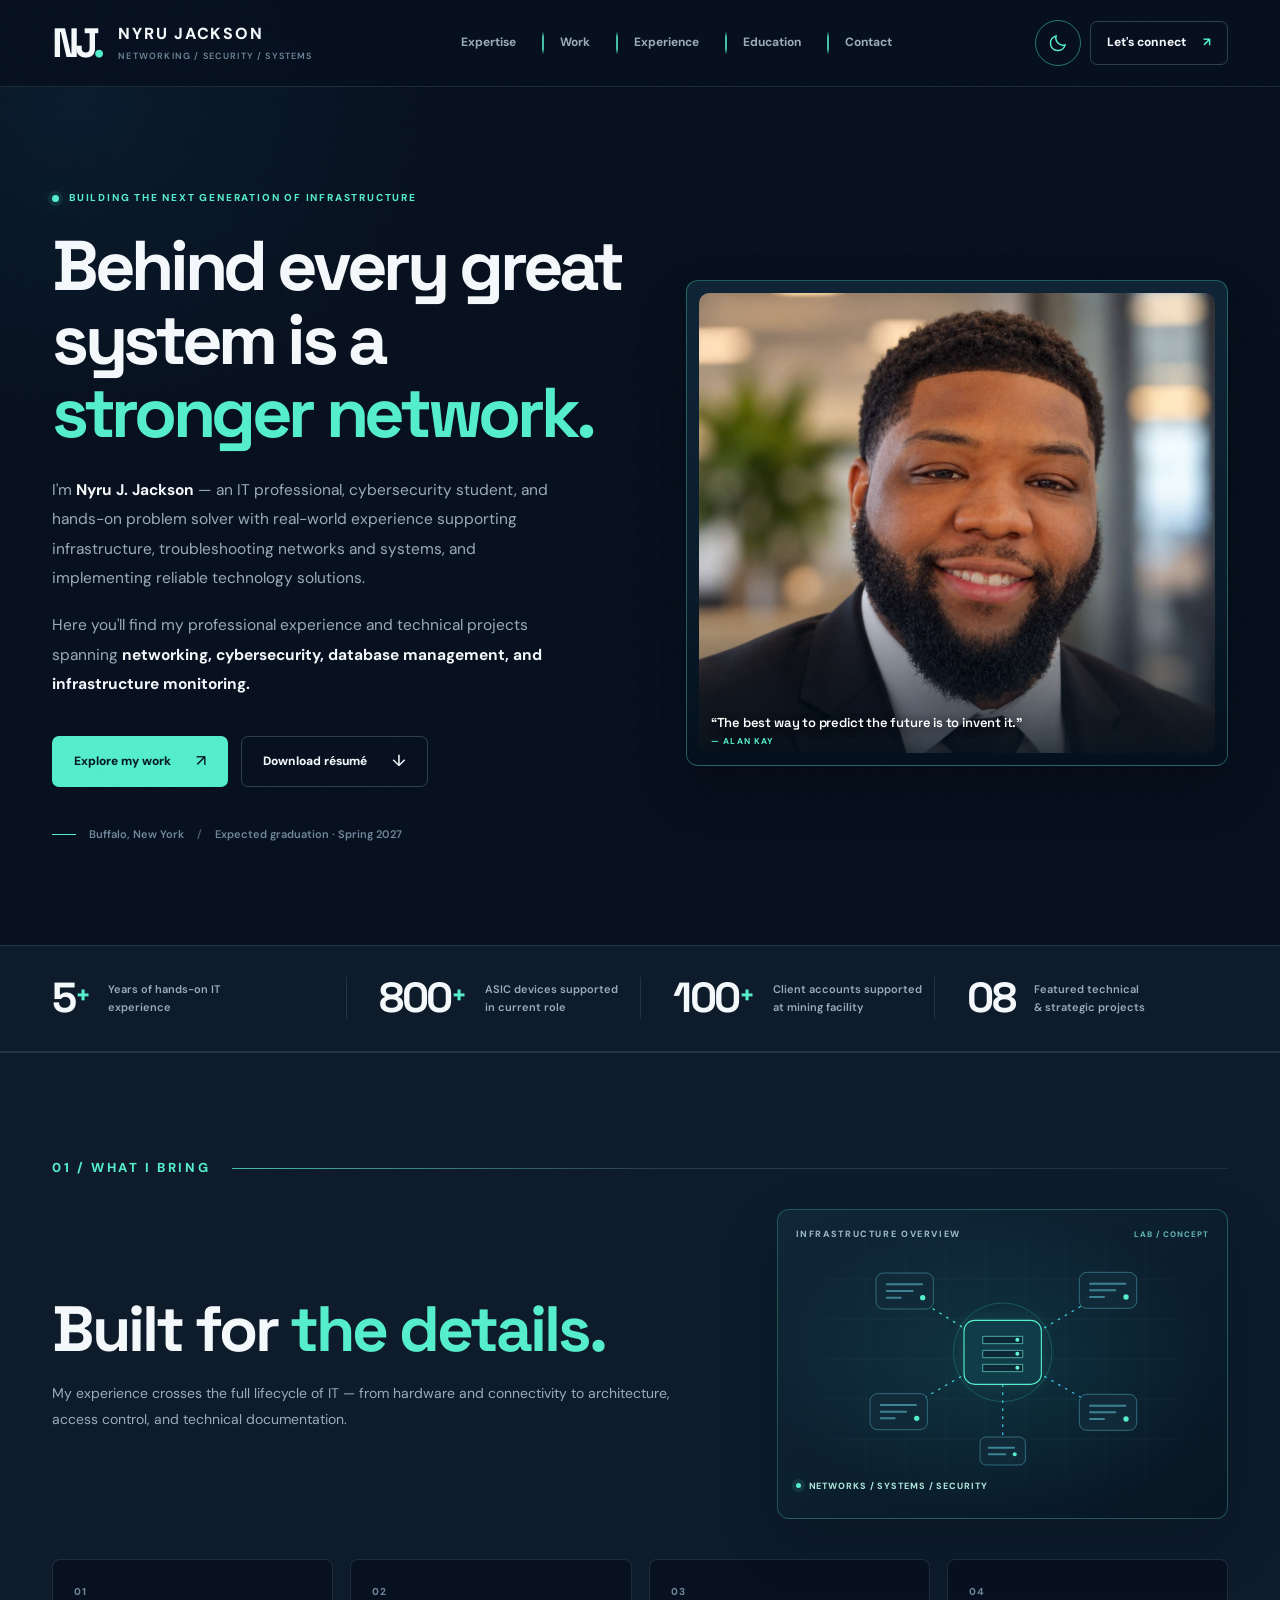
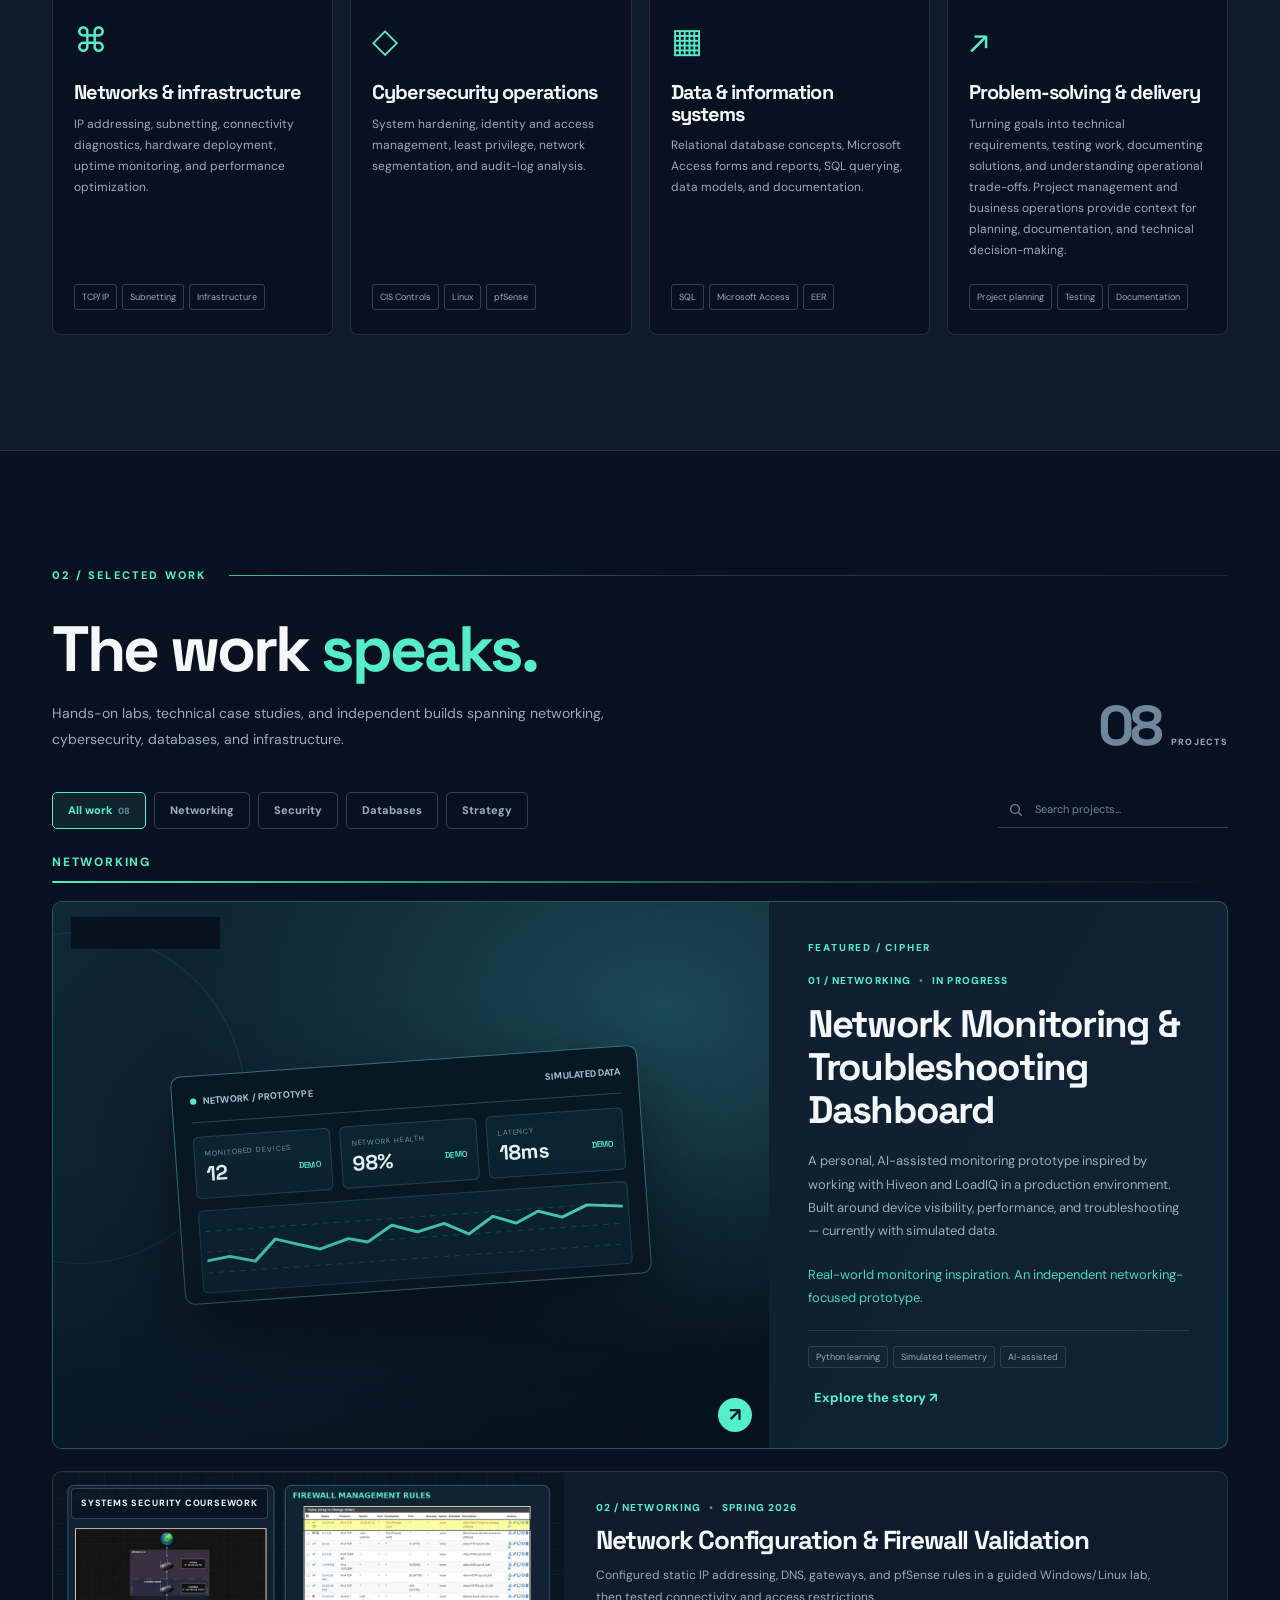
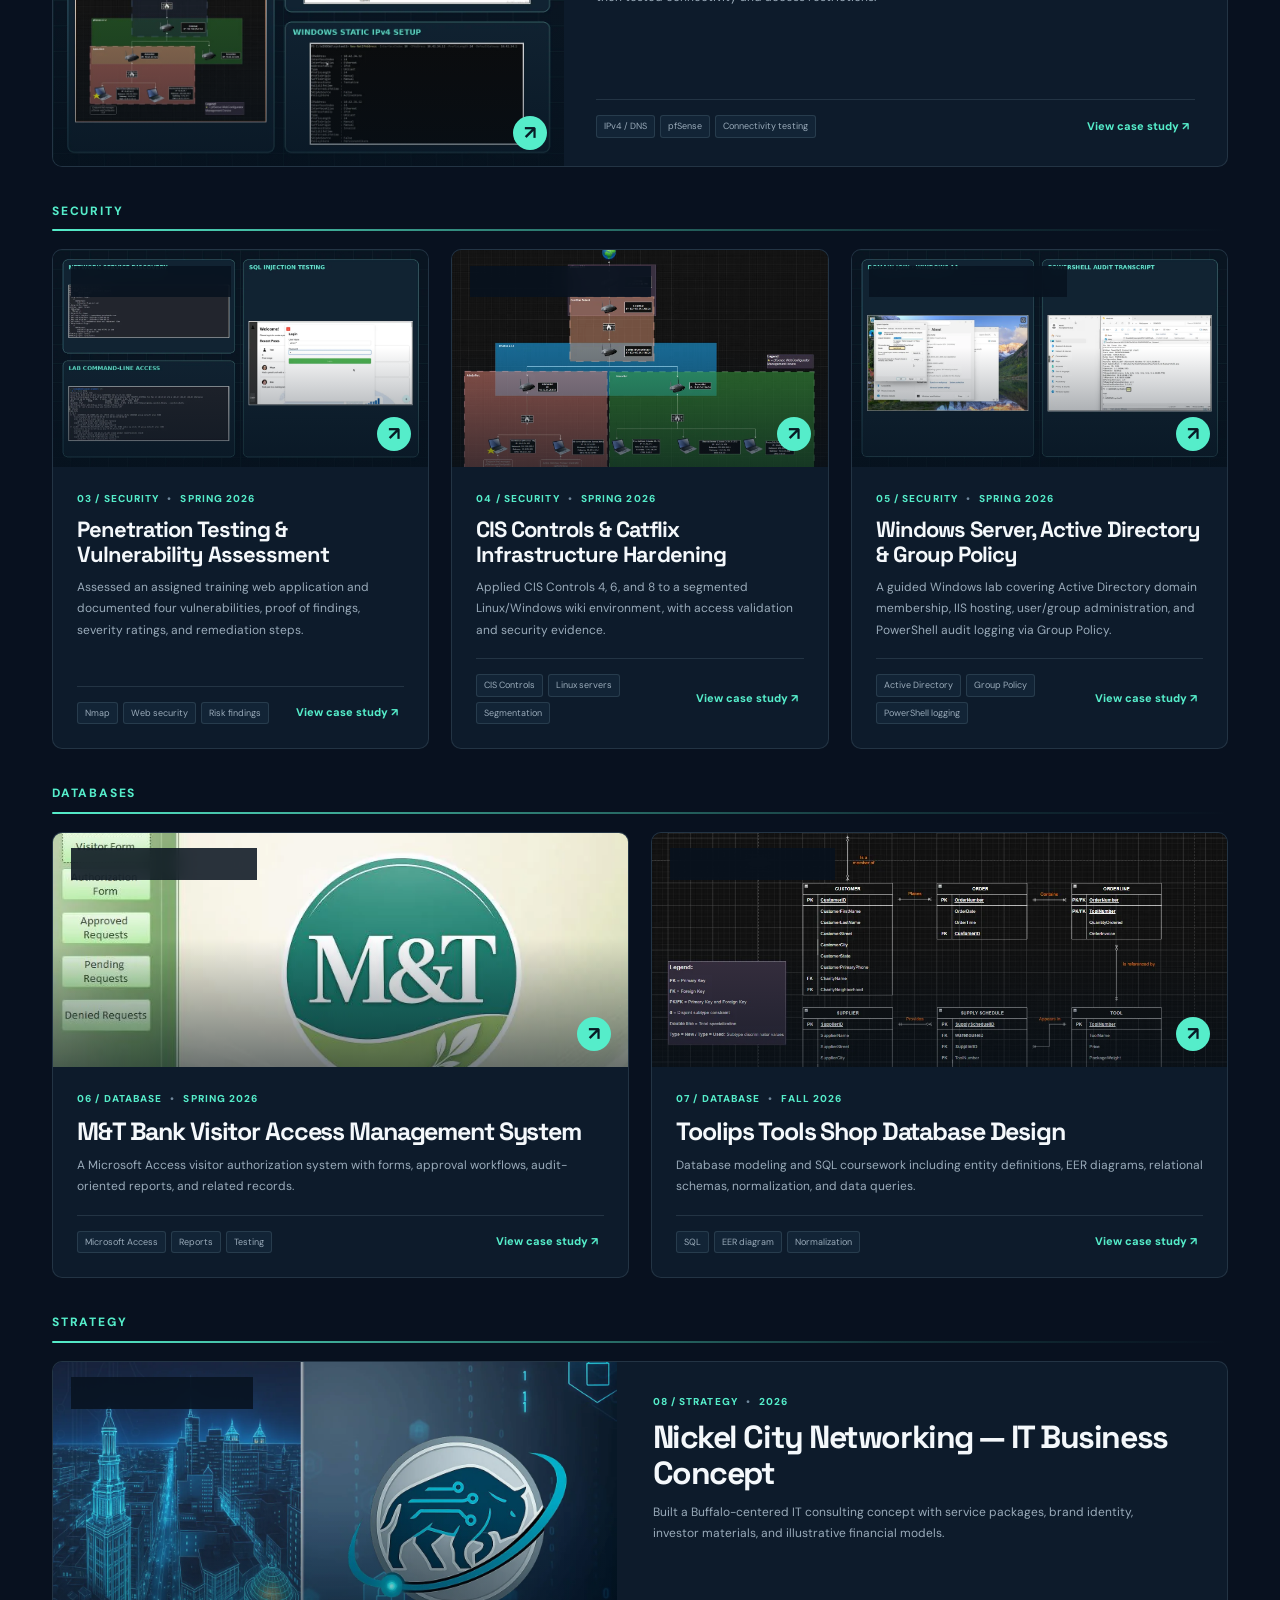
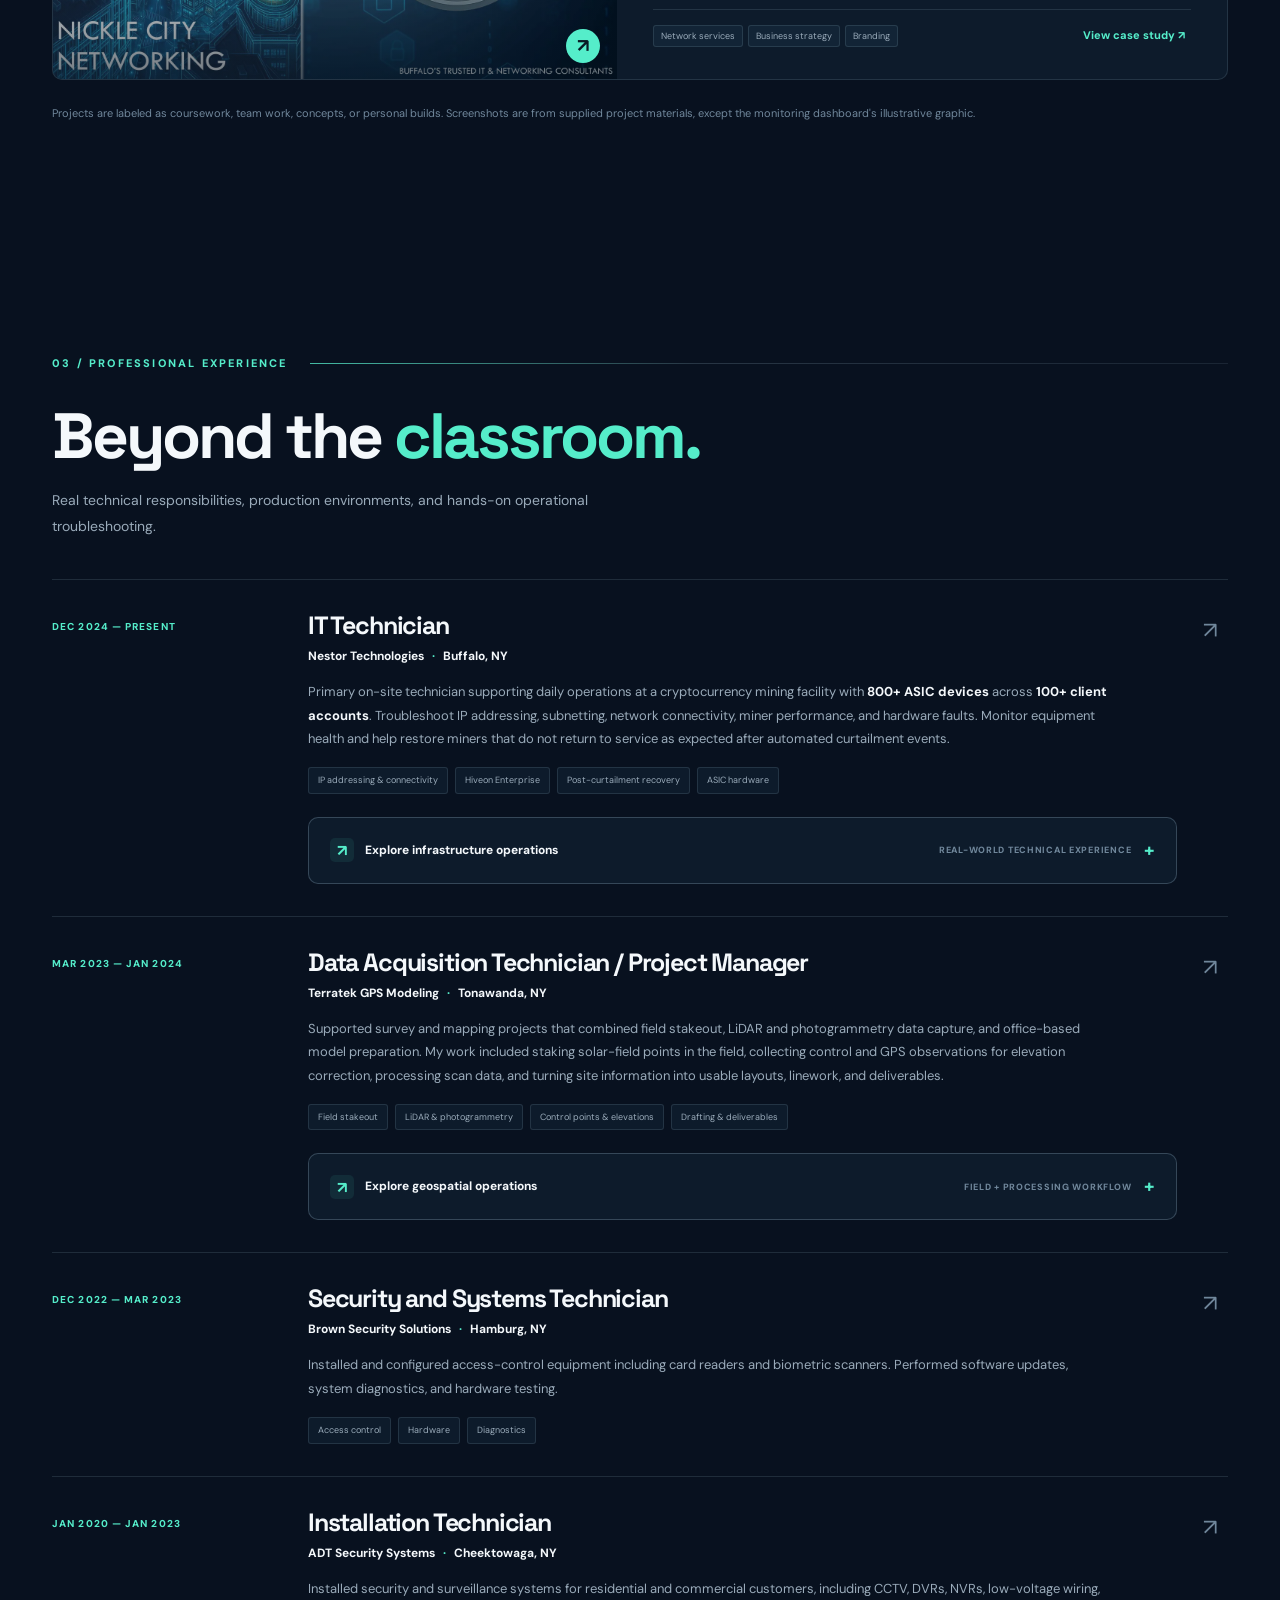
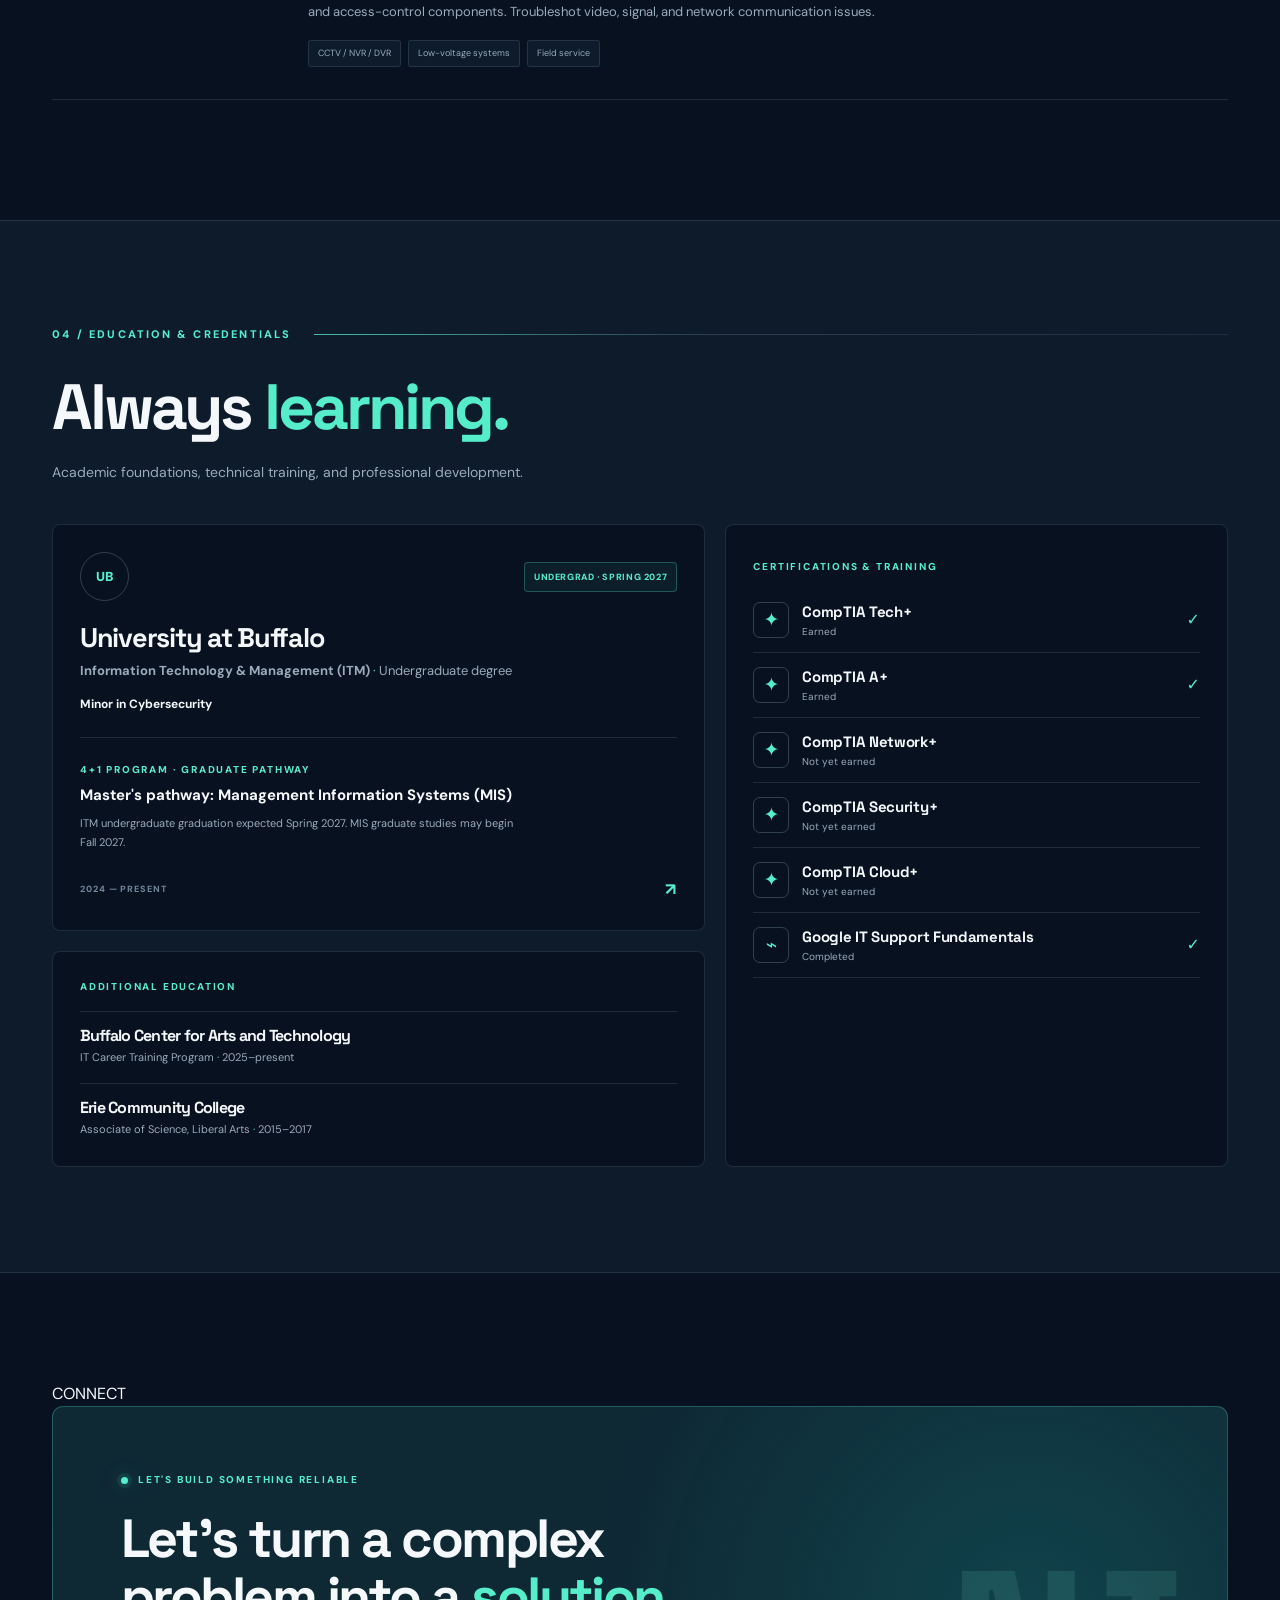
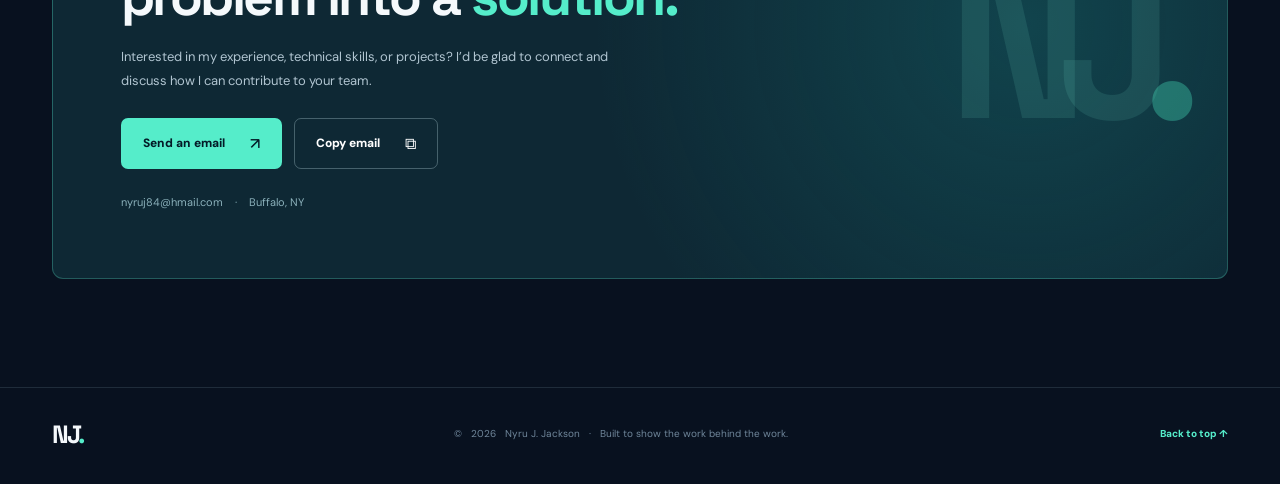
==== index.html @ cbaae6df "Add files via upload" ====
<!doctype html>
<html lang="en">
<head>
  <meta charset="utf-8">
  <meta name="viewport" content="width=device-width, initial-scale=1">
  <meta name="theme-color" content="#08111f">
  <meta name="description" content="Nyru J. Jackson’s IT portfolio showcasing professional infrastructure support, networking, cybersecurity, systems troubleshooting, database work, and hands-on technical projects.">
  <meta property="og:type" content="website">
  <meta property="og:title" content="Nyru J. Jackson | Networking, Security & Systems Portfolio">
  <meta property="og:description" content="Networks. Security. Systems. Explore selected work, hands-on IT experience, and technical case studies.">
  <title>Nyru J. Jackson — Networking, Systems & Cybersecurity Portfolio</title>
  <link rel="icon" href="assets/favicon.svg" type="image/svg+xml">
  <link rel="stylesheet" href="styles.css">
  <script src="script.js" defer></script>
</head>
<body>
  <a class="skip-link" href="#main">Skip to content</a>
  <div class="noise" aria-hidden="true"></div>
  <header class="header" id="top">
    <div class="header-inner shell">
      <a href="#top" class="brand" aria-label="Nyru Jackson, back to top"><span class="brand-mark">NJ<span class="accent-dot">.</span></span><span class="brand-label">NYRU JACKSON<span class="brand-sub">NETWORKING / SECURITY / SYSTEMS</span></span></a>
      <nav class="primary-nav" aria-label="Primary navigation" id="primary-nav">
        <a href="#expertise">Expertise</a><a href="#work">Work</a><a href="#experience">Experience</a><a href="#education">Education</a><a href="#contact">Contact</a>
      </nav>
      <div class="header-controls">
        <button type="button" class="icon-button theme-toggle" id="theme-toggle" aria-label="Switch color theme" title="Switch color theme"><svg viewBox="0 0 24 24" fill="none" stroke="currentColor" stroke-width="1.8" aria-hidden="true"><path d="M20.5 14.3A8.8 8.8 0 0 1 9.7 3.5a8.9 8.9 0 1 0 10.8 10.8Z"/></svg></button>
        <button type="button" class="icon-button menu-toggle" id="menu-toggle" aria-expanded="false" aria-controls="primary-nav" aria-label="Open navigation"><svg viewBox="0 0 24 24" fill="none" stroke="currentColor" stroke-width="1.8" aria-hidden="true"><path d="M4 7h16M4 12h16M4 17h16"/></svg></button>
        <a class="header-contact" href="mailto:nyruj84@hmail.com">Let's connect <span aria-hidden="true">↗</span></a>
      </div>
    </div>
  </header>

  <main id="main">
    <section class="hero shell" aria-labelledby="hero-title">
      <div class="hero-copy">
        <div class="eyebrow"><span class="online-dot"></span> BUILDING THE NEXT GENERATION OF INFRASTRUCTURE</div>
        <h1 id="hero-title">Behind every great system is a <em>stronger network.</em></h1>
        <p class="hero-lede">I'm <strong>Nyru J. Jackson</strong> — an IT professional, cybersecurity student, and hands-on problem solver with real-world experience supporting infrastructure, troubleshooting networks and systems, and implementing reliable technology solutions.</p>
        <p class="hero-lede" style="margin-top: 18px">Here you'll find my professional experience and technical projects spanning <strong>networking, cybersecurity, database management, and infrastructure monitoring.</strong></p>
        <div class="hero-actions"><a class="btn btn-primary" href="#work">Explore my work <span aria-hidden="true">↗</span></a><a class="btn btn-outline" href="assets/Nyru_Jackson_Resume.docx" download>Download résumé <span aria-hidden="true">↓</span></a></div>
        <div class="hero-meta"><span class="meta-line"></span> Buffalo, New York <span class="separator">/</span> Expected graduation · Spring 2027</div>
      </div>
      <figure class="hero-photo-panel" aria-label="Professional portrait">
        <img src="assets/profile_headshot.jpg" alt="Professional portrait of Nyru J. Jackson in a suit" width="1118" height="1376" loading="eager" fetchpriority="high">
        <figcaption class="portrait-quote"><span class="portrait-quote-text">“The best way to predict the future is to invent it.”</span><span class="portrait-quote-author">— Alan Kay</span></figcaption>
      </figure>
    </section>

    <section class="metrics-wrap" aria-label="At a glance">
      <div class="shell metrics">
        <div class="metric"><strong>5<span>+</span></strong><span>Years of hands-on IT<br>experience</span></div>
        <div class="metric"><strong>800<span>+</span></strong><span>ASIC devices supported<br>in current role</span></div>
        <div class="metric"><strong>100<span>+</span></strong><span>Client accounts supported<br>at mining facility</span></div>
        <div class="metric"><strong>08</strong><span>Featured technical<br>& strategic projects</span></div>
      </div>
    </section>

    <section class="feature-section" id="expertise" aria-labelledby="expertise-title"><div class="shell">
      <div class="section-kicker"><span>01 / WHAT I BRING</span><span class="section-rule"></span></div>
      <div class="expertise-head">
        <div class="expertise-intro"><h2 id="expertise-title">Built for <em>the details.</em></h2><p>My experience crosses the full lifecycle of IT — from hardware and connectivity to architecture, access control, and technical documentation.</p></div>
        <div class="expertise-network-panel" role="group" aria-label="Illustrative network infrastructure overview">
          <div class="expertise-network-top"><span class="micro-label">INFRASTRUCTURE OVERVIEW</span><span>LAB / CONCEPT</span></div>
          <svg class="network-diagram" viewBox="0 0 530 360" role="img" aria-label="Stylized network topology with connected endpoints and a central server, illustrative only">
          <defs><linearGradient id="linegrad" x1="0" y1="0" x2="1" y2="1"><stop stop-color="#3ef7ca"/><stop offset="1" stop-color="#42a4fa"/></linearGradient></defs>
          <g class="diagram-grid"><path d="M0 60H530M0 120H530M0 180H530M0 240H530M0 300H530M60 0V360M120 0V360M180 0V360M240 0V360M300 0V360M360 0V360M420 0V360M480 0V360"/></g>
          <g class="diagram-lines" stroke="url(#linegrad)" fill="none"><path d="M265 170L118 78M265 170L423 77M265 170L110 260M265 170L423 261M265 170L265 314"/></g>
          <circle class="diagram-pulse" cx="265" cy="170" r="74" fill="none" stroke="#37e6c6" stroke-width="1" opacity=".35"/>
          <g class="diagram-node small"><rect x="75" y="51" width="86" height="54" rx="11"/><path d="M91 68h53M91 78h39M91 88h21"/><circle cx="145" cy="88" r="4"/></g>
          <g class="diagram-node small"><rect x="380" y="50" width="86" height="54" rx="11"/><path d="M396 67h53M396 77h38M396 87h21"/><circle cx="450" cy="87" r="4"/></g>
          <g class="diagram-node small"><rect x="66" y="232" width="86" height="54" rx="11"/><path d="M82 249h53M82 259h38M82 269h21"/><circle cx="136" cy="269" r="4"/></g>
          <g class="diagram-node small"><rect x="380" y="233" width="86" height="54" rx="11"/><path d="M396 250h53M396 260h38M396 270h21"/><circle cx="450" cy="270" r="4"/></g>
          <g class="diagram-node small"><rect x="231" y="297" width="68" height="42" rx="9"/><path d="M244 313h38M244 323h25"/><circle cx="283" cy="323" r="3"/></g>
          <g class="diagram-core"><rect x="207" y="122" width="116" height="96" rx="16"/><path d="M235 146h60v11h-60zM235 167h60v11h-60zM235 188h60v11h-60z"/><circle cx="287" cy="151" r="3"/><circle cx="287" cy="172" r="3"/><circle cx="287" cy="193" r="3"/></g>
        </svg>
          <div class="expertise-network-bottom"><span class="online-dot"></span> NETWORKS / SYSTEMS / SECURITY</div>
        </div>
      </div>
      <div class="expertise-grid">
        <article class="expertise-card"><span class="expertise-no">01</span><div class="expertise-symbol">⌘</div><h3>Networks & infrastructure</h3><p>IP addressing, subnetting, connectivity diagnostics, hardware deployment, uptime monitoring, and performance optimization.</p><div class="tag-list"><span>TCP/IP</span><span>Subnetting</span><span>Infrastructure</span></div></article>
        <article class="expertise-card"><span class="expertise-no">02</span><div class="expertise-symbol">◇</div><h3>Cybersecurity operations</h3><p>System hardening, identity and access management, least privilege, network segmentation, and audit-log analysis.</p><div class="tag-list"><span>CIS Controls</span><span>Linux</span><span>pfSense</span></div></article>
        <article class="expertise-card"><span class="expertise-no">03</span><div class="expertise-symbol">▦</div><h3>Data & information systems</h3><p>Relational database concepts, Microsoft Access forms and reports, SQL querying, data models, and documentation.</p><div class="tag-list"><span>SQL</span><span>Microsoft Access</span><span>EER</span></div></article>
        <article class="expertise-card"><span class="expertise-no">04</span><div class="expertise-symbol">↗</div><h3>Problem-solving & delivery</h3><p>Turning goals into technical requirements, testing work, documenting solutions, and understanding operational trade-offs. Project management and business operations provide context for planning, documentation, and technical decision-making.</p><div class="tag-list"><span>Project planning</span><span>Testing</span><span>Documentation</span></div></article>
      </div>
    </div></section>


    <section class="section shell projects-section" id="work" aria-labelledby="work-title">
      <div class="section-kicker"><span>02 / SELECTED WORK</span><span class="section-rule"></span></div>
      <div class="section-header"><div><h2 id="work-title">The work <em>speaks.</em></h2><p>Hands-on labs, technical case studies, and independent builds spanning networking, cybersecurity, databases, and infrastructure.</p></div><div class="section-count">08 <span>PROJECTS</span></div></div>
      <div class="filter-bar" role="group" aria-label="Filter projects">
        <div class="filter-chips" id="filter-chips"><button type="button" class="chip active" data-filter="all" aria-pressed="true">All work <span>08</span></button><button type="button" class="chip" data-filter="networking" aria-pressed="false">Networking</button><button type="button" class="chip" data-filter="security" aria-pressed="false">Security</button><button type="button" class="chip" data-filter="database" aria-pressed="false">Databases</button><button type="button" class="chip" data-filter="strategy" aria-pressed="false">Strategy</button></div>
        <div class="project-search"><svg viewBox="0 0 24 24" fill="none" stroke="currentColor" stroke-width="2" aria-hidden="true"><circle cx="10.5" cy="10.5" r="6.5"/><path d="m15.5 15.5 5 5"/></svg><label class="sr-only" for="search-projects">Search projects</label><input id="search-projects" type="search" placeholder="Search projects..."></div>
      </div>
      <div class="projects-grid" id="projects-grid" aria-live="polite"></div>
      <div class="empty-state" id="empty-state" hidden>No projects found. Try another filter or search.</div>
      <p class="project-note">Projects are labeled as coursework, team work, concepts, or personal builds. Screenshots are from supplied project materials, except the monitoring dashboard's illustrative graphic.</p>
    </section>

    <section class="section shell experience-section" id="experience" aria-labelledby="experience-title">
      <div class="section-kicker"><span>03 / PROFESSIONAL EXPERIENCE</span><span class="section-rule"></span></div>
      <div class="section-header"><div><h2 id="experience-title">Beyond the <em>classroom.</em></h2><p>Real technical responsibilities, production environments, and hands-on operational troubleshooting.</p></div></div>
      <div class="timeline">
        <article class="timeline-item nestor-experience">
          <div class="job-time">DEC 2024 — PRESENT</div>
          <div class="job-content">
            <h3>IT Technician</h3>
            <p class="job-company">Nestor Technologies <span>·</span> Buffalo, NY</p>
            <p>Primary on-site technician supporting daily operations at a cryptocurrency mining facility with <strong>800+ ASIC devices</strong> across <strong>100+ client accounts</strong>. Troubleshoot IP addressing, subnetting, network connectivity, miner performance, and hardware faults. Monitor equipment health and help restore miners that do not return to service as expected after automated curtailment events.</p>
            <div class="job-tags"><span>IP addressing &amp; connectivity</span><span>Hiveon Enterprise</span><span>Post-curtailment recovery</span><span>ASIC hardware</span></div>
            <details class="operations-detail">
              <summary><span class="operations-summary-main"><span class="summary-spark" aria-hidden="true">↗</span>Explore infrastructure operations</span><span class="operations-summary-hint">REAL-WORLD TECHNICAL EXPERIENCE <span aria-hidden="true">+</span></span></summary>
              <div class="operations-body">
                <div class="operations-heading"><div><span class="operations-eyebrow">PRODUCTION OPERATIONS / SCOPE OF WORK</span><h4>Keeping infrastructure connected and operational.</h4></div><p>Hands-on experience across physical networking, system monitoring, and troubleshooting in a production environment.</p></div>
                <div class="operations-grid">
                  <div class="operations-unit"><span class="operations-index">01 / NETWORK INFRASTRUCTURE</span><h5>Network infrastructure</h5><p>Ethernet cabling and termination, switch configurations, IP addressing, connectivity troubleshooting, and network-connected equipment deployment.</p></div>
                  <div class="operations-unit"><span class="operations-index">02 / SYSTEMS MONITORING</span><h5>Systems monitoring</h5><p>Monitoring equipment health, system performance, alerts, connectivity, and operational availability in a production environment.</p></div>
                  <div class="operations-unit"><span class="operations-index">03 / TECHNICAL TROUBLESHOOTING</span><h5>Technical troubleshooting</h5><p>Diagnosing hardware and connectivity faults, resolving equipment issues, and verifying systems return to normal operation.</p></div>
                </div>
                <div class="operations-context">
                  <div class="ops-target"><span class="operations-eyebrow">SERVICE-LEVEL CONTEXT</span><strong>90<span>%</span></strong><small>Contractual uptime target.</small></div>
                  <div class="ops-process"><span class="operations-eyebrow">ENERGY-AWARE OPERATIONS</span><div class="process-flow" aria-label="Day-ahead market signals inform automated curtailment, followed by equipment restart and technician verification"><span>Day-ahead market</span><b aria-hidden="true">→</b><span>Automated curtailment</span><b aria-hidden="true">→</b><span>Restart &amp; technician verification</span></div><p>The facility uses day-ahead electricity market information, curtailment, and demand-response programs to manage operating economics. I monitor the resulting equipment state and understand the business impact.</p></div>
                </div>
              </div>
            </details>
          </div><span class="timeline-arrow">↗</span>
        </article>
        <article class="timeline-item terratek-experience">
          <div class="job-time">MAR 2023 — JAN 2024</div>
          <div class="job-content">
            <h3>Data Acquisition Technician / Project Manager</h3>
            <p class="job-company">Terratek GPS Modeling <span>·</span> Tonawanda, NY</p>
            <p>Supported survey and mapping projects that combined field stakeout, LiDAR and photogrammetry data capture, and office-based model preparation. My work included staking solar-field points in the field, collecting control and GPS observations for elevation correction, processing scan data, and turning site information into usable layouts, linework, and deliverables.</p>
            <div class="job-tags"><span>Field stakeout</span><span>LiDAR &amp; photogrammetry</span><span>Control points &amp; elevations</span><span>Drafting &amp; deliverables</span></div>
            <details class="operations-detail terratek-detail">
              <summary><span class="operations-summary-main"><span class="summary-spark" aria-hidden="true">↗</span>Explore geospatial operations</span><span class="operations-summary-hint">FIELD + PROCESSING WORKFLOW <span aria-hidden="true">+</span></span></summary>
              <div class="operations-body terratek-body tt-clean">
                <div class="tt-overview">
                  <span class="operations-eyebrow">FIELDWORK / GEOSPATIAL PROCESSING</span>
                  <h4>From the field to the finished model.</h4>
                  <p>At Terratek, I worked across field stakeout, GNSS ground control, LiDAR and photogrammetry data capture, and preparation of mapping and terrain deliverables.</p>
                </div>
                <div class="tt-steps" aria-label="Survey and mapping workflow">
                  <div><span>01 / FIELD</span><strong>Stakeout &amp; control</strong></div>
                  <div><span>02 / CAPTURE</span><strong>GNSS, LiDAR &amp; drone data</strong></div>
                  <div><span>03 / PROCESS</span><strong>Models, surfaces &amp; drafting</strong></div>
                </div>
                <section class="tt-gallery" aria-label="Selected geospatial work examples">
                  <div class="tt-gallery-head">
                    <div>
                      <span class="operations-eyebrow">SELECTED WORK / REAL PROJECT VISUALS</span>
                      <h5>Technical work, documented.</h5>
                    </div>
                    <div class="tt-tabs" role="tablist" aria-label="Choose work example">
                      <button type="button" role="tab" class="tt-tab is-active" aria-selected="true" id="tt-tab-solar" aria-controls="tt-stage" data-tt-index="0">Solar field</button>
                      <button type="button" role="tab" class="tt-tab" aria-selected="false" id="tt-tab-resort" aria-controls="tt-stage" data-tt-index="1" tabindex="-1">Ski resort</button>
                      <button type="button" role="tab" class="tt-tab" aria-selected="false" id="tt-tab-tin" aria-controls="tt-stage" data-tt-index="2" tabindex="-1">TIN surface</button>
                    </div>
                  </div>
                  <figure class="tt-stage" role="tabpanel" id="tt-stage" aria-labelledby="tt-tab-solar" tabindex="0">
                    <img id="tt-stage-image" src="assets/terratek_solar_hero.webp" alt="Survey-software view of a processed solar-field model with mapped rows" loading="lazy">
                    <figcaption><span class="tt-caption-label" id="tt-stage-label">SOLAR-FIELD PROCESSING</span><span id="tt-stage-caption">Processed model showing solar-array rows, surveyed features, and site layout.</span><span class="tt-image-counter" id="tt-image-counter">01 / 03</span></figcaption>
                  </figure>
                </section>
                <p class="tt-footnote">Images are examples of real project work. Original site coordinates and restricted project files are not provided on this website.</p>
              </div>
            </details>
          </div><span class="timeline-arrow">↗</span>
        </article>
        <article class="timeline-item"><div class="job-time">DEC 2022 — MAR 2023</div><div class="job-content"><h3>Security and Systems Technician</h3><p class="job-company">Brown Security Solutions <span>·</span> Hamburg, NY</p><p>Installed and configured access-control equipment including card readers and biometric scanners. Performed software updates, system diagnostics, and hardware testing.</p><div class="job-tags"><span>Access control</span><span>Hardware</span><span>Diagnostics</span></div></div><span class="timeline-arrow">↗</span></article>
        <article class="timeline-item"><div class="job-time">JAN 2020 — JAN 2023</div><div class="job-content"><h3>Installation Technician</h3><p class="job-company">ADT Security Systems <span>·</span> Cheektowaga, NY</p><p>Installed security and surveillance systems for residential and commercial customers, including CCTV, DVRs, NVRs, low-voltage wiring, and access-control components. Troubleshot video, signal, and network communication issues.</p><div class="job-tags"><span>CCTV / NVR / DVR</span><span>Low-voltage systems</span><span>Field service</span></div></div><span class="timeline-arrow">↗</span></article>
      </div>
    </section>

    <section class="education-section" id="education" aria-labelledby="education-title"><div class="shell">
      <div class="section-kicker"><span>04 / EDUCATION & CREDENTIALS</span><span class="section-rule"></span></div>
      <div class="section-header"><div><h2 id="education-title">Always <em>learning.</em></h2><p>Academic foundations, technical training, and professional development.</p></div></div>
      <div class="education-grid">
        <div class="school-card school-card-pathway">
          <div class="school-top"><span class="mini-circle">UB</span><span class="pill-status">UNDERGRAD · SPRING 2027</span></div>
          <h3>University at Buffalo</h3>
          <p><strong>Information Technology &amp; Management (ITM)</strong> <span>·</span> Undergraduate degree</p>
          <div class="school-line">Minor in Cybersecurity</div>
          <div class="pathway-note"><span class="tiny-heading">4+1 PROGRAM · GRADUATE PATHWAY</span><strong>Master's pathway: Management Information Systems (MIS)</strong><p>ITM undergraduate graduation expected Spring 2027. MIS graduate studies may begin Fall 2027.</p></div>
          <div class="school-bottom">2024 — PRESENT <span aria-hidden="true">↗</span></div>
        </div>
        <div class="credentials-card credential-list-six"><span class="tiny-heading">CERTIFICATIONS &amp; TRAINING</span>
          <div class="credential"><span class="credential-icon" aria-hidden="true">✦</span><div><strong>CompTIA Tech+</strong><span>Earned</span></div><span class="credential-check" aria-label="Earned">✓</span></div>
          <div class="credential"><span class="credential-icon" aria-hidden="true">✦</span><div><strong>CompTIA A+</strong><span>Earned</span></div><span class="credential-check" aria-label="Earned">✓</span></div>
          <div class="credential"><span class="credential-icon" aria-hidden="true">✦</span><div><strong>CompTIA Network+</strong><span>Not yet earned</span></div></div>
          <div class="credential"><span class="credential-icon" aria-hidden="true">✦</span><div><strong>CompTIA Security+</strong><span>Not yet earned</span></div></div>
          <div class="credential"><span class="credential-icon" aria-hidden="true">✦</span><div><strong>CompTIA Cloud+</strong><span>Not yet earned</span></div></div>
          <div class="credential"><span class="credential-icon" aria-hidden="true">⌁</span><div><strong>Google IT Support Fundamentals</strong><span>Completed</span></div><span class="credential-check" aria-label="Completed">✓</span></div>
        </div>
        <div class="prior-education"><span class="tiny-heading">ADDITIONAL EDUCATION</span><div><h3>Buffalo Center for Arts and Technology</h3><p>IT Career Training Program <span>·</span> 2025–present</p></div><div><h3>Erie Community College</h3><p>Associate of Science, Liberal Arts <span>·</span> 2015–2017</p></div></div>
      </div>
    </div></section>

    <section class="cta-section shell" id="contact" aria-labelledby="contact-title"><div class="cta-bg" aria-hidden="true">CONNECT</div><div class="cta-inner"><div><div class="eyebrow"><span class="online-dot"></span> LET'S BUILD SOMETHING RELIABLE</div><h2 id="contact-title">Let's turn a complex<br>problem into a <em>solution.</em></h2><p>Interested in my experience, technical skills, or projects? I’d be glad to connect and discuss how I can contribute to your team.</p><div class="cta-buttons"><a class="btn btn-primary" href="mailto:nyruj84@hmail.com?subject=Hello%20Nyru%20%E2%80%94%20Portfolio%20Inquiry">Send an email <span aria-hidden="true">↗</span></a><button class="btn btn-outline" type="button" id="copy-email">Copy email <span aria-hidden="true">⧉</span></button></div><div class="email-fallback">nyruj84@hmail.com <span>·</span> Buffalo, NY</div></div><div class="cta-monogram" aria-hidden="true">NJ<span>.</span></div></div></section>
  </main>
  <footer class="footer shell"><a href="#top" class="footer-brand">NJ<span>.</span></a><p>© <span id="year">2026</span> Nyru J. Jackson <span>·</span> Built to show the work behind the work.</p><a href="#top" class="back-to-top">Back to top ↑</a></footer>

  <div class="modal-layer" id="project-modal" hidden><div class="modal-backdrop" data-close="true"></div><section class="modal-panel" role="dialog" aria-modal="true" aria-labelledby="modal-title" tabindex="-1"><div class="modal-top"><span class="modal-overline" id="modal-overline">PROJECT DETAIL</span><button type="button" class="modal-close" id="modal-close" aria-label="Close project details">✕</button></div><div id="modal-content"></div></section></div>
  <div class="lightbox" id="lightbox" role="dialog" aria-modal="true" aria-label="Expanded project image" hidden><button type="button" id="lightbox-close" aria-label="Close enlarged image">✕</button><img id="lightbox-image" alt=""><p id="lightbox-caption"></p></div>
  <div class="toast" id="toast" role="status" aria-live="polite"></div>
</body>
</html>
---- styles.css ----
@import url('https://fonts.googleapis.com/css2?family=DM+Sans:wght@400;500;600;700;800&family=Space+Grotesk:wght@400;500;600;700&display=swap');
:root{--bg:#08111f;--panel:#0d1b2b;--panel-2:#102335;--surface:#122436;--line:rgba(170,203,221,.14);--line2:rgba(170,203,221,.25);--text:#f4f8fb;--muted:#9aabba;--muted2:#70879b;--aqua:#55edca;--aqua-strong:#46e6c4;--blue:#4e9fff;--nav:rgba(8,17,31,.91);--dark-shadow:0 24px 90px rgba(0,0,0,.42);color-scheme:dark;scroll-behavior:smooth}
:root[data-theme="light"]{--bg:#f5f8fa;--panel:#fff;--panel-2:#eff4f7;--surface:#edf4f7;--line:rgba(16,39,61,.13);--line2:rgba(16,39,61,.24);--text:#0b1f32;--muted:#546b7d;--muted2:#6f8391;--aqua:#047e72;--aqua-strong:#007f71;--blue:#166fc4;--nav:rgba(245,248,250,.94);--dark-shadow:0 20px 70px rgba(24,47,66,.16);color-scheme:light}
*{box-sizing:border-box}html{scroll-padding-top:86px}body{margin:0;font-family:'DM Sans',Inter,system-ui,-apple-system,BlinkMacSystemFont,'Segoe UI',sans-serif;background:var(--bg);color:var(--text);line-height:1.6;overflow-x:hidden}::selection{background:var(--aqua);color:var(--bg)}button,input,a{font:inherit}a{color:inherit;text-decoration:none}button{cursor:pointer}button:focus-visible,a:focus-visible,input:focus-visible{outline:3px solid var(--aqua);outline-offset:4px}img{display:block;max-width:100%}h1,h2,h3,p{margin:0}h1,h2,h3{font-family:'Space Grotesk',Inter,Arial,sans-serif;letter-spacing:-.047em;line-height:1.08}em{font-style:normal;color:var(--aqua)}[hidden]{display:none!important}.sr-only,.skip-link:not(:focus){position:absolute;width:1px;height:1px;clip:rect(0,0,0,0);overflow:hidden;white-space:nowrap}.skip-link:focus{position:fixed;z-index:500;top:12px;left:12px;background:var(--aqua);color:#03151e;padding:12px;border-radius:6px}.noise{position:fixed;pointer-events:none;inset:0;z-index:100;opacity:.026;background-image:url("data:image/svg+xml,%3Csvg viewBox='0 0 180 180' xmlns='http://www.w3.org/2000/svg'%3E%3Cfilter id='n'%3E%3CfeTurbulence type='fractalNoise' baseFrequency='.85' numOctaves='3' stitchTiles='stitch'/%3E%3C/filter%3E%3Crect width='100%25' height='100%25' opacity='.23' filter='url(%23n)'/%3E%3C/svg%3E")}.shell{max-width:1300px;margin-inline:auto;padding-inline:52px}.header{position:sticky;top:0;z-index:80;background:var(--nav);border-bottom:1px solid var(--line);backdrop-filter:blur(18px)}.header-inner{height:86px;display:flex;align-items:center;justify-content:space-between;gap:25px}.brand{display:flex;align-items:center;gap:15px;white-space:nowrap}.brand-mark{font-family:'Space Grotesk',sans-serif;font-size:34px;line-height:1;font-weight:700;letter-spacing:-.095em}.accent-dot,.brand-mark .accent-dot{color:var(--aqua)}.brand-label{font-size:10px;font-weight:800;letter-spacing:.17em;line-height:1.3}.brand-sub{display:block;margin-top:5px;color:var(--muted2);font-weight:600;letter-spacing:.12em;font-size:8px}.primary-nav{display:flex;align-items:center;gap:29px}.primary-nav a{color:var(--muted);font-weight:700;font-size:12px;transition:color .2s}.primary-nav a:hover,.primary-nav a.active{color:var(--aqua)}.header-controls{display:flex;align-items:center;gap:14px}.header-contact{border:1px solid var(--line2);border-radius:7px;padding:11px 16px;font-size:12px;font-weight:800;white-space:nowrap}.header-contact span{margin-left:14px;color:var(--aqua)}.header-contact:hover{border-color:var(--aqua)}.icon-button{background:transparent;border:0;color:var(--muted);height:36px;width:36px;display:grid;place-items:center}.icon-button svg{width:20px;height:20px}.icon-button:hover{color:var(--aqua)}.menu-toggle{display:none}
.hero{position:relative;min-height:655px;padding-top:104px;padding-bottom:102px;display:grid;grid-template-columns:1.03fr .97fr;align-items:center;gap:58px}.hero:before{content:'';position:absolute;pointer-events:none;width:750px;height:590px;left:-270px;top:-220px;z-index:-1;background:radial-gradient(ellipse at 46% 40%,rgba(33,132,182,.1),transparent 65%)}.eyebrow{color:var(--aqua);display:flex;align-items:center;gap:10px;font-size:10px;font-weight:800;letter-spacing:.18em;line-height:1.4}.online-dot{display:inline-block;background:var(--aqua);width:7px;height:7px;flex:none;border-radius:50%;box-shadow:0 0 0 4px rgba(85,237,202,.10),0 0 22px rgba(85,237,202,.44)}.hero h1{font-size:clamp(45px,5.5vw,76px);max-width:675px;line-height:1.045;margin-top:25px;letter-spacing:-.062em}.hero h1 em{display:inline}.hero-lede{font-size:15.5px;color:var(--muted);max-width:520px;line-height:1.9;margin-top:25px}.hero-lede strong{font-weight:700;color:var(--text)}.hero-actions{display:flex;align-items:center;gap:13px;flex-wrap:wrap;margin-top:36px}.btn{border-radius:7px;display:inline-flex;align-items:center;justify-content:center;gap:25px;font-weight:800;font-size:12px;min-height:51px;padding:0 21px;border:1px solid transparent;transition:transform .2s,border-color .2s,background .2s;color:var(--text)}.btn:hover{transform:translateY(-2px)}.btn-primary{background:var(--aqua);color:#031b27}.btn-primary:hover{background:#91fbe5}.btn-outline{border-color:var(--line2);background:transparent}.btn-outline:hover{border-color:var(--aqua)}.btn span{font-size:16px;font-weight:500}.hero-meta{color:var(--muted2);font-size:11px;font-weight:600;display:flex;align-items:center;gap:13px;margin-top:39px}.meta-line{display:block;width:24px;height:1px;background:var(--aqua)}.separator{opacity:.65}.hero-visual{background:linear-gradient(140deg,#0d2131,#0b1928 65%,#081320);min-width:0;position:relative;min-height:450px;border:1px solid rgba(83,175,215,.27);border-radius:14px;box-shadow:0 30px 90px rgba(0,0,0,.19);padding:23px 23px 18px;overflow:visible;transform:translateY(7px)}.hero-visual:before{content:'';position:absolute;inset:0;pointer-events:none;border-radius:14px;background:radial-gradient(ellipse at 54% 55%,rgba(25,151,176,.17),transparent 60%)}.hero-visual-top,.visual-footer{position:relative;z-index:1;display:flex;align-items:center;justify-content:space-between;gap:12px;color:#80a6b8}.micro-label{font-size:9px;font-weight:800;letter-spacing:.18em}.terminal-indicator{font-size:8px;letter-spacing:.07em;color:#5aa3a8}.terminal-indicator span{display:inline-block;width:5px;height:5px;border-radius:50%;background:#55edca;margin-right:6px}.network-diagram{display:block;position:relative;width:100%;height:352px;margin-top:6px}.diagram-grid path{stroke:rgba(130,199,217,.07);stroke-width:1}.diagram-lines{stroke-width:1.8;stroke-dasharray:4 8;animation:line-flow 18s linear infinite}.diagram-node rect{fill:#112a3a;stroke:#397d8e;stroke-width:1.2}.diagram-node path{stroke:#3d8393;stroke-width:3;stroke-linecap:round}.diagram-node circle{fill:#55edca}.diagram-core rect{fill:#103b48;stroke:#55edca;stroke-width:1.7;filter:drop-shadow(0 0 12px rgba(85,237,202,.12))}.diagram-core path{fill:#0c2735;stroke:#6ce6d4;stroke-width:1}.diagram-core circle{fill:#61f6d3}.diagram-pulse{animation:pulse 4s ease-in-out infinite}.visual-footer{font-size:9px;font-weight:800;letter-spacing:.08em;padding-top:6px}.visual-footer>span:first-child{color:#a8e6d8}.visual-footer .online-dot{width:5px;height:5px;margin-right:7px}.orbit-label{position:absolute;right:-19px;top:27%;padding:10px 15px;border:1px solid rgba(85,237,202,.28);background:#133446;box-shadow:0 10px 30px rgba(0,0,0,.22);border-radius:6px;color:#bce9df;font-size:8px;font-weight:800;letter-spacing:.09em}.orbit-label span{color:#55edca;margin-left:8px}.label-two{top:auto;bottom:14%;right:auto;left:-24px;background:#112b3b}@keyframes pulse{0%,100%{opacity:.3;transform:scale(1);transform-origin:center}50%{opacity:.8;transform:scale(1.03);transform-origin:center}}@keyframes line-flow{from{stroke-dashoffset:0}to{stroke-dashoffset:-125}}
.metrics-wrap{border-block:1px solid var(--line);background:var(--panel)}.metrics{display:grid;grid-template-columns:repeat(4,1fr);padding-top:31px;padding-bottom:32px}.metric{display:flex;align-items:center;gap:20px;min-width:0;padding-left:32px;border-left:1px solid var(--line)}.metric:first-child{padding-left:0;border-left:0}.metric strong{font-family:'Space Grotesk',sans-serif;letter-spacing:-.055em;font-size:42px;font-weight:700;line-height:1}.metric strong span{font-size:26px;color:var(--aqua);vertical-align:8px}.metric>span{color:var(--muted);font-size:11px;font-weight:600;line-height:1.65}
.section{padding-top:116px;padding-bottom:116px}.section-kicker{display:flex;align-items:center;gap:22px;color:var(--aqua);font-size:10px;font-weight:800;letter-spacing:.2em;white-space:nowrap}.section-rule{height:1px;background:var(--line);flex:1}.section-header{display:flex;justify-content:space-between;align-items:end;gap:25px;margin-top:30px;margin-bottom:39px}.section-header h2{font-size:clamp(40px,5vw,66px)}.section-header p{color:var(--muted);font-size:14px;line-height:1.85;max-width:640px;margin-top:17px}.section-count{font-family:'Space Grotesk',sans-serif;white-space:nowrap;font-size:56px;line-height:.95;letter-spacing:-.07em;font-weight:700;color:var(--muted2);display:flex;align-items:flex-end;gap:11px}.section-count span{font-family:'DM Sans',sans-serif;letter-spacing:.14em;font-size:9px;color:var(--muted);font-weight:800;padding-bottom:6px}.filter-bar{display:flex;align-items:center;justify-content:space-between;gap:17px;margin-bottom:26px}.filter-chips{display:flex;flex-wrap:wrap;gap:8px}.chip{border:1px solid var(--line2);background:transparent;color:var(--muted);border-radius:5px;padding:9px 15px;font-size:11px;font-weight:800;transition:all .2s}.chip:hover{border-color:var(--aqua);color:var(--text)}.chip.active{border-color:var(--aqua);background:rgba(85,237,202,.09);color:var(--aqua)}.chip span{font-size:9px;color:var(--muted2);margin-left:3px}.project-search{min-width:205px;max-width:230px;flex:1;display:flex;align-items:center;gap:9px;padding:7px 10px;border-bottom:1px solid var(--line2)}.project-search svg{width:16px;flex:none;color:var(--muted2)}.project-search input{color:var(--text);border:0;outline:0;background:transparent;min-width:0;width:100%;font-size:11px}.project-search input::placeholder{color:var(--muted2)}.project-search:focus-within{border-bottom-color:var(--aqua)}.projects-grid{display:grid;grid-template-columns:repeat(6,minmax(0,1fr));gap:23px}.project-card{grid-column:span 3;border:1px solid var(--line);background:var(--panel);border-radius:10px;overflow:hidden;min-width:0;transition:transform .25s,border-color .25s,box-shadow .25s;display:flex;flex-direction:column}.project-card:hover{transform:translateY(-5px);border-color:rgba(85,237,202,.38);box-shadow:var(--dark-shadow)}.project-card.featured{grid-column:span 4}.project-card.small-feature{grid-column:span 2}.project-card.full-feature{grid-column:span 3}.project-image{height:234px;position:relative;background:#122d3d;overflow:hidden;cursor:pointer;display:block;width:100%;border:0;padding:0;text-align:left}.project-card.featured .project-image{height:294px}.project-card.small-feature .project-image{height:294px}.project-image img{width:100%;height:100%;object-fit:cover;transition:transform .55s ease,filter .55s}.project-card:hover .project-image img{transform:scale(1.04);filter:saturate(1.13)}.project-image:after{content:'';position:absolute;inset:0;background:linear-gradient(to top,rgba(4,16,28,.55),transparent 55%);pointer-events:none}.project-image .project-type{position:absolute;z-index:2;top:16px;left:18px;border:1px solid rgba(221,243,251,.2);border-radius:4px;background:rgba(7,18,31,.86);backdrop-filter:blur(9px);color:#e8f4f6;font-size:9px;letter-spacing:.09em;font-weight:800;padding:7px 9px}.project-image .project-open-icon{position:absolute;right:17px;bottom:16px;z-index:2;width:34px;height:34px;border-radius:50%;display:grid;place-items:center;background:var(--aqua);color:#081b26;font-size:19px;font-weight:700}.project-card-body{padding:24px;display:flex;flex-direction:column;flex:1}.project-meta{font-size:10px;font-weight:800;letter-spacing:.11em;color:var(--aqua);display:flex;align-items:center;gap:8px}.project-meta .meta-sep{color:var(--muted2)}.project-card h3{font-size:25px;line-height:1.12;letter-spacing:-.045em;margin:10px 0 10px}.project-card.small-feature h3{font-size:23px}.project-card p{font-size:12px;color:var(--muted);line-height:1.8;margin-bottom:17px;max-width:570px}.project-footer{display:flex;justify-content:space-between;align-items:center;border-top:1px solid var(--line);padding-top:15px;gap:9px;margin-top:auto}.project-tags{display:flex;align-items:center;flex-wrap:wrap;gap:5px}.project-tags span{font-size:9px;border-radius:3px;background:var(--surface);border:1px solid var(--line);padding:3px 7px;color:var(--muted)}.project-card-link{border:0;background:transparent;color:var(--aqua);font-weight:800;font-size:11px;white-space:nowrap}.project-card-link:hover{text-decoration:underline}.project-note{color:var(--muted2);font-size:11px;line-height:1.6;margin-top:25px}.empty-state{padding:50px 15px;border:1px dashed var(--line2);text-align:center;border-radius:8px;color:var(--muted)}
.dashboard-art{height:100%;width:100%;background:radial-gradient(ellipse at 85% 20%,#1b4955,transparent 55%),linear-gradient(130deg,#102736,#071520);padding:35px 30px;display:flex;align-items:center;justify-content:center;overflow:hidden}.dashboard-frame{height:220px;width:min(100%,455px);border:1px solid #3b697b;border-radius:10px;background:#081822;box-shadow:0 28px 70px rgba(0,0,0,.48);padding:17px;transform:rotate(-3deg) translate(7px,13px);overflow:hidden}.dashboard-art:before{content:'';position:absolute;width:330px;height:330px;border:1px solid rgba(85,237,202,.11);border-radius:50%;left:-140px;top:30px}.dashboard-head{display:flex;align-items:center;justify-content:space-between;border-bottom:1px solid #294556;padding-bottom:13px;color:#a1c4cf;font-size:9px;font-weight:700}.dashboard-head i{width:6px;height:6px;background:#55edca;border-radius:50%;display:inline-block;margin-right:6px}.dashboard-kpis{display:grid;grid-template-columns:repeat(3,1fr);gap:9px;margin-top:13px}.dashboard-kpi{border:1px solid #214051;background:#0c2430;border-radius:5px;padding:10px;min-width:0}.dashboard-kpi small{display:block;font-size:7px;color:#7395a1;letter-spacing:.1em}.dashboard-kpi strong{display:block;color:#e4f5f7;font-family:'Space Grotesk',sans-serif;font-size:20px;line-height:1.3}.dashboard-kpi strong b{color:#59e9c9;font-weight:600;font-size:8px;float:right;margin-top:6px}.dashboard-graph{border:1px solid #214051;border-radius:5px;background:#0c2430;margin-top:11px;height:80px;padding:5px}.dashboard-graph svg{width:100%;height:100%}.dashboard-graph path{stroke:#4eddbf;fill:none;stroke-width:3;stroke-linecap:round;stroke-linejoin:round}.dashboard-graph .gridlines{stroke:#28505e;stroke-width:.7;stroke-dasharray:4 5}.dashboard-art.compact{padding:12px}.dashboard-art.compact .dashboard-frame{transform:rotate(-4deg) scale(.87) translate(0,14px);width:450px;flex-shrink:0}
.feature-section{background:var(--panel);padding-top:105px;padding-bottom:115px;border-top:1px solid var(--line);border-bottom:1px solid var(--line)}.expertise-grid{display:grid;grid-template-columns:repeat(4,1fr);gap:17px}.expertise-card{border:1px solid var(--line);border-radius:8px;background:var(--bg);min-height:310px;padding:24px 21px;display:flex;flex-direction:column}.expertise-no{color:var(--muted2);font-size:10px;font-weight:800;letter-spacing:.12em}.expertise-symbol{color:var(--aqua);font-family:'Space Grotesk',sans-serif;font-size:34px;line-height:1;margin:24px 0}.expertise-card h3{font-size:20px;margin-bottom:10px}.expertise-card p{color:var(--muted);font-size:12px;line-height:1.75;margin-bottom:23px}.tag-list{margin-top:auto;display:flex;flex-wrap:wrap;gap:5px}.tag-list span{padding:5px 7px;border-radius:3px;font-size:9px;border:1px solid var(--line2);color:var(--muted)}.experience-section{padding-bottom:120px}.timeline{border-top:1px solid var(--line)}.timeline-item{display:grid;grid-template-columns:230px 1fr 25px;gap:26px;padding:32px 0;border-bottom:1px solid var(--line)}.job-time{color:var(--aqua);font-size:10px;letter-spacing:.11em;font-weight:800;padding-top:7px}.job-content h3{font-size:25px}.job-company{font-size:12px;color:var(--text);font-weight:700;margin:8px 0 14px}.job-company span{color:var(--aqua);padding-inline:5px}.job-content>p:not(.job-company){font-size:13px;color:var(--muted);line-height:1.8;max-width:805px}.job-content>p strong{color:var(--text)}.job-tags{display:flex;gap:7px;flex-wrap:wrap;margin-top:17px}.job-tags span{font-size:9px;background:var(--panel);border:1px solid var(--line);color:var(--muted);border-radius:3px;padding:5px 9px}.timeline-arrow{color:var(--muted2);font-size:23px}.education-section{background:var(--panel);border-top:1px solid var(--line);border-bottom:1px solid var(--line);padding:105px 0}.education-grid{display:grid;grid-template-columns:1.3fr 1fr;gap:20px}.school-card,.credentials-card,.prior-education{background:var(--bg);border:1px solid var(--line);border-radius:8px;padding:27px}.school-card{min-height:290px;display:flex;flex-direction:column}.school-top{display:flex;align-items:center;justify-content:space-between;gap:12px}.mini-circle{display:grid;place-items:center;border:1px solid var(--line2);color:var(--aqua);width:49px;height:49px;border-radius:50%;font-size:13px;font-weight:900}.pill-status{color:var(--aqua);border:1px solid rgba(85,237,202,.28);background:rgba(85,237,202,.06);font-size:9px;letter-spacing:.07em;padding:7px 9px;border-radius:4px;font-weight:800}.school-card h3{font-size:27px;margin-top:22px}.school-card>p{color:var(--muted);font-size:13px;margin-top:8px;max-width:450px}.school-card>p span{color:var(--aqua)}.school-line{color:var(--text);font-size:12px;font-weight:700;margin-top:14px}.school-bottom{display:flex;justify-content:space-between;align-items:center;color:var(--muted2);font-size:9px;font-weight:800;letter-spacing:.1em;margin-top:auto;padding-top:24px}.school-bottom span{color:var(--aqua);font-size:17px}.credentials-card{grid-column:2;grid-row:span 2}.tiny-heading{font-size:10px;font-weight:800;letter-spacing:.18em;color:var(--aqua)}.credential{border-bottom:1px solid var(--line);display:flex;align-items:center;gap:15px;padding:22px 0}.credential-icon{border:1px solid var(--line2);border-radius:7px;width:42px;height:42px;display:grid;place-items:center;flex-shrink:0;color:var(--aqua);font-size:22px}.credential div{flex:1}.credential strong{display:block;font-family:'Space Grotesk',sans-serif;font-size:17px;letter-spacing:-.02em}.credential div span{display:block;font-size:10px;color:var(--muted);margin-top:4px}.credential-check{color:var(--aqua);font-weight:900}.credential-next{display:flex;align-items:center;gap:13px;padding-top:23px}.credential-next>span{border:1px dashed var(--line2);width:37px;height:37px;flex:none;border-radius:5px;display:grid;place-items:center;color:var(--muted);font-size:19px}.credential-next p{font-size:11px;color:var(--muted);line-height:1.7}.prior-education{grid-column:1;display:flex;flex-direction:column;gap:16px}.prior-education>div{border-top:1px solid var(--line);padding-top:15px}.prior-education h3{font-size:16px}.prior-education p{color:var(--muted);font-size:11px;margin-top:5px}.prior-education p span{color:var(--aqua)}
.cta-section{padding-top:108px;padding-bottom:108px}.cta-inner{position:relative;overflow:hidden;background:radial-gradient(circle at 83% 46%,rgba(25,154,154,.24),transparent 43%),#0e2834;border:1px solid rgba(96,234,206,.26);min-height:460px;border-radius:11px;padding:66px 68px;color:#f5f9fc}.cta-inner h2{font-size:clamp(39px,4.2vw,62px);margin-top:23px}.cta-inner p{color:#b1c5d1;font-size:13px;max-width:530px;line-height:1.85;margin-top:19px}.cta-buttons{display:flex;flex-wrap:wrap;gap:12px;margin-top:25px}.cta-inner .btn-outline{border-color:rgba(205,236,244,.29);color:#fff}.email-fallback{font-size:11px;color:#8bb1bb;margin-top:25px}.email-fallback span{padding:0 9px}.cta-monogram{position:absolute;right:55px;top:50%;transform:translateY(-49%);color:rgba(131,242,222,.11);font-size:210px;letter-spacing:-.15em;line-height:1;font-weight:900;font-family:'Space Grotesk',sans-serif;pointer-events:none}.cta-monogram span{color:#43dbb95e}.footer{border-top:1px solid var(--line);display:flex;justify-content:space-between;align-items:center;gap:12px;padding-top:26px;padding-bottom:30px}.footer-brand{font-family:'Space Grotesk',sans-serif;font-size:25px;letter-spacing:-.09em;font-weight:800}.footer-brand span{color:var(--aqua)}.footer p{color:var(--muted2);font-size:10px}.footer p span{padding:0 6px}.back-to-top{font-size:10px;font-weight:800;color:var(--aqua)}
.modal-layer{position:fixed;inset:0;z-index:180;display:grid;place-items:center;padding:20px}.modal-backdrop{position:absolute;inset:0;background:rgba(1,7,13,.79);backdrop-filter:blur(9px)}.modal-panel{position:relative;z-index:1;background:var(--panel);color:var(--text);width:min(970px,100%);height:min(92vh,950px);overflow:auto;border:1px solid var(--line2);box-shadow:var(--dark-shadow);border-radius:12px;overscroll-behavior:contain}.modal-top{position:sticky;top:0;z-index:10;display:flex;justify-content:space-between;align-items:center;padding:13px 22px;border-bottom:1px solid var(--line);background:var(--panel)}.modal-overline{font-size:9px;font-weight:800;letter-spacing:.19em;color:var(--aqua)}.modal-close{display:grid;place-items:center;height:32px;width:32px;border-radius:5px;border:1px solid var(--line);background:transparent;color:var(--text);font-size:14px}.modal-close:hover{border-color:var(--aqua)}.modal-header{padding:32px 38px 26px}.modal-eyebrow{font-size:10px;font-weight:800;letter-spacing:.12em;color:var(--aqua)}.modal-header h2{font-size:clamp(32px,4.6vw,50px);margin-top:11px}.modal-intro{font-size:14px;line-height:1.9;color:var(--muted);margin-top:13px}.modal-pills{display:flex;gap:7px;flex-wrap:wrap;margin-top:17px}.modal-pills span{font-size:9px;padding:6px 9px;border:1px solid var(--line2);border-radius:4px;color:var(--muted);font-weight:700}.modal-cover{height:330px;background:var(--bg);overflow:hidden;margin:0 38px 29px;border:1px solid var(--line);border-radius:8px}.modal-cover img{height:100%;width:100%;object-fit:cover}.modal-cover .dashboard-art{min-height:330px}.modal-detail-grid{display:grid;grid-template-columns:1fr 1fr;gap:26px;padding:0 38px 30px}.modal-detail-col h3,.modal-result h3,.modal-gallery h3{font-size:18px;margin-bottom:12px}.modal-detail-col p,.modal-result p{color:var(--muted);font-size:12.5px;line-height:1.9}.modal-detail-col ul{padding-left:16px;margin:0}.modal-detail-col li{color:var(--muted);font-size:12px;line-height:1.9;margin-bottom:8px}.modal-detail-col li::marker{color:var(--aqua)}.modal-result{border-top:1px solid var(--line);margin:0 38px;padding:26px 0}.modal-result-grid{display:grid;grid-template-columns:1fr 1fr;gap:25px}.modal-result h4{font-size:11px;letter-spacing:.1em;color:var(--aqua);margin:0 0 8px}.modal-gallery{padding:0 38px 28px}.gallery-main{position:relative;border:1px solid var(--line);background:var(--bg);border-radius:8px;overflow:hidden}.gallery-main img{height:350px;width:100%;object-fit:contain;background:#f1f4f6;cursor:zoom-in}.gallery-btn{position:absolute;top:50%;transform:translateY(-50%);z-index:3;width:36px;height:36px;display:grid;place-items:center;border-radius:50%;background:rgba(7,22,33,.9);border:1px solid rgba(255,255,255,.25);color:#fff}.gallery-prev{left:12px}.gallery-next{right:12px}.gallery-caption{color:var(--muted);font-size:11px;margin-top:11px;display:flex;justify-content:space-between;gap:15px}.gallery-thumbs{display:flex;gap:9px;margin-top:14px;flex-wrap:wrap}.gallery-thumb{width:75px;height:58px;padding:0;border-radius:4px;overflow:hidden;border:2px solid transparent;background:transparent}.gallery-thumb img{height:100%;width:100%;object-fit:cover}.gallery-thumb.active{border-color:var(--aqua)}.modal-actions{display:flex;gap:10px;align-items:center;flex-wrap:wrap;padding:22px 38px 38px;border-top:1px solid var(--line)}.modal-actions .btn{font-size:11px;min-height:44px}.modal-disclaimer{color:var(--muted2);font-size:10px;line-height:1.6;margin-top:10px}.lightbox{position:fixed;inset:0;background:rgba(2,6,13,.95);z-index:250;display:flex;align-items:center;justify-content:center;flex-direction:column;padding:50px 25px 25px}.lightbox img{max-height:83vh;max-width:95vw;object-fit:contain}.lightbox p{color:#c2d6dc;font-size:12px;padding-top:13px}.lightbox button{position:absolute;right:23px;top:14px;color:#fff;background:transparent;border:1px solid rgba(255,255,255,.3);padding:8px 13px;border-radius:4px}.toast{position:fixed;z-index:300;bottom:25px;left:50%;transform:translateX(-50%) translateY(130px);opacity:0;background:#153949;color:#e8fffb;border:1px solid #5eeccb5c;padding:13px 21px;border-radius:6px;box-shadow:var(--dark-shadow);font-size:12px;transition:transform .25s,opacity .25s;pointer-events:none}.toast.show{opacity:1;transform:translateX(-50%) translateY(0)}
@media(max-width:1180px){.shell{padding-inline:35px}.primary-nav{gap:17px}.hero{gap:38px}.hero-visual{min-height:420px}.metric{padding-left:20px;gap:11px}.metric strong{font-size:37px}.metric>span{font-size:10px}.expertise-card{padding:20px 16px}.expertise-grid{gap:11px}.expertise-card h3{font-size:18px}}
@media(max-width:960px){.primary-nav{gap:15px}.header-contact{display:none}.hero{padding-top:88px;padding-bottom:85px;grid-template-columns:1fr;gap:50px}.hero h1{max-width:760px}.hero-lede{max-width:620px}.hero-visual{width:min(100%,650px);min-height:380px;margin-inline:auto}.network-diagram{height:318px}.metrics{grid-template-columns:repeat(2,1fr);row-gap:25px}.metric:nth-child(3){padding-left:0;border-left:0}.projects-grid{grid-template-columns:1fr 1fr}.project-card,.project-card.featured,.project-card.small-feature,.project-card.full-feature{grid-column:span 1}.project-card.featured .project-image,.project-card.small-feature .project-image{height:234px}.expertise-grid{grid-template-columns:1fr 1fr;gap:14px}.expertise-card{min-height:270px;padding:22px}.timeline-item{grid-template-columns:180px 1fr 20px}.cta-monogram{font-size:160px;right:25px;opacity:.7}}
@media(max-width:680px){html{scroll-padding-top:70px}.shell{padding-inline:21px}.header-inner{height:70px}.brand-mark{font-size:28px}.brand-label{font-size:9px}.brand-sub{font-size:7px}.menu-toggle{display:grid}.header-controls{gap:2px}.primary-nav{display:none;position:absolute;left:0;right:0;top:70px;padding:18px 22px 25px;border-bottom:1px solid var(--line2);background:var(--nav);flex-direction:column;align-items:stretch;gap:0}.primary-nav.open{display:flex}.primary-nav a{padding:14px 0;border-bottom:1px solid var(--line);font-size:14px}.hero{padding-top:65px;padding-bottom:70px;gap:47px}.hero h1{font-size:clamp(42px,11vw,62px)}.hero-lede{font-size:14px;line-height:1.82}.hero-actions{gap:10px}.btn{font-size:11px;min-height:48px;gap:15px;padding:0 15px}.hero-meta{flex-wrap:wrap;font-size:10px}.hero-visual{min-height:310px;padding:14px}.network-diagram{height:280px}.orbit-label{right:-6px;top:23%;font-size:7px}.label-two{left:-5px;bottom:16%}.visual-footer{font-size:7px}.micro-label{font-size:7px}.terminal-indicator{font-size:7px}.metrics{padding-top:23px;padding-bottom:23px;gap:20px}.metric{padding-left:13px;gap:11px}.metric strong{font-size:34px}.metric strong span{font-size:18px;vertical-align:6px}.metric>span{font-size:9px}.section,.feature-section,.education-section{padding-top:75px;padding-bottom:80px}.section-kicker{font-size:9px;gap:12px}.section-header{margin-top:23px;margin-bottom:30px;align-items:start}.section-header h2{font-size:clamp(35px,9vw,50px)}.section-header p{font-size:13px}.section-count{display:none}.filter-bar{flex-direction:column;align-items:stretch}.filter-chips{gap:7px}.chip{font-size:10px;padding:8px 10px}.project-search{width:100%;max-width:none}.projects-grid{grid-template-columns:1fr;gap:16px}.project-card,.project-card.featured,.project-card.small-feature,.project-card.full-feature{grid-column:span 1}.project-image,.project-card.featured .project-image,.project-card.small-feature .project-image{height:220px}.project-card h3{font-size:23px}.project-card-body{padding:19px}.dashboard-frame{transform:rotate(-3deg) scale(.88) translate(7px,13px)}.expertise-grid{grid-template-columns:1fr}.expertise-card{min-height:245px}.expertise-symbol{margin:16px 0}.timeline-item{grid-template-columns:1fr 20px;gap:0;padding:27px 0}.job-time{grid-column:1/-1;margin-bottom:13px;font-size:9px}.job-content h3{font-size:22px}.timeline-arrow{grid-column:2;grid-row:2}.education-grid{grid-template-columns:1fr}.school-card,.credentials-card,.prior-education{grid-column:1;grid-row:auto}.school-card{min-height:275px}.credential strong{font-size:15px}.cta-section{padding-top:70px;padding-bottom:70px}.cta-inner{min-height:430px;padding:40px 26px}.cta-inner h2{font-size:clamp(33px,8.5vw,50px)}.cta-inner p{font-size:12px}.cta-monogram{font-size:105px;right:14px;top:81%;opacity:.45}.cta-buttons{flex-direction:column;align-items:stretch;max-width:220px}.footer{flex-wrap:wrap}.footer p{width:100%;order:3}.modal-layer{padding:0}.modal-panel{height:100dvh;max-height:none;border-radius:0}.modal-header{padding:25px 19px}.modal-header h2{font-size:34px}.modal-cover{height:230px;margin:0 19px 25px}.modal-detail-grid{grid-template-columns:1fr;padding:0 19px 25px;gap:23px}.modal-result{margin:0 19px;padding:22px 0}.modal-result-grid{grid-template-columns:1fr}.modal-gallery{padding:0 19px 25px}.gallery-main img{height:245px}.modal-actions{padding:20px 19px 28px}.gallery-thumb{width:64px;height:50px}}
@media(prefers-reduced-motion:reduce){*,*:before,*:after{animation-duration:.01ms!important;transition-duration:.01ms!important;scroll-behavior:auto!important}}
@media(min-width:961px){.project-card.wide-feature{grid-column:span 6;flex-direction:row}.project-card.wide-feature .project-image{width:48%;flex-shrink:0;height:auto;min-height:280px}.project-card.wide-feature .project-card-body{padding:32px 36px;justify-content:center}.project-card.wide-feature h3{font-size:32px}.project-card.wide-feature p{max-width:525px}}


/* Version 2 — scoped professional-operations expansion; original page styling and controls retained. */
.operations-detail{max-width:870px;margin-top:23px;border:1px solid var(--line2);border-radius:10px;background:var(--panel);overflow:hidden}
.operations-detail summary{list-style:none;cursor:pointer;display:flex;align-items:center;justify-content:space-between;gap:15px;padding:18px 21px;color:var(--text);font-weight:750;font-size:12px;transition:background .15s ease}
.operations-detail summary::-webkit-details-marker{display:none}
.operations-detail summary:hover{background:var(--surface)}
.operations-detail summary:focus-visible{outline:2px solid var(--aqua);outline-offset:-3px}
.operations-summary-main{display:flex;align-items:center;gap:11px}.summary-spark{width:24px;height:24px;display:grid;place-items:center;color:var(--aqua);background:rgba(85,237,202,.08);border-radius:5px;font-size:16px}
.operations-summary-hint{font-size:9px;color:var(--muted2);font-weight:800;letter-spacing:.08em;display:flex;align-items:center;gap:13px}.operations-summary-hint span{font-size:18px;color:var(--aqua);transition:transform .2s ease}
.operations-detail[open] .operations-summary-hint span{transform:rotate(45deg)}
.operations-body{padding:23px 21px 21px;border-top:1px solid var(--line)}
.operations-heading{display:flex;gap:24px;justify-content:space-between;align-items:end;margin-bottom:19px}
.operations-eyebrow{font-size:9px;color:var(--aqua);font-weight:850;letter-spacing:.15em;line-height:1.5}
.operations-heading h4{font-size:clamp(21px,2.3vw,28px);line-height:1.18;letter-spacing:-.04em;margin-top:7px;max-width:350px}
.operations-heading p{max-width:300px;font-size:11px;color:var(--muted);line-height:1.65}
.operations-grid{display:grid;grid-template-columns:repeat(3,minmax(0,1fr));gap:10px}
.operations-unit{background:var(--bg);border:1px solid var(--line);padding:18px 15px;border-radius:7px;min-width:0}
.operations-index{color:var(--aqua);font-size:9px;font-weight:850;letter-spacing:.08em}
.operations-unit h5{font-size:17px;letter-spacing:-.03em;margin:14px 0 8px}
.operations-unit p{font-size:11px;line-height:1.75;color:var(--muted)}
.operations-context{display:grid;grid-template-columns:190px 1fr;gap:10px;margin-top:12px}
.ops-target,.ops-process{border:1px solid var(--line);border-radius:7px;background:var(--bg);padding:17px}
.ops-target strong{display:block;font-family:'Space Grotesk',sans-serif;font-size:49px;letter-spacing:-.08em;color:var(--aqua);line-height:1.2;margin-top:7px}
.ops-target strong span{font-size:25px;margin-left:3px}
.ops-target small{display:block;color:var(--muted);font-size:10px;line-height:1.6}
.process-flow{display:flex;gap:7px;align-items:center;margin:13px 0 10px}
.process-flow span{background:var(--panel);border:1px solid var(--line2);padding:9px 8px;border-radius:4px;font-weight:750;font-size:9px;color:var(--text);text-align:center;line-height:1.5;flex:1}
.process-flow b{color:var(--aqua);flex:none;font-size:14px}
.ops-process p,.operations-note{font-size:10px;line-height:1.8;color:var(--muted)}
.operations-note{margin-top:13px;padding-top:11px;border-top:1px solid var(--line)}
@media(max-width:960px){.operations-heading{align-items:start;flex-direction:column;gap:8px}.operations-heading p{max-width:unset}}
@media(max-width:680px){.operations-summary-hint{font-size:0;gap:0}.operations-summary-hint span{font-size:18px}.operations-grid,.operations-context{grid-template-columns:1fr}.operations-body{padding:16px}.operations-detail summary{padding:14px}.operations-unit{padding:16px}.process-flow{flex-wrap:wrap}.process-flow span{min-width:90px}}




/* Terratek: focused, expandable experience view */
.terratek-detail{max-width:930px}
.tt-clean{padding:28px 30px 24px}
.tt-overview{max-width:735px}
.tt-overview h4{font-size:clamp(25px,3vw,34px);line-height:1.14;letter-spacing:-.045em;max-width:650px;margin:9px 0 12px}
.tt-overview p{color:var(--muted);font-size:13px;line-height:1.78;max-width:700px}
.tt-steps{display:grid;grid-template-columns:repeat(3,minmax(0,1fr));gap:0;margin:29px 0 30px;padding:17px 0;border-top:1px solid var(--line2);border-bottom:1px solid var(--line2)}
.tt-steps>div{min-width:0;padding:3px 20px}
.tt-steps>div:first-child{padding-left:0}
.tt-steps>div+div{border-left:1px solid var(--line2)}
.tt-steps span{display:block;color:var(--aqua);font-weight:800;font-size:9px;letter-spacing:.09em;margin-bottom:9px}
.tt-steps strong{display:block;font-size:12px;line-height:1.45;font-weight:720;color:var(--text)}
.tt-gallery-head{display:flex;align-items:end;justify-content:space-between;gap:17px;margin-bottom:17px}
.tt-gallery-head h5{font-size:20px;letter-spacing:-.025em;margin-top:5px}
.tt-tabs{display:flex;flex-wrap:wrap;align-items:center;gap:5px;background:var(--bg);border:1px solid var(--line2);border-radius:8px;padding:4px}
.tt-tab{appearance:none;border:0;background:transparent;border-radius:5px;color:var(--muted);font:inherit;font-size:11px;font-weight:730;padding:10px 12px;cursor:pointer;transition:background .15s ease,color .15s ease}
.tt-tab:hover{color:var(--text);background:var(--surface)}
.tt-tab.is-active{background:var(--aqua);color:#07121e}
.tt-tab:focus-visible{outline:2px solid var(--aqua);outline-offset:2px}
.tt-stage{margin:0;min-width:0}
.tt-stage img{display:block;width:100%;height:auto;aspect-ratio:16/9;object-fit:contain;border-radius:9px;border:1px solid var(--line2);background:#061321}
.tt-stage figcaption{display:flex;align-items:center;gap:12px;padding:13px 2px 0;flex-wrap:wrap;font-size:11px;line-height:1.55;color:var(--muted)}
.tt-caption-label{font-size:9px;font-weight:850;letter-spacing:.09em;color:var(--aqua);white-space:nowrap}
.tt-image-counter{margin-left:auto;font-size:10px;letter-spacing:.08em;color:var(--muted2);white-space:nowrap}
.tt-footnote{font-size:10px;color:var(--muted2);line-height:1.6;margin-top:20px}
@media(max-width:850px){.tt-gallery-head{align-items:start;flex-direction:column}}
@media(max-width:680px){.tt-clean{padding:21px 16px}.tt-steps{grid-template-columns:1fr;gap:12px;padding:16px 0;margin:21px 0}.tt-steps>div,.tt-steps>div:first-child{padding:0}.tt-steps>div+div{border-left:0}.tt-steps span{margin-bottom:2px}.tt-gallery-head h5{font-size:18px}.tt-tab{font-size:10px;padding:9px 11px}.tt-stage figcaption{gap:4px 10px}.tt-image-counter{display:none}}


/* Education and credential refinements */
.school-card-pathway{min-height:310px}
.school-card-pathway .pathway-note{margin-top:22px;border-top:1px solid var(--line);padding-top:17px}
.school-card-pathway .pathway-note strong{display:block;margin-top:5px;font-size:15px;line-height:1.45;color:var(--text)}
.school-card-pathway .pathway-note p{font-size:11px;line-height:1.72;color:var(--muted);margin-top:7px;max-width:440px}
.credential-list-six .credential{padding:13px 0;gap:13px}
.credential-list-six .credential:first-of-type{margin-top:10px}
.credential-list-six .credential-icon{width:36px;height:36px;font-size:19px;border-radius:7px}
.credential-list-six .credential strong{font-size:15px;line-height:1.4}
.credential-list-six .credential div span{font-size:10px;line-height:1.4;margin-top:3px}
.credential-list-six .credential-check{font-size:16px}
.credential-list-six .credentials-note{font-size:10px;line-height:1.6;color:var(--muted2);margin-top:17px}
@media(max-width:680px){.school-card-pathway{min-height:auto}.credential-list-six .credential{padding:13px 0}}


/* Cipher: full-width featured project and custom case study */
.project-card.flagship-project{grid-column:1 / -1;display:grid;grid-template-columns:minmax(0,1.22fr) minmax(0,.78fr);min-height:370px;border-color:rgba(85,237,202,.29);background:linear-gradient(120deg,var(--panel),var(--panel-2));}
.project-card.flagship-project .project-image{height:100%;min-height:375px;}
.project-card.flagship-project .project-card-body{padding:clamp(25px,3vw,43px);justify-content:center}
.project-card.flagship-project .project-type{background:rgba(5,17,28,.85)}
.project-card.flagship-project h3{font-size:clamp(29px,3vw,39px);line-height:1.12;margin:13px 0 18px}
.project-card.flagship-project .project-card-body>p{font-size:13px;line-height:1.8;max-width:470px}
.project-card.flagship-project .flagship-explainer{color:var(--aqua);font-size:11px;opacity:.88;margin:3px 0 20px}
.project-card.flagship-project .project-footer{display:block}
.project-card.flagship-project .project-card-link{display:flex;align-items:center;gap:10px;margin-top:19px;color:var(--aqua);font-size:13px}
.flagship-kicker{align-self:flex-start;color:var(--aqua);font-size:10px;font-weight:800;letter-spacing:.18em;padding-bottom:17px}
.project-card.flagship-project .dashboard-art{min-height:100%;}
.project-card.flagship-project .dashboard-frame{transform:rotate(-4deg) scale(1.04)}
.modal-panel.cipher-panel{width:min(1060px,100%);}
.cipher-case-study{padding-bottom:5px}
.cipher-story-head{padding:36px 42px 28px}
.cipher-brow,.cipher-section-top>span,.cipher-build-block>span,.cipher-next>span,.cipher-bridge>span{font-size:10px;font-weight:800;color:var(--aqua);letter-spacing:.17em}
.cipher-live-dot{display:inline-block;width:7px;height:7px;border-radius:50%;background:var(--aqua);box-shadow:0 0 0 5px rgba(85,237,202,.10);margin:0 10px 1px 2px}
.cipher-story-head h2{font-size:clamp(30px,5vw,53px);line-height:1.12;margin-top:14px}
.cipher-story-head>p{color:var(--muted);font-size:14px;max-width:815px;line-height:1.85;margin-top:15px}
.cipher-pills{display:flex;gap:7px;flex-wrap:wrap;margin-top:18px}
.cipher-pills span{font-size:10px;color:var(--muted);padding:6px 10px;border:1px solid var(--line2);border-radius:5px}
.cipher-feature-visual{margin:0 42px 38px;min-height:310px;border:1px solid var(--line2);border-radius:12px;overflow:hidden;background:radial-gradient(circle at 60% 50%,#194b56 0%,#0e2b38 50%,#071827 100%)}
.cipher-feature-visual .dashboard-art{height:280px;min-height:280px}
.cipher-feature-visual .dashboard-frame{transform:rotate(-3deg) scale(.95);}
.cipher-visual-footer{display:flex;justify-content:space-between;gap:15px;flex-wrap:wrap;padding:10px 17px;border-top:1px solid rgba(255,255,255,.10);color:#8ea9b6;font-size:9px;letter-spacing:.11em;font-weight:750}
.cipher-origin,.cipher-build{padding:0 42px 30px}
.cipher-section-top{display:grid;grid-template-columns:minmax(0,1fr) minmax(0,1fr);column-gap:26px;align-items:start}
.cipher-section-top>span{grid-column:1/-1;display:block;margin-bottom:12px}
.cipher-section-top h3{font-size:clamp(25px,3.5vw,34px);line-height:1.15;max-width:460px}
.cipher-section-top>p{font-size:12.5px;line-height:1.85;color:var(--muted)}
.cipher-influence-grid{display:grid;grid-template-columns:repeat(2,minmax(0,1fr));gap:16px;margin-top:22px}
.cipher-influence{border:1px solid var(--line2);border-radius:10px;background:var(--bg);overflow:hidden}
.cipher-influence-image{height:142px;position:relative;background-color:#071824;background-size:cover;background-position:center;display:flex;justify-content:space-between;flex-direction:column;padding:16px 19px;isolation:isolate}
.cipher-influence-image::before{content:'';position:absolute;inset:0;z-index:-1;background:linear-gradient(90deg,rgba(3,13,25,.86),rgba(3,13,25,.35))}
.cipher-influence-image strong{font-family:'Space Grotesk',sans-serif;font-size:26px;letter-spacing:-.03em;color:#fff}
.cipher-influence-watermark{font-size:9px;letter-spacing:.15em;color:#6cf1d7;font-weight:850}
.cipher-influence-copy{padding:18px 20px 21px}
.cipher-influence-copy h4{margin:0 0 7px;font-family:'Space Grotesk',sans-serif;font-size:18px;letter-spacing:-.03em;color:var(--text)}
.cipher-influence-copy p{color:var(--muted);font-size:12px;line-height:1.85;margin:0}
.cipher-photo-note{font-size:10px;color:var(--muted2);margin:13px 0 0;line-height:1.6}
.cipher-bridge{margin:5px 42px 31px;padding:24px 28px;border-radius:10px;background:var(--surface);border:1px solid rgba(85,237,202,.22);}
.cipher-bridge p{font-size:17px;line-height:1.55;margin:7px 0 12px;max-width:810px;font-family:'Space Grotesk',sans-serif;letter-spacing:-.02em}
.cipher-bridge strong{color:var(--aqua);font-size:12px;font-weight:800}
.cipher-build-heading{display:block;margin-bottom:18px}
.cipher-build-grid{display:grid;grid-template-columns:repeat(3,minmax(0,1fr));gap:14px}
.cipher-build-block{border-top:1px solid var(--line2);padding:19px 5px 0 0;}
.cipher-build-block h4{font-family:'Space Grotesk',sans-serif;font-size:18px;line-height:1.3;letter-spacing:-.035em;margin:10px 0 9px}
.cipher-build-block p{font-size:12px;color:var(--muted);line-height:1.85}
.cipher-next{margin-top:20px;padding:17px 20px;border:1px solid var(--line2);border-radius:8px;background:var(--bg);display:flex;align-items:center;gap:24px}
.cipher-next>span{white-space:nowrap}
.cipher-next p{color:var(--muted);font-size:12px;line-height:1.75}
.cipher-case-actions{margin:0 42px;padding:25px 0 31px;border-top:1px solid var(--line);display:flex;align-items:center;flex-wrap:wrap;gap:12px}
@media(max-width:960px){.project-card.flagship-project{grid-template-columns:1fr}.project-card.flagship-project .project-image{height:310px;min-height:310px}.project-card.flagship-project .project-card-body{padding:29px}.project-card.flagship-project h3{font-size:31px}}
@media(max-width:680px){.cipher-story-head{padding:26px 19px}.cipher-feature-visual{margin:0 19px 31px;min-height:0}.cipher-feature-visual .dashboard-art{height:220px;min-height:220px}.cipher-feature-visual .dashboard-frame{transform:rotate(-3deg) scale(.9)}.cipher-origin,.cipher-build{padding:0 19px 24px}.cipher-section-top{grid-template-columns:1fr;gap:13px}.cipher-section-top>span{margin-bottom:0}.cipher-influence-grid{grid-template-columns:1fr}.cipher-bridge{margin:0 19px 26px;padding:20px}.cipher-build-grid{grid-template-columns:1fr}.cipher-build-block{padding-top:14px}.cipher-next{display:block}.cipher-next p{margin-top:8px}.cipher-case-actions{margin:0 19px}.cipher-case-actions .btn{width:100%;justify-content:center}.cipher-visual-footer{font-size:8px}.project-card.flagship-project .project-image{height:250px;min-height:250px}.project-card.flagship-project .project-card-body{padding:23px}.project-card.flagship-project h3{font-size:27px}}
/* Keep the entire illustrative dashboard visible within the flagship card on phones. */
@media(max-width:680px){
 .project-card.flagship-project .dashboard-art.compact{padding:16px 18px;}
 .project-card.flagship-project .dashboard-art.compact .dashboard-frame{width:100%;max-width:350px;min-width:0;flex-shrink:1;transform:rotate(-3deg) scale(.92);}
}


/* Cipher inspiration: focused crops + interactive reference previews */
.cipher-influence{position:relative;overflow:visible}
.cipher-influence-image{overflow:visible;border-radius:9px 9px 0 0}
.cipher-influence:hover{border-color:rgba(85,237,202,.34)}
.cipher-influence:has(.cipher-shot-trigger:hover),.cipher-influence:has(.cipher-shot-trigger:focus-visible),.cipher-influence:has(.cipher-shot-trigger.is-expanded){z-index:5}
.cipher-influence-image>strong{max-width:58%;position:relative;z-index:1;font-size:24px}
.cipher-influence-watermark{position:relative;z-index:1}
.cipher-shot-trigger{all:unset;box-sizing:border-box;cursor:zoom-in;position:absolute;right:14px;top:13px;width:min(43%,176px);z-index:4;border:1px solid rgba(105,230,211,.43);background:#0a1a27;border-radius:8px;box-shadow:0 9px 24px rgba(0,0,0,.32);padding:4px;transition:border-color .22s,transform .22s,box-shadow .22s}
.cipher-shot-trigger:hover,.cipher-shot-trigger:focus-visible,.cipher-shot-trigger.is-expanded{border-color:#63eed1;box-shadow:0 10px 31px rgba(0,0,0,.48),0 0 0 3px rgba(85,237,202,.12);outline:none}
.cipher-shot-crop{height:67px;display:block;overflow:hidden;border-radius:4px;position:relative;background:#06121e}
.cipher-shot-crop img{display:block;width:100%;height:100%;object-fit:cover;object-position:center;filter:saturate(1.05);transition:transform .28s}
.cipher-shot-trigger:hover .cipher-shot-crop img,.cipher-shot-trigger:focus-visible .cipher-shot-crop img{transform:scale(1.08)}
.cipher-shot-hint{color:#70ebd4;display:flex;justify-content:space-between;gap:5px;font-size:8px;font-weight:850;letter-spacing:.07em;white-space:nowrap;padding:6px 4px 2px}
.cipher-shot-preview{display:block;position:absolute;top:-10px;right:-10px;z-index:25;opacity:0;visibility:hidden;width:min(465px,calc(100vw - 88px));transform:translateY(12px) scale(.965);transform-origin:top right;pointer-events:none;transition:opacity .2s,transform .2s,visibility .2s;background:#061420;border:1px solid rgba(85,237,202,.55);border-radius:10px;box-shadow:0 28px 70px rgba(0,0,0,.75);padding:8px}
.cipher-shot-preview img{display:block;width:100%;height:auto;max-height:390px;object-fit:contain;object-position:center;background:#080f1c;border-radius:5px}
.cipher-shot-caption{display:flex;flex-wrap:wrap;align-items:center;justify-content:space-between;gap:8px;padding:10px 6px 4px;font-size:9px;letter-spacing:.11em;color:#c6f7ed;font-weight:850}
.cipher-shot-caption span{font-size:8px;color:#9bb1bc;font-weight:700}
.cipher-shot-trigger:hover .cipher-shot-preview,.cipher-shot-trigger:focus-visible .cipher-shot-preview,.cipher-shot-trigger.is-expanded .cipher-shot-preview{opacity:1;visibility:visible;transform:translateY(0) scale(1)}
@media(max-width:680px){.cipher-shot-trigger{top:10px;right:11px;width:148px}.cipher-shot-crop{height:59px}.cipher-shot-hint{font-size:7px}.cipher-influence-image>strong{font-size:23px;max-width:55%}.cipher-shot-preview{width:min(345px,calc(100vw - 75px));right:-7px;top:-6px}.cipher-shot-preview img{max-height:360px}}
@media(hover:none){.cipher-shot-trigger{cursor:pointer}.cipher-shot-trigger:hover .cipher-shot-preview{opacity:0;visibility:hidden;transform:translateY(12px) scale(.965)}.cipher-shot-trigger.is-expanded .cipher-shot-preview,.cipher-shot-trigger:focus-visible .cipher-shot-preview{opacity:1;visibility:visible;transform:translateY(0) scale(1)}}
@media(prefers-reduced-motion:reduce){.cipher-shot-trigger,.cipher-shot-crop img,.cipher-shot-preview{transition:none}}

/* Original tool screenshots: clear focused images by default, larger unblurred preview on hover or tap. */
.cipher-influence-image{height:172px;background-position:68% 40%}
.cipher-influence-image::before{background:linear-gradient(90deg,rgba(3,13,25,.97) 0%,rgba(3,13,25,.9) 40%,rgba(3,13,25,.5) 100%)}
.cipher-shot-trigger{width:min(48%,210px);top:13px;right:13px;background:#071521;border-color:rgba(101,242,214,.55);padding:5px}
.cipher-shot-crop{height:103px;background:#081322}
.cipher-shot-crop img{filter:none;object-fit:cover;object-position:center}
.cipher-shot-trigger:hover .cipher-shot-crop img,.cipher-shot-trigger:focus-visible .cipher-shot-crop img{transform:scale(1.025)}
.cipher-shot-hint{font-size:8px;padding:7px 4px 3px;letter-spacing:.04em}
.cipher-shot-preview{width:min(635px,calc(100vw - 120px));padding:9px}
.cipher-shot-preview img{max-height:565px;width:100%;object-fit:contain}
.cipher-influence:first-child .cipher-shot-preview{left:-11px;right:auto;transform-origin:top left}
.cipher-shot-caption span{color:#82d7c8}
@media(max-width:680px){
 .modal-layer{width:100vw;min-width:0;grid-template-columns:minmax(0,1fr)}
 .modal-panel,.modal-panel.cipher-panel{width:100%;max-width:100%;min-width:0}
 .cipher-influence-grid,.cipher-influence{min-width:0}
 .cipher-influence-image{height:165px}
 .cipher-shot-trigger{top:11px;right:10px;width:48%;max-width:205px}
 .cipher-shot-crop{height:96px}
 .cipher-shot-hint{font-size:7px}
 .cipher-shot-preview{width:min(355px,calc(100vw - 78px))}
 .cipher-influence:first-child .cipher-shot-preview{left:auto;right:-7px;transform-origin:top right}
}



/* --- polish update: header hierarchy, nav dividers, theme hint, work grouping --- */
.brand{gap:18px}
.brand-mark{font-size:38px}
.brand-label{font-size:12px;letter-spacing:.2em}
.brand-sub{margin-top:6px;font-size:9px;letter-spacing:.14em}

.primary-nav a{position:relative;padding-inline:2px}
.primary-nav a+a{padding-left:24px}
.primary-nav a+a::before{content:'';position:absolute;left:9px;top:50%;transform:translateY(-50%);width:1px;height:18px;background:linear-gradient(180deg,transparent,rgba(83,233,204,.58),transparent)}

.icon-button.theme-toggle{position:relative;overflow:visible}
.icon-button.theme-toggle.theme-nudge{color:var(--aqua)}
.icon-button.theme-toggle.theme-nudge svg{animation:themeMoonBob 1.25s ease-in-out 0s 3}
.icon-button.theme-toggle.theme-nudge::after{content:'';position:absolute;inset:-5px;border-radius:999px;border:1px solid rgba(83,233,204,.48);box-shadow:0 0 0 0 rgba(83,233,204,.22);animation:themeMoonRing 1.3s ease-out 0s 3}
.icon-button.theme-toggle.theme-nudge::before{content:'Theme';position:absolute;top:calc(100% + 8px);right:-8px;padding:6px 10px;border-radius:999px;background:rgba(7,18,31,.92);border:1px solid rgba(83,233,204,.36);color:var(--aqua);font-size:10px;font-weight:800;letter-spacing:.11em;white-space:nowrap;animation:themeMoonLabel 4.6s ease forwards;pointer-events:none;box-shadow:var(--dark-shadow)}
@keyframes themeMoonBob{0%,100%{transform:translateY(0) scale(1)}25%{transform:translateY(-2px) scale(1.06)}50%{transform:translateY(0) scale(1)}75%{transform:translateY(-1px) scale(1.03)}}
@keyframes themeMoonRing{0%{opacity:0;transform:scale(.92)}18%{opacity:1;transform:scale(1)}100%{opacity:0;transform:scale(1.22)}}
@keyframes themeMoonLabel{0%,10%{opacity:0;transform:translateY(-2px)}18%,78%{opacity:1;transform:translateY(0)}100%{opacity:0;transform:translateY(-3px)}}

.section-kicker{font-size:11px}
#expertise .section-kicker{font-size:13px}

.project-group-divider{grid-column:1 / -1;display:flex;flex-direction:column;align-items:flex-start;gap:12px;margin:8px 0 0}
.project-group-name{font-size:11px;font-weight:800;letter-spacing:.18em;color:var(--aqua)}
.project-group-line{width:100%;height:1px;background:linear-gradient(90deg,rgba(83,233,204,.58),rgba(83,233,204,.18) 36%,rgba(83,233,204,.08) 68%,transparent)}
.project-card{position:relative}
.project-card::before{content:'';position:absolute;top:0;left:0;right:0;height:1px;background:linear-gradient(90deg,rgba(83,233,204,.45),transparent);opacity:0;transition:opacity .25s ease}
.project-card:hover::before{opacity:1}

@media(max-width:960px){
  .brand-mark{font-size:35px}
  .brand-label{font-size:11px}
  .brand-sub{font-size:8px}
  .project-group-divider{margin-top:4px}
}
@media(max-width:680px){
  .brand-mark{font-size:30px}
  .brand-label{font-size:10px;letter-spacing:.16em}
  .brand-sub{font-size:7.5px}
  .primary-nav a+a{padding-left:0}
  .primary-nav a+a::before{display:none}
  .section-kicker{font-size:10px}
  #expertise .section-kicker{font-size:11px}
  .icon-button.theme-toggle.theme-nudge::before{right:-16px;top:calc(100% + 6px);font-size:9px;padding:5px 8px}
  .project-group-divider{gap:10px;margin:0 0 2px}
  .project-group-name{font-size:10px}
}



/* Refinement: one self-contained grid per project category. */
.projects-grid{display:flex;flex-direction:column;gap:37px}
.project-category-group{min-width:0}
.project-group-divider{display:flex;flex-direction:column;align-items:stretch;gap:10px;margin:0 0 18px}
.project-group-name{margin:0;font-family:'DM Sans',Inter,system-ui,sans-serif;line-height:1.3;letter-spacing:.16em;font-size:11px}
.project-category-grid{display:grid;grid-template-columns:repeat(6,minmax(0,1fr));gap:22px;align-items:stretch}
.project-category-grid .project-card{min-width:0}
/* Cipher retains its full-width hero; the second networking project gets
   a slimmer horizontal treatment rather than leaving a vacant half-row. */
.project-category-grid[data-category="networking"] .project-card.flagship-project{grid-column:1/-1}
.project-category-grid[data-category="networking"] .project-card:not(.flagship-project){grid-column:1/-1;display:grid;grid-template-columns:minmax(0,.87fr) minmax(0,1.13fr);min-height:265px}
.project-category-grid[data-category="networking"] .project-card:not(.flagship-project) .project-image{height:100%;min-height:265px}
.project-category-grid[data-category="networking"] .project-card:not(.flagship-project) .project-card-body{padding:28px 32px;justify-content:center}
.project-category-grid[data-category="networking"] .project-card:not(.flagship-project) h3{font-size:26px}
/* Three security labs form one balanced row instead of 2 + 1. */
.project-category-grid[data-category="security"] .project-card{grid-column:span 2}
.project-category-grid[data-category="security"] .project-card h3{font-size:22px}
.project-category-grid[data-category="security"] .project-image{height:217px}
/* Database projects stay paired, while the strategy concept takes full width. */
.project-category-grid[data-category="database"] .project-card{grid-column:span 3}
.project-category-grid[data-category="strategy"] .project-card{grid-column:1/-1}
@media(max-width:960px){
 .projects-grid{gap:32px}
 .project-category-grid{gap:18px}
 .project-category-grid[data-category="security"] .project-card{grid-column:span 3}
 .project-category-grid[data-category="security"] .project-card:last-child:nth-child(odd){grid-column:2 / span 4}
 .project-category-grid[data-category="networking"] .project-card:not(.flagship-project) .project-image{min-height:250px}
}
@media(max-width:680px){
 .projects-grid{gap:29px}
 .project-category-grid{grid-template-columns:minmax(0,1fr);gap:16px}
 .project-group-divider{margin-bottom:15px;gap:9px}
 .project-category-grid .project-card,
 .project-category-grid[data-category="security"] .project-card,
 .project-category-grid[data-category="security"] .project-card:last-child:nth-child(odd),
 .project-category-grid[data-category="database"] .project-card,
 .project-category-grid[data-category="strategy"] .project-card,
 .project-category-grid[data-category="networking"] .project-card:not(.flagship-project){grid-column:1/-1}
 .project-category-grid[data-category="networking"] .project-card:not(.flagship-project){display:flex;flex-direction:column;min-height:0}
 .project-category-grid[data-category="networking"] .project-card:not(.flagship-project) .project-image{height:220px;min-height:220px}
 .project-category-grid[data-category="networking"] .project-card:not(.flagship-project) .project-card-body{padding:19px}
 .project-category-grid[data-category="security"] .project-image{height:220px}
 .project-category-grid[data-category="security"] .project-card h3{font-size:23px}
}


/* October visual refinement — stronger header branding, dividers and light-mode accents */
/* The name, rather than just the NJ monogram, should read clearly at a glance. */
.brand{gap:17px}
.brand-mark{font-size:41px}
.brand-label{font-size:16px;letter-spacing:.11em;line-height:1.18}
.brand-sub{font-size:9px;letter-spacing:.13em;margin-top:7px}
.header-inner{gap:19px}

/* A restrained but visible accent between menu links. */
.primary-nav{gap:17px}
.primary-nav a+a{padding-left:25px}
.primary-nav a+a::before{
  width:2px;
  height:23px;
  left:7px;
  border-radius:2px;
  background:linear-gradient(180deg,transparent 0%,rgba(85,237,202,.8) 24%,rgba(85,237,202,.8) 76%,transparent 100%);
}

/* Stronger category dividers and section-rules; not a heavier card grid. */
.project-group-name{font-size:12px;letter-spacing:.15em}
.project-group-line{
  height:2px;
  border-radius:2px;
  background:linear-gradient(90deg,var(--aqua) 0%,rgba(85,237,202,.55) 35%,rgba(85,237,202,.17) 71%,transparent 100%);
}
.section-rule{background:linear-gradient(90deg,var(--aqua) 0%,var(--line2) 42%,var(--line) 100%);opacity:.77}

@media(max-width:1180px){
  .brand-label{font-size:14px;letter-spacing:.11em}
  .brand-mark{font-size:39px}
  .primary-nav{gap:9px}
  .primary-nav a+a{padding-left:20px}
  .primary-nav a+a::before{left:5px}
}
@media(max-width:960px){
  .brand-label{font-size:13px}
  .brand-mark{font-size:36px}
  .brand-sub{font-size:8px}
  .primary-nav{gap:8px}
  .primary-nav a+a{padding-left:17px}
  .primary-nav a+a::before{left:4px;height:21px}
}
@media(max-width:680px){
  .brand{gap:11px}
  .brand-mark{font-size:32px}
  .brand-label{font-size:12px;letter-spacing:.085em}
  .brand-sub{font-size:7px;letter-spacing:.08em;margin-top:5px}
  .primary-nav a+a{padding-left:0}
  .primary-nav a+a::before{display:none}
  .project-group-name{font-size:11px}
  .project-group-line{height:2px}
}

/* Light theme needs contrast of its own; bright mint from dark theme fades over white. */
:root[data-theme="light"]{
  --aqua:#006d62;
  --aqua-strong:#00665d;
  --line:rgba(12,44,60,.19);
  --line2:rgba(12,44,60,.34);
  --muted2:#536b7a;
}
:root[data-theme="light"] .primary-nav a+a::before{
  background:linear-gradient(180deg,transparent 0%,rgba(0,109,98,.82) 23%,rgba(0,109,98,.82) 77%,transparent 100%);
}
:root[data-theme="light"] .project-group-line{
  background:linear-gradient(90deg,#006d62 0%,rgba(0,109,98,.65) 35%,rgba(0,109,98,.30) 72%,rgba(0,109,98,.10) 100%);
}
:root[data-theme="light"] .section-rule{
  background:linear-gradient(90deg,#006d62 0%,rgba(0,109,98,.48) 37%,rgba(12,44,60,.16) 100%);
  opacity:1;
}
:root[data-theme="light"] .chip.active{
  background:rgba(0,109,98,.10);
  border-color:#006d62;
  color:#005f55;
}
:root[data-theme="light"] .project-card.flagship-project{
  border-color:rgba(0,109,98,.5);
}
:root[data-theme="light"] .project-card:hover{
  border-color:rgba(0,109,98,.65);
}
:root[data-theme="light"] .project-card::before{
  background:linear-gradient(90deg,rgba(0,109,98,.7),transparent);
}
:root[data-theme="light"] .project-image .project-open-icon{
  background:#007769;
  color:#fff;
}
:root[data-theme="light"] .project-footer{
  border-top-color:rgba(12,44,60,.23);
}
:root[data-theme="light"] .project-meta,
:root[data-theme="light"] .project-card-link,
:root[data-theme="light"] .flagship-explainer,
:root[data-theme="light"] .flagship-kicker{
  color:#006d62;
}
:root[data-theme="light"] .theme-toggle.theme-nudge::after{
  border-color:rgba(0,109,98,.58);
}
:root[data-theme="light"] .theme-toggle.theme-nudge::before{
  background:#fff;
  color:#006d62;
  border-color:rgba(0,109,98,.58);
}
:root[data-theme="light"] .summary-spark{
  background:rgba(0,109,98,.10);
}
:root[data-theme="light"] .cipher-bridge{
  border-color:rgba(0,109,98,.35);
}




/* Portrait placement comparison – two cohesive layouts, no overlay or hover gimmick. */
.expertise-head{display:grid;grid-template-columns:minmax(0,1.2fr) minmax(320px,.82fr);gap:clamp(24px,5vw,76px);align-items:center;margin:30px 0 40px;}
.expertise-head .expertise-intro h2{font-size:clamp(40px,5vw,66px);}
.expertise-head .expertise-intro p{font-size:14px;line-height:1.85;max-width:660px;margin-top:17px;color:var(--muted)}
.expertise-photo-panel,.hero-photo-panel{margin:0;overflow:hidden;position:relative;isolation:isolate;border-radius:12px;background:#0c1c2b;border:1px solid rgba(85,237,202,.32);box-shadow:0 10px 28px rgba(0,0,0,.16),0 24px 56px rgba(0,0,0,.14)}
.expertise-photo-panel img,.hero-photo-panel img{width:100%;height:100%;object-fit:cover;display:block;}
.expertise-photo-panel::after,.hero-photo-panel::after{content:'';position:absolute;inset:42% 0 0;z-index:1;background:linear-gradient(0deg,rgba(4,16,28,.88),rgba(4,16,28,.08) 65%,transparent);pointer-events:none}
.expertise-photo-panel figcaption,.hero-photo-panel figcaption{position:absolute;z-index:2;bottom:20px;left:22px;right:20px;display:flex;gap:9px;align-items:center;color:#e7faf8;font-size:10px;letter-spacing:.15em;font-weight:800;text-shadow:0 1px 3px #071523}
.expertise-photo-panel figcaption{justify-content:space-between;}
.expertise-photo-panel figcaption span{color:#55edca;font-size:16px}
:root[data-theme='light'] .expertise-photo-panel,:root[data-theme='light'] .hero-photo-panel{border-color:rgba(2,115,104,.35)}
@media(max-width:960px){.expertise-head{grid-template-columns:minmax(0,1fr) minmax(220px,.7fr);gap:26px}}
@media(max-width:680px){.expertise-head{grid-template-columns:1fr;gap:22px;margin:24px 0 29px}.expertise-head .expertise-intro h2{font-size:clamp(35px,9vw,50px)}.expertise-head .expertise-intro p{font-size:13px}.expertise-photo-panel figcaption,.hero-photo-panel figcaption{font-size:9px}}


/* VERSION A: Headshot is the independent hero visual; original network graphic supports expertise. */
.hero-photo-panel{height:486px;transform:translateY(6px);padding:12px;background:linear-gradient(180deg,rgba(16,39,56,.96),rgba(9,24,38,.98));}
.hero-photo-panel img{height:100%;object-position:center 18%;border-radius:10px;}
.hero-photo-panel .portrait-line{display:inline-block;width:16px;height:2px;background:#55edca;flex:none}
.hero-photo-panel .portrait-caption-secondary{color:#b5d8d6;font-size:8px}
.expertise-network-panel{height:310px;position:relative;overflow:hidden;background:linear-gradient(145deg,#102738,#071623);border:1px solid rgba(85,237,202,.28);border-radius:12px;box-shadow:0 24px 60px rgba(0,0,0,.15);padding:17px 18px;isolation:isolate}
.expertise-network-panel::after{content:'';position:absolute;inset:0;background:radial-gradient(ellipse at 48% 50%,rgba(43,186,185,.13),transparent 70%);z-index:-1;pointer-events:none}
.expertise-network-top{display:flex;align-items:center;justify-content:space-between;gap:8px;color:#9cb9c5;font-size:9px;letter-spacing:.11em;font-weight:800}
.expertise-network-top>span:last-child{font-size:8px;color:#63b6b4}
.expertise-network-panel .network-diagram{height:240px;margin-top:-3px;width:100%;}
.expertise-network-bottom{display:flex;align-items:center;color:#aee5dc;font-size:9px;letter-spacing:.1em;font-weight:800}
.expertise-network-bottom .online-dot{width:5px;height:5px;margin-right:8px}
@media(max-width:960px){.hero-photo-panel{height:470px;max-width:650px;width:100%;margin-inline:auto;padding:11px}.expertise-network-panel{height:260px}.expertise-network-panel .network-diagram{height:193px}}
@media(max-width:680px){.hero-photo-panel{height:392px;max-width:100%;transform:none;padding:10px}.hero-photo-panel img{object-position:center 15%}.expertise-network-panel{height:275px}.expertise-network-panel .network-diagram{height:201px}.hero-photo-panel figcaption{font-size:8px;right:8px;left:15px;bottom:17px}.hero-photo-panel .portrait-caption-secondary{font-size:7px}}


/* Portrait quote: small, unobtrusive caption below the face. */
.hero-photo-panel figcaption.portrait-quote{
  display:flex;flex-direction:column;align-items:flex-start;justify-content:flex-end;
  bottom:17px;left:24px;right:20px;gap:3px;
  letter-spacing:normal;text-shadow:0 2px 8px rgba(0,0,0,.82);
}
.hero-photo-panel .portrait-quote-text{
  display:block;max-width:430px;font-family:'Space Grotesk',Inter,sans-serif;
  font-weight:600;font-size:13px;letter-spacing:-.014em;
  line-height:1.24;color:#fff;
}
.hero-photo-panel .portrait-quote-author{
  display:block;font-size:8.5px;font-weight:800;letter-spacing:.14em;
  text-transform:uppercase;color:#55edca;
}
@media(max-width:680px){
  .hero-photo-panel figcaption.portrait-quote{left:19px;right:16px;bottom:14px;gap:2px}
  .hero-photo-panel .portrait-quote-text{font-size:11.5px;max-width:315px;line-height:1.25}
  .hero-photo-panel .portrait-quote-author{font-size:8px}
}
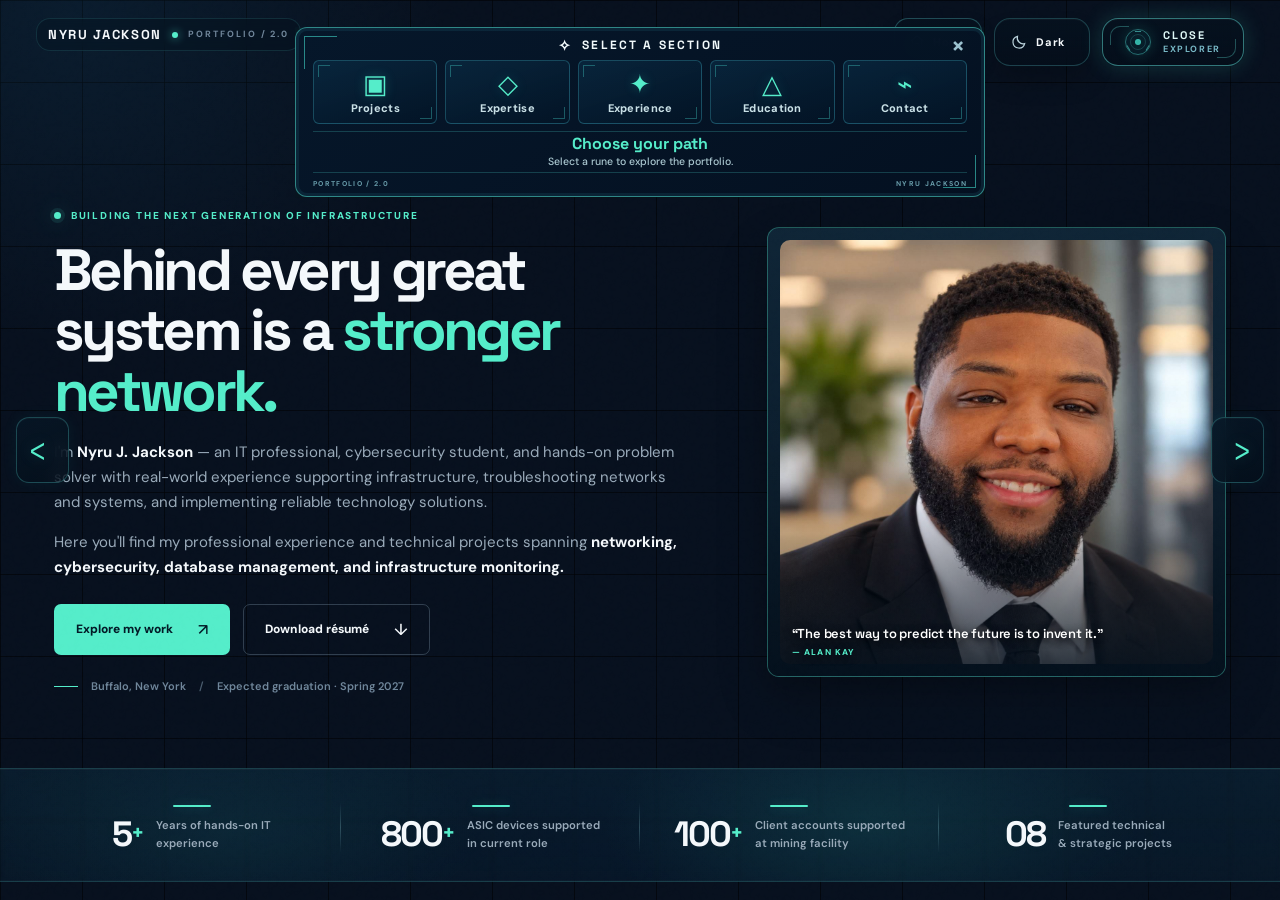
==== commit a1935076: "Add files via upload Update to version 2" ====
--- a/index.html
+++ b/index.html
@@ -8,29 +8,118 @@
   <meta property="og:type" content="website">
   <meta property="og:title" content="Nyru J. Jackson | Networking, Security & Systems Portfolio">
   <meta property="og:description" content="Networks. Security. Systems. Explore selected work, hands-on IT experience, and technical case studies.">
-  <title>Nyru J. Jackson — Networking, Systems & Cybersecurity Portfolio</title>
+  <title>Nyru J. Jackson — Portfolio 2.0 — Signal Deck v20</title>
   <link rel="icon" href="assets/favicon.svg" type="image/svg+xml">
   <link rel="stylesheet" href="styles.css">
+  <link rel="stylesheet" href="motion.css">
+  <link rel="stylesheet" href="gallery.css">
+  <link rel="stylesheet" href="sheikah-nav.css">
+  <link rel="stylesheet" href="rune-selector.css">
+  <link rel="stylesheet" href="rune-v8.css">
+  <link rel="stylesheet" href="horizontal-chapters.css">
+  <link rel="stylesheet" href="signal-deck.css">
+  <link rel="stylesheet" href="signal-deck-v14.css">
+  <link rel="stylesheet" href="interior-chapters-v15.css">
+  <link rel="stylesheet" href="interior-chapters-v16.css">
+  <link rel="stylesheet" href="interior-chapters-v17.css">
+  <link rel="stylesheet" href="interior-chapters-v18.css">
+  <link rel="stylesheet" href="interior-chapters-v19.css">
+  <link rel="stylesheet" href="light-theme-v20.css">
   <script src="script.js" defer></script>
+  <script src="motion.js" defer></script>
+  <script src="gallery.js" defer></script>
+  <script src="edge-grid.js" defer></script>
+  <script src="theme-word.js" defer></script>
+  <script src="rune-selector.js" defer></script>
+  <script src="horizontal-chapters.js" defer></script>
+  <script src="chapter-life-v14.js" defer></script>
+  <script src="interior-chapters-v17.js" defer></script>
+  <script src="interior-chapters-v18.js" defer></script>
+  <script src="interior-chapters-v19.js" defer></script>
+
 </head>
 <body>
   <a class="skip-link" href="#main">Skip to content</a>
   <div class="noise" aria-hidden="true"></div>
-  <header class="header" id="top">
-    <div class="header-inner shell">
-      <a href="#top" class="brand" aria-label="Nyru Jackson, back to top"><span class="brand-mark">NJ<span class="accent-dot">.</span></span><span class="brand-label">NYRU JACKSON<span class="brand-sub">NETWORKING / SECURITY / SYSTEMS</span></span></a>
-      <nav class="primary-nav" aria-label="Primary navigation" id="primary-nav">
-        <a href="#expertise">Expertise</a><a href="#work">Work</a><a href="#experience">Experience</a><a href="#education">Education</a><a href="#contact">Contact</a>
-      </nav>
-      <div class="header-controls">
-        <button type="button" class="icon-button theme-toggle" id="theme-toggle" aria-label="Switch color theme" title="Switch color theme"><svg viewBox="0 0 24 24" fill="none" stroke="currentColor" stroke-width="1.8" aria-hidden="true"><path d="M20.5 14.3A8.8 8.8 0 0 1 9.7 3.5a8.9 8.9 0 1 0 10.8 10.8Z"/></svg></button>
-        <button type="button" class="icon-button menu-toggle" id="menu-toggle" aria-expanded="false" aria-controls="primary-nav" aria-label="Open navigation"><svg viewBox="0 0 24 24" fill="none" stroke="currentColor" stroke-width="1.8" aria-hidden="true"><path d="M4 7h16M4 12h16M4 17h16"/></svg></button>
-        <a class="header-contact" href="mailto:nyruj84@hmail.com">Let's connect <span aria-hidden="true">↗</span></a>
+  <header class="sheikah-header" id="top">
+    <a class="sheikah-brand" href="#top" aria-label="Back to top">
+      <span class="sheikah-brand-title">NYRU JACKSON</span>
+      <span class="sheikah-brand-dot" aria-hidden="true"></span>
+      <span class="sheikah-brand-sub">PORTFOLIO / 2.0</span>
+    </a>
+
+    <div class="sheikah-controls">
+      <button type="button" id="chapter-home" class="chapter-home-button" aria-label="Go to home section" title="Back to Home">
+        <svg viewBox="0 0 24 24" fill="none" stroke="currentColor" stroke-width="1.7" stroke-linecap="round" stroke-linejoin="round" aria-hidden="true"><path d="m3 10 9-7 9 7"/><path d="M5 9.5V21h14V9.5M9 21v-7h6v7"/></svg>
+        <span>Home</span>
+      </button>
+      <button type="button" class="theme-toggle sheikah-theme" id="theme-toggle" aria-label="Switch color theme">
+        <svg viewBox="0 0 24 24" fill="none" stroke="currentColor" stroke-width="1.8" aria-hidden="true"><path d="M20.5 14.3A8.8 8.8 0 0 1 9.7 3.5a8.9 8.9 0 1 0 10.8 10.8Z"/></svg>
+        <span id="theme-word">Dark</span>
+      </button>
+
+      <div class="sheikah-menu-wrap">
+        <button type="button" id="menu-toggle" class="sheikah-trigger" aria-controls="primary-nav compact-nav" aria-expanded="true" aria-label="Close explorer">
+          <span class="sheikah-trigger-core" aria-hidden="true">
+            <i></i><i></i><i></i>
+          </span>
+          <span class="sheikah-trigger-copy">
+            <span class="sheikah-trigger-label" id="explorer-trigger-label">Close</span>
+            <span class="sheikah-trigger-sub" id="explorer-trigger-sub">Explorer</span>
+          </span>
+        </button>
+
+        <nav id="primary-nav" class="rune-selector open" aria-label="Portfolio sections">
+          <div class="rune-selector-top"><span class="rune-top-decoration" aria-hidden="true">✧</span><span>SELECT A SECTION</span><button type="button" class="rune-close" id="rune-close" aria-label="Close navigation">×</button></div>
+          <div class="rune-tiles" role="list">
+            <a href="#work" class="rune-tile" role="listitem" data-label="Projects" data-detail="Case studies and technical projects"><span class="rune-glyph" aria-hidden="true">▣</span><span class="rune-name">Projects</span></a>
+            <a href="#expertise" class="rune-tile" role="listitem" data-label="Expertise" data-detail="Networks, systems &amp; security"><span class="rune-glyph" aria-hidden="true">◇</span><span class="rune-name">Expertise</span></a>
+            <a href="#experience" class="rune-tile" role="listitem" data-label="Experience" data-detail="Professional background"><span class="rune-glyph" aria-hidden="true">✦</span><span class="rune-name">Experience</span></a>
+            <a href="#education" class="rune-tile" role="listitem" data-label="Education" data-detail="Studies and credentials"><span class="rune-glyph" aria-hidden="true">△</span><span class="rune-name">Education</span></a>
+            <a href="#contact" class="rune-tile" role="listitem" data-label="Contact" data-detail="Get in touch"><span class="rune-glyph" aria-hidden="true">⌁</span><span class="rune-name">Contact</span></a>
+          </div>
+          <div class="rune-detail"><strong id="rune-detail-title">Choose your path</strong><span id="rune-detail-desc">Select a rune to explore the portfolio.</span></div>
+          <div class="rune-selector-footer"><span>PORTFOLIO / 2.0</span><span>NYRU JACKSON</span></div>
+        </nav>
+        <nav id="compact-nav" class="rune-selector rune-compact open" aria-label="Portfolio sections compact">
+          <div class="rune-selector-top"><span class="rune-top-decoration" aria-hidden="true">✧</span><span>SELECT A SECTION</span><button type="button" class="rune-close" id="rune-close-compact" aria-label="Close navigation">×</button></div>
+          <div class="rune-tiles" role="list">
+            <a href="#work" class="rune-tile" role="listitem" data-label="Projects" data-detail="Case studies and technical projects"><span class="rune-glyph" aria-hidden="true">▣</span><span class="rune-name">Projects</span></a>
+            <a href="#expertise" class="rune-tile" role="listitem" data-label="Expertise" data-detail="Networks, systems &amp; security"><span class="rune-glyph" aria-hidden="true">◇</span><span class="rune-name">Expertise</span></a>
+            <a href="#experience" class="rune-tile" role="listitem" data-label="Experience" data-detail="Professional background"><span class="rune-glyph" aria-hidden="true">✦</span><span class="rune-name">Experience</span></a>
+            <a href="#education" class="rune-tile" role="listitem" data-label="Education" data-detail="Studies and credentials"><span class="rune-glyph" aria-hidden="true">△</span><span class="rune-name">Education</span></a>
+            <a href="#contact" class="rune-tile" role="listitem" data-label="Contact" data-detail="Get in touch"><span class="rune-glyph" aria-hidden="true">⌁</span><span class="rune-name">Contact</span></a>
+          </div>
+          <div class="rune-detail"><strong>Choose your path</strong><span>Select a rune to explore the portfolio.</span></div>
+          <div class="rune-selector-footer"><span>PORTFOLIO / 2.0</span><span>NYRU JACKSON</span></div>
+        </nav>
       </div>
     </div>
   </header>
 
+  <nav class="chapter-arrows" aria-label="Browse portfolio chapters">
+    <button type="button" class="chapter-arrow chapter-arrow-prev" id="chapter-prev" title="Previous section" aria-label="Previous chapter">
+      <span class="chapter-arrow-glyph" aria-hidden="true">‹</span>
+      <span class="chapter-arrow-copy" id="chapter-prev-label">Contact</span>
+    </button>
+    <button type="button" class="chapter-arrow chapter-arrow-next" id="chapter-next" title="Next section" aria-label="Next chapter">
+      <span class="chapter-arrow-copy" id="chapter-next-label">Work</span>
+      <span class="chapter-arrow-glyph" aria-hidden="true">›</span>
+    </button>
+    <div class="chapter-position" role="status" aria-live="polite" aria-atomic="true" id="chapter-position">01 / 06 · HOME</div>
+  </nav>
+
+  <div class="chapter-deck-fx" id="chapter-deck-fx" aria-hidden="true">
+    <span class="deck-screen-tint"></span>
+    <span class="deck-sweep"></span>
+    <span class="deck-label"><span class="deck-eyebrow" id="deck-eyebrow">PORTFOLIO // 02</span><span class="deck-name" id="deck-name">SELECTED WORK</span><span class="deck-line"></span></span>
+  </div>
+
   <main id="main">
+    <div class="opening-screen">
+      <div class="hero-grid-pattern" aria-hidden="true"></div>
+      <div class="edge-grid-reactive" aria-hidden="true"></div>
+      <div class="hero-code-streams" aria-hidden="true"><span class="code-stream stream-0">0F3A81B7E2C9</span><span class="code-stream stream-1">A79C40B3D0EF</span><span class="code-stream stream-2">011010101100</span><span class="code-stream stream-3">D8EF03A1B706</span><span class="code-stream stream-4">4F8C2E901D6A</span><span class="code-stream stream-5">9A72C0DB5F18</span><span class="code-stream stream-6">E4B8C107F2A9</span><span class="code-stream stream-7">02D7A6F9B103</span><span class="code-stream stream-8">8C42DA01F7B3</span><span class="code-stream stream-9">1F70B3A68E4D</span><span class="code-stream stream-10">B7A102FE403C</span><span class="code-stream stream-11">0A8BC53F219D</span></div>
     <section class="hero shell" aria-labelledby="hero-title">
       <div class="hero-copy">
         <div class="eyebrow"><span class="online-dot"></span> BUILDING THE NEXT GENERATION OF INFRASTRUCTURE</div>
@@ -48,45 +137,58 @@
 
     <section class="metrics-wrap" aria-label="At a glance">
       <div class="shell metrics">
-        <div class="metric"><strong>5<span>+</span></strong><span>Years of hands-on IT<br>experience</span></div>
-        <div class="metric"><strong>800<span>+</span></strong><span>ASIC devices supported<br>in current role</span></div>
-        <div class="metric"><strong>100<span>+</span></strong><span>Client accounts supported<br>at mining facility</span></div>
-        <div class="metric"><strong>08</strong><span>Featured technical<br>& strategic projects</span></div>
+        <div class="metric"><div class="metric-content"><strong>5<span>+</span></strong><span>Years of hands-on IT<br>experience</span></div></div>
+        <div class="metric"><div class="metric-content"><strong>800<span>+</span></strong><span>ASIC devices supported<br>in current role</span></div></div>
+        <div class="metric"><div class="metric-content"><strong>100<span>+</span></strong><span>Client accounts supported<br>at mining facility</span></div></div>
+        <div class="metric"><div class="metric-content"><strong>08</strong><span>Featured technical<br>& strategic projects</span></div></div>
       </div>
     </section>
 
-    <section class="feature-section" id="expertise" aria-labelledby="expertise-title"><div class="shell">
-      <div class="section-kicker"><span>01 / WHAT I BRING</span><span class="section-rule"></span></div>
-      <div class="expertise-head">
-        <div class="expertise-intro"><h2 id="expertise-title">Built for <em>the details.</em></h2><p>My experience crosses the full lifecycle of IT — from hardware and connectivity to architecture, access control, and technical documentation.</p></div>
-        <div class="expertise-network-panel" role="group" aria-label="Illustrative network infrastructure overview">
-          <div class="expertise-network-top"><span class="micro-label">INFRASTRUCTURE OVERVIEW</span><span>LAB / CONCEPT</span></div>
-          <svg class="network-diagram" viewBox="0 0 530 360" role="img" aria-label="Stylized network topology with connected endpoints and a central server, illustrative only">
-          <defs><linearGradient id="linegrad" x1="0" y1="0" x2="1" y2="1"><stop stop-color="#3ef7ca"/><stop offset="1" stop-color="#42a4fa"/></linearGradient></defs>
-          <g class="diagram-grid"><path d="M0 60H530M0 120H530M0 180H530M0 240H530M0 300H530M60 0V360M120 0V360M180 0V360M240 0V360M300 0V360M360 0V360M420 0V360M480 0V360"/></g>
-          <g class="diagram-lines" stroke="url(#linegrad)" fill="none"><path d="M265 170L118 78M265 170L423 77M265 170L110 260M265 170L423 261M265 170L265 314"/></g>
-          <circle class="diagram-pulse" cx="265" cy="170" r="74" fill="none" stroke="#37e6c6" stroke-width="1" opacity=".35"/>
-          <g class="diagram-node small"><rect x="75" y="51" width="86" height="54" rx="11"/><path d="M91 68h53M91 78h39M91 88h21"/><circle cx="145" cy="88" r="4"/></g>
-          <g class="diagram-node small"><rect x="380" y="50" width="86" height="54" rx="11"/><path d="M396 67h53M396 77h38M396 87h21"/><circle cx="450" cy="87" r="4"/></g>
-          <g class="diagram-node small"><rect x="66" y="232" width="86" height="54" rx="11"/><path d="M82 249h53M82 259h38M82 269h21"/><circle cx="136" cy="269" r="4"/></g>
-          <g class="diagram-node small"><rect x="380" y="233" width="86" height="54" rx="11"/><path d="M396 250h53M396 260h38M396 270h21"/><circle cx="450" cy="270" r="4"/></g>
-          <g class="diagram-node small"><rect x="231" y="297" width="68" height="42" rx="9"/><path d="M244 313h38M244 323h25"/><circle cx="283" cy="323" r="3"/></g>
-          <g class="diagram-core"><rect x="207" y="122" width="116" height="96" rx="16"/><path d="M235 146h60v11h-60zM235 167h60v11h-60zM235 188h60v11h-60z"/><circle cx="287" cy="151" r="3"/><circle cx="287" cy="172" r="3"/><circle cx="287" cy="193" r="3"/></g>
-        </svg>
-          <div class="expertise-network-bottom"><span class="online-dot"></span> NETWORKS / SYSTEMS / SECURITY</div>
-        </div>
-      </div>
-      <div class="expertise-grid">
-        <article class="expertise-card"><span class="expertise-no">01</span><div class="expertise-symbol">⌘</div><h3>Networks & infrastructure</h3><p>IP addressing, subnetting, connectivity diagnostics, hardware deployment, uptime monitoring, and performance optimization.</p><div class="tag-list"><span>TCP/IP</span><span>Subnetting</span><span>Infrastructure</span></div></article>
-        <article class="expertise-card"><span class="expertise-no">02</span><div class="expertise-symbol">◇</div><h3>Cybersecurity operations</h3><p>System hardening, identity and access management, least privilege, network segmentation, and audit-log analysis.</p><div class="tag-list"><span>CIS Controls</span><span>Linux</span><span>pfSense</span></div></article>
-        <article class="expertise-card"><span class="expertise-no">03</span><div class="expertise-symbol">▦</div><h3>Data & information systems</h3><p>Relational database concepts, Microsoft Access forms and reports, SQL querying, data models, and documentation.</p><div class="tag-list"><span>SQL</span><span>Microsoft Access</span><span>EER</span></div></article>
-        <article class="expertise-card"><span class="expertise-no">04</span><div class="expertise-symbol">↗</div><h3>Problem-solving & delivery</h3><p>Turning goals into technical requirements, testing work, documenting solutions, and understanding operational trade-offs. Project management and business operations provide context for planning, documentation, and technical decision-making.</p><div class="tag-list"><span>Project planning</span><span>Testing</span><span>Documentation</span></div></article>
-      </div>
-    </div></section>
+    </div>
+
+    <section aria-labelledby="expertise-title" class="feature-section" id="expertise"><svg aria-hidden="true" class="expertise-ambient" preserveaspectratio="xMidYMid slice" viewbox="0 0 1500 820">
+<g fill="none" opacity=".36" stroke="currentColor" stroke-width="1.2"><path d="M0 180 225 86 490 250 760 126 1105 270 1500 75"></path><path d="M0 500 210 380 490 540 765 360 1080 580 1500 420"></path><path d="M210 380 225 86M490 250 490 540M765 360 760 126M1105 270 1080 580M0 500 490 250M490 540 1105 270"></path></g>
+<g fill="currentColor" opacity=".55"><circle cx="225" cy="86" r="4"></circle><circle cx="490" cy="250" r="4"></circle><circle cx="760" cy="126" r="4"></circle><circle cx="1105" cy="270" r="4"></circle><circle cx="490" cy="540" r="4"></circle><circle cx="1080" cy="580" r="4"></circle></g>
+</svg><div class="shell">
+<div class="section-kicker"><span>02 / WHAT I BRING</span><span class="section-rule"></span></div>
+<div class="expertise-head">
+<div class="expertise-intro"><h2 id="expertise-title">Built for <em>the details.</em></h2><p>My experience crosses the full lifecycle of IT — from hardware and connectivity to architecture, access control, and technical documentation.</p></div>
+<div aria-label="Interactive illustrative technology network map. Hover or focus a skill to light its connection." class="expertise-network-panel" role="group">
+<div class="expertise-network-top"><span class="micro-label">SKILL CONNECTIONS / LIVE MAP</span><span class="map-label">ILLUSTRATIVE • INTERACTIVE</span></div>
+<svg aria-label="Connected hub diagram with Networks, Security, Data, and Delivery. Hover a skill card to trace its connection." class="network-diagram network-diagram-v16" role="img" viewbox="0 0 760 390">
+<defs><lineargradient id="skillroute" x1="0" x2="1" y1="0" y2="1"><stop stop-color="#55edca"></stop><stop offset="1" stop-color="#3b9aca"></stop></lineargradient><radialgradient id="skillcore"><stop stop-color="#1b817f" stop-opacity=".38"></stop><stop offset="1" stop-color="#0a2637" stop-opacity=".06"></stop></radialgradient></defs>
+<g class="map-grid" opacity=".12" stroke="#4bbdba" stroke-width=".7"><path d="M0 65H760M0 130H760M0 195H760M0 260H760M0 325H760M76 0V390M152 0V390M228 0V390M304 0V390M380 0V390M456 0V390M532 0V390M608 0V390M684 0V390"></path></g>
+<g class="map-link-group" fill="none" stroke="url(#skillroute)" stroke-width="2">
+<path class="map-link" d="M380 193 C295 175 295 94 182 94" data-skill="0"></path>
+<path class="map-link" d="M380 193 C467 165 475 94 577 94" data-skill="1"></path>
+<path class="map-link" d="M380 193 C293 220 285 292 182 294" data-skill="2"></path>
+<path class="map-link" d="M380 193 C468 230 466 292 577 294" data-skill="3"></path>
+</g>
+<g class="map-signal-dots" fill="#55edca"><circle class="signal-dot" data-skill="0" r="5"></circle><circle class="signal-dot" data-skill="1" r="5"></circle><circle class="signal-dot" data-skill="2" r="5"></circle><circle class="signal-dot" data-skill="3" r="5"></circle></g>
+<circle class="map-core-halo" cx="380" cy="193" fill="url(#skillcore)" r="84" stroke="#55edca" stroke-opacity=".28"></circle>
+<circle class="map-core-ring" cx="380" cy="193" fill="#0b293b" r="63" stroke="#56ddc8" stroke-opacity=".56" stroke-width="1"></circle>
+<rect fill="#103d49" height="64" rx="11" stroke="#55edca" stroke-width="1.6" width="72" x="344" y="161"></rect>
+<g class="map-core-lines" fill="none" stroke="#72eee1" stroke-width="1.8"><path d="M358 176h44v8h-44zM358 190h44v8h-44zM358 204h44v8h-44z"></path></g>
+<text class="core-caption" text-anchor="middle" x="380" y="249">IT INFRASTRUCTURE</text>
+<g aria-label="Highlight network infrastructure connection" class="map-point" data-skill="0" role="button" tabindex="0"><rect height="67" rx="11" width="206" x="76" y="60"></rect><circle cx="102" cy="93" r="9"></circle><text x="123" y="89">NETWORKS</text><text class="point-detail" x="123" y="105">CONNECTIVITY / SYSTEMS</text></g>
+<g aria-label="Highlight cybersecurity connection" class="map-point" data-skill="1" role="button" tabindex="0"><rect height="67" rx="11" width="206" x="480" y="60"></rect><circle cx="506" cy="93" r="9"></circle><text x="528" y="89">SECURITY</text><text class="point-detail" x="528" y="105">ACCESS / HARDENING</text></g>
+<g aria-label="Highlight data systems connection" class="map-point" data-skill="2" role="button" tabindex="0"><rect height="67" rx="11" width="206" x="76" y="260"></rect><circle cx="102" cy="293" r="9"></circle><text x="123" y="289">DATA</text><text class="point-detail" x="123" y="305">MODELS / INFORMATION</text></g>
+<g aria-label="Highlight problem-solving and delivery connection" class="map-point" data-skill="3" role="button" tabindex="0"><rect height="67" rx="11" width="206" x="480" y="260"></rect><circle cx="506" cy="293" r="9"></circle><text x="528" y="289">DELIVERY</text><text class="point-detail" x="528" y="305">TESTING / DOCUMENTATION</text></g>
+</svg>
+<div class="expertise-network-bottom"><span class="online-dot"></span><span>HOVER A SKILL TO TRACE A CONNECTION</span><strong aria-live="polite" id="network-status">ALL SYSTEMS CONNECTED</strong></div>
+</div>
+</div>
+<div class="expertise-grid">
+<article aria-label="Highlight Networks &amp; infrastructure on network diagram" class="expertise-card" data-skill="0" tabindex="0"><span class="expertise-no">01</span><div class="expertise-symbol">⌘</div><h3>Networks &amp; infrastructure</h3><p>IP addressing, subnetting, connectivity diagnostics, hardware deployment, uptime monitoring, and performance optimization.</p><div class="tag-list"><span>TCP/IP</span><span>Subnetting</span><span>Infrastructure</span></div></article>
+<article aria-label="Highlight Cybersecurity operations on network diagram" class="expertise-card" data-skill="1" tabindex="0"><span class="expertise-no">02</span><div class="expertise-symbol">◇</div><h3>Cybersecurity operations</h3><p>System hardening, identity and access management, least privilege, network segmentation, and audit-log analysis.</p><div class="tag-list"><span>CIS Controls</span><span>Linux</span><span>pfSense</span></div></article>
+<article aria-label="Highlight Data &amp; information systems on network diagram" class="expertise-card" data-skill="2" tabindex="0"><span class="expertise-no">03</span><div class="expertise-symbol">▦</div><h3>Data &amp; information systems</h3><p>Relational database concepts, Microsoft Access forms and reports, SQL querying, data models, and documentation.</p><div class="tag-list"><span>SQL</span><span>Microsoft Access</span><span>EER</span></div></article>
+<article aria-label="Highlight Problem-solving &amp; delivery on network diagram" class="expertise-card" data-skill="3" tabindex="0"><span class="expertise-no">04</span><div class="expertise-symbol">↗</div><h3>Problem-solving &amp; delivery</h3><p>Turning goals into technical requirements, testing work, documenting solutions, and understanding operational trade-offs. Project management and business operations provide context for planning, documentation, and technical decision-making.</p><div class="tag-list"><span>Project planning</span><span>Testing</span><span>Documentation</span></div></article>
+</div>
+</div></section>
 
 
     <section class="section shell projects-section" id="work" aria-labelledby="work-title">
-      <div class="section-kicker"><span>02 / SELECTED WORK</span><span class="section-rule"></span></div>
+      <div class="section-kicker"><span>01 / SELECTED WORK</span><span class="section-rule"></span></div>
       <div class="section-header"><div><h2 id="work-title">The work <em>speaks.</em></h2><p>Hands-on labs, technical case studies, and independent builds spanning networking, cybersecurity, databases, and infrastructure.</p></div><div class="section-count">08 <span>PROJECTS</span></div></div>
       <div class="filter-bar" role="group" aria-label="Filter projects">
         <div class="filter-chips" id="filter-chips"><button type="button" class="chip active" data-filter="all" aria-pressed="true">All work <span>08</span></button><button type="button" class="chip" data-filter="networking" aria-pressed="false">Networking</button><button type="button" class="chip" data-filter="security" aria-pressed="false">Security</button><button type="button" class="chip" data-filter="database" aria-pressed="false">Databases</button><button type="button" class="chip" data-filter="strategy" aria-pressed="false">Strategy</button></div>
@@ -97,107 +199,140 @@
       <p class="project-note">Projects are labeled as coursework, team work, concepts, or personal builds. Screenshots are from supplied project materials, except the monitoring dashboard's illustrative graphic.</p>
     </section>
 
-    <section class="section shell experience-section" id="experience" aria-labelledby="experience-title">
-      <div class="section-kicker"><span>03 / PROFESSIONAL EXPERIENCE</span><span class="section-rule"></span></div>
-      <div class="section-header"><div><h2 id="experience-title">Beyond the <em>classroom.</em></h2><p>Real technical responsibilities, production environments, and hands-on operational troubleshooting.</p></div></div>
-      <div class="timeline">
-        <article class="timeline-item nestor-experience">
-          <div class="job-time">DEC 2024 — PRESENT</div>
-          <div class="job-content">
-            <h3>IT Technician</h3>
-            <p class="job-company">Nestor Technologies <span>·</span> Buffalo, NY</p>
-            <p>Primary on-site technician supporting daily operations at a cryptocurrency mining facility with <strong>800+ ASIC devices</strong> across <strong>100+ client accounts</strong>. Troubleshoot IP addressing, subnetting, network connectivity, miner performance, and hardware faults. Monitor equipment health and help restore miners that do not return to service as expected after automated curtailment events.</p>
-            <div class="job-tags"><span>IP addressing &amp; connectivity</span><span>Hiveon Enterprise</span><span>Post-curtailment recovery</span><span>ASIC hardware</span></div>
-            <details class="operations-detail">
-              <summary><span class="operations-summary-main"><span class="summary-spark" aria-hidden="true">↗</span>Explore infrastructure operations</span><span class="operations-summary-hint">REAL-WORLD TECHNICAL EXPERIENCE <span aria-hidden="true">+</span></span></summary>
-              <div class="operations-body">
-                <div class="operations-heading"><div><span class="operations-eyebrow">PRODUCTION OPERATIONS / SCOPE OF WORK</span><h4>Keeping infrastructure connected and operational.</h4></div><p>Hands-on experience across physical networking, system monitoring, and troubleshooting in a production environment.</p></div>
-                <div class="operations-grid">
-                  <div class="operations-unit"><span class="operations-index">01 / NETWORK INFRASTRUCTURE</span><h5>Network infrastructure</h5><p>Ethernet cabling and termination, switch configurations, IP addressing, connectivity troubleshooting, and network-connected equipment deployment.</p></div>
-                  <div class="operations-unit"><span class="operations-index">02 / SYSTEMS MONITORING</span><h5>Systems monitoring</h5><p>Monitoring equipment health, system performance, alerts, connectivity, and operational availability in a production environment.</p></div>
-                  <div class="operations-unit"><span class="operations-index">03 / TECHNICAL TROUBLESHOOTING</span><h5>Technical troubleshooting</h5><p>Diagnosing hardware and connectivity faults, resolving equipment issues, and verifying systems return to normal operation.</p></div>
-                </div>
-                <div class="operations-context">
-                  <div class="ops-target"><span class="operations-eyebrow">SERVICE-LEVEL CONTEXT</span><strong>90<span>%</span></strong><small>Contractual uptime target.</small></div>
-                  <div class="ops-process"><span class="operations-eyebrow">ENERGY-AWARE OPERATIONS</span><div class="process-flow" aria-label="Day-ahead market signals inform automated curtailment, followed by equipment restart and technician verification"><span>Day-ahead market</span><b aria-hidden="true">→</b><span>Automated curtailment</span><b aria-hidden="true">→</b><span>Restart &amp; technician verification</span></div><p>The facility uses day-ahead electricity market information, curtailment, and demand-response programs to manage operating economics. I monitor the resulting equipment state and understand the business impact.</p></div>
-                </div>
-              </div>
-            </details>
-          </div><span class="timeline-arrow">↗</span>
-        </article>
-        <article class="timeline-item terratek-experience">
-          <div class="job-time">MAR 2023 — JAN 2024</div>
-          <div class="job-content">
-            <h3>Data Acquisition Technician / Project Manager</h3>
-            <p class="job-company">Terratek GPS Modeling <span>·</span> Tonawanda, NY</p>
-            <p>Supported survey and mapping projects that combined field stakeout, LiDAR and photogrammetry data capture, and office-based model preparation. My work included staking solar-field points in the field, collecting control and GPS observations for elevation correction, processing scan data, and turning site information into usable layouts, linework, and deliverables.</p>
-            <div class="job-tags"><span>Field stakeout</span><span>LiDAR &amp; photogrammetry</span><span>Control points &amp; elevations</span><span>Drafting &amp; deliverables</span></div>
-            <details class="operations-detail terratek-detail">
-              <summary><span class="operations-summary-main"><span class="summary-spark" aria-hidden="true">↗</span>Explore geospatial operations</span><span class="operations-summary-hint">FIELD + PROCESSING WORKFLOW <span aria-hidden="true">+</span></span></summary>
-              <div class="operations-body terratek-body tt-clean">
-                <div class="tt-overview">
-                  <span class="operations-eyebrow">FIELDWORK / GEOSPATIAL PROCESSING</span>
-                  <h4>From the field to the finished model.</h4>
-                  <p>At Terratek, I worked across field stakeout, GNSS ground control, LiDAR and photogrammetry data capture, and preparation of mapping and terrain deliverables.</p>
-                </div>
-                <div class="tt-steps" aria-label="Survey and mapping workflow">
-                  <div><span>01 / FIELD</span><strong>Stakeout &amp; control</strong></div>
-                  <div><span>02 / CAPTURE</span><strong>GNSS, LiDAR &amp; drone data</strong></div>
-                  <div><span>03 / PROCESS</span><strong>Models, surfaces &amp; drafting</strong></div>
-                </div>
-                <section class="tt-gallery" aria-label="Selected geospatial work examples">
-                  <div class="tt-gallery-head">
-                    <div>
-                      <span class="operations-eyebrow">SELECTED WORK / REAL PROJECT VISUALS</span>
-                      <h5>Technical work, documented.</h5>
-                    </div>
-                    <div class="tt-tabs" role="tablist" aria-label="Choose work example">
-                      <button type="button" role="tab" class="tt-tab is-active" aria-selected="true" id="tt-tab-solar" aria-controls="tt-stage" data-tt-index="0">Solar field</button>
-                      <button type="button" role="tab" class="tt-tab" aria-selected="false" id="tt-tab-resort" aria-controls="tt-stage" data-tt-index="1" tabindex="-1">Ski resort</button>
-                      <button type="button" role="tab" class="tt-tab" aria-selected="false" id="tt-tab-tin" aria-controls="tt-stage" data-tt-index="2" tabindex="-1">TIN surface</button>
-                    </div>
-                  </div>
-                  <figure class="tt-stage" role="tabpanel" id="tt-stage" aria-labelledby="tt-tab-solar" tabindex="0">
-                    <img id="tt-stage-image" src="assets/terratek_solar_hero.webp" alt="Survey-software view of a processed solar-field model with mapped rows" loading="lazy">
-                    <figcaption><span class="tt-caption-label" id="tt-stage-label">SOLAR-FIELD PROCESSING</span><span id="tt-stage-caption">Processed model showing solar-array rows, surveyed features, and site layout.</span><span class="tt-image-counter" id="tt-image-counter">01 / 03</span></figcaption>
-                  </figure>
-                </section>
-                <p class="tt-footnote">Images are examples of real project work. Original site coordinates and restricted project files are not provided on this website.</p>
-              </div>
-            </details>
-          </div><span class="timeline-arrow">↗</span>
-        </article>
-        <article class="timeline-item"><div class="job-time">DEC 2022 — MAR 2023</div><div class="job-content"><h3>Security and Systems Technician</h3><p class="job-company">Brown Security Solutions <span>·</span> Hamburg, NY</p><p>Installed and configured access-control equipment including card readers and biometric scanners. Performed software updates, system diagnostics, and hardware testing.</p><div class="job-tags"><span>Access control</span><span>Hardware</span><span>Diagnostics</span></div></div><span class="timeline-arrow">↗</span></article>
-        <article class="timeline-item"><div class="job-time">JAN 2020 — JAN 2023</div><div class="job-content"><h3>Installation Technician</h3><p class="job-company">ADT Security Systems <span>·</span> Cheektowaga, NY</p><p>Installed security and surveillance systems for residential and commercial customers, including CCTV, DVRs, NVRs, low-voltage wiring, and access-control components. Troubleshot video, signal, and network communication issues.</p><div class="job-tags"><span>CCTV / NVR / DVR</span><span>Low-voltage systems</span><span>Field service</span></div></div><span class="timeline-arrow">↗</span></article>
-      </div>
-    </section>
-
-    <section class="education-section" id="education" aria-labelledby="education-title"><div class="shell">
-      <div class="section-kicker"><span>04 / EDUCATION & CREDENTIALS</span><span class="section-rule"></span></div>
-      <div class="section-header"><div><h2 id="education-title">Always <em>learning.</em></h2><p>Academic foundations, technical training, and professional development.</p></div></div>
-      <div class="education-grid">
-        <div class="school-card school-card-pathway">
-          <div class="school-top"><span class="mini-circle">UB</span><span class="pill-status">UNDERGRAD · SPRING 2027</span></div>
-          <h3>University at Buffalo</h3>
-          <p><strong>Information Technology &amp; Management (ITM)</strong> <span>·</span> Undergraduate degree</p>
-          <div class="school-line">Minor in Cybersecurity</div>
-          <div class="pathway-note"><span class="tiny-heading">4+1 PROGRAM · GRADUATE PATHWAY</span><strong>Master's pathway: Management Information Systems (MIS)</strong><p>ITM undergraduate graduation expected Spring 2027. MIS graduate studies may begin Fall 2027.</p></div>
-          <div class="school-bottom">2024 — PRESENT <span aria-hidden="true">↗</span></div>
-        </div>
-        <div class="credentials-card credential-list-six"><span class="tiny-heading">CERTIFICATIONS &amp; TRAINING</span>
-          <div class="credential"><span class="credential-icon" aria-hidden="true">✦</span><div><strong>CompTIA Tech+</strong><span>Earned</span></div><span class="credential-check" aria-label="Earned">✓</span></div>
-          <div class="credential"><span class="credential-icon" aria-hidden="true">✦</span><div><strong>CompTIA A+</strong><span>Earned</span></div><span class="credential-check" aria-label="Earned">✓</span></div>
-          <div class="credential"><span class="credential-icon" aria-hidden="true">✦</span><div><strong>CompTIA Network+</strong><span>Not yet earned</span></div></div>
-          <div class="credential"><span class="credential-icon" aria-hidden="true">✦</span><div><strong>CompTIA Security+</strong><span>Not yet earned</span></div></div>
-          <div class="credential"><span class="credential-icon" aria-hidden="true">✦</span><div><strong>CompTIA Cloud+</strong><span>Not yet earned</span></div></div>
-          <div class="credential"><span class="credential-icon" aria-hidden="true">⌁</span><div><strong>Google IT Support Fundamentals</strong><span>Completed</span></div><span class="credential-check" aria-label="Completed">✓</span></div>
-        </div>
-        <div class="prior-education"><span class="tiny-heading">ADDITIONAL EDUCATION</span><div><h3>Buffalo Center for Arts and Technology</h3><p>IT Career Training Program <span>·</span> 2025–present</p></div><div><h3>Erie Community College</h3><p>Associate of Science, Liberal Arts <span>·</span> 2015–2017</p></div></div>
-      </div>
-    </div></section>
-
-    <section class="cta-section shell" id="contact" aria-labelledby="contact-title"><div class="cta-bg" aria-hidden="true">CONNECT</div><div class="cta-inner"><div><div class="eyebrow"><span class="online-dot"></span> LET'S BUILD SOMETHING RELIABLE</div><h2 id="contact-title">Let's turn a complex<br>problem into a <em>solution.</em></h2><p>Interested in my experience, technical skills, or projects? I’d be glad to connect and discuss how I can contribute to your team.</p><div class="cta-buttons"><a class="btn btn-primary" href="mailto:nyruj84@hmail.com?subject=Hello%20Nyru%20%E2%80%94%20Portfolio%20Inquiry">Send an email <span aria-hidden="true">↗</span></a><button class="btn btn-outline" type="button" id="copy-email">Copy email <span aria-hidden="true">⧉</span></button></div><div class="email-fallback">nyruj84@hmail.com <span>·</span> Buffalo, NY</div></div><div class="cta-monogram" aria-hidden="true">NJ<span>.</span></div></div></section>
-  </main>
+    <section aria-labelledby="experience-title" class="section shell experience-section" id="experience">
+<div class="section-kicker"><span>03 / PROFESSIONAL EXPERIENCE</span><span class="section-rule"></span></div>
+<div class="section-header"><div><h2 id="experience-title">Beyond the <em>classroom.</em></h2><p>Real technical responsibilities, production environments, and hands-on operational troubleshooting.</p></div></div>
+<div aria-hidden="true" class="career-track-heading"><span>CAREER TIMELINE / 2020 — TODAY</span><span>FIELD WORK → INFRASTRUCTURE</span></div><div class="timeline">
+<article class="timeline-item nestor-experience" data-career-step="01">
+<div class="job-time">DEC 2024 — PRESENT</div>
+<div class="job-content" tabindex="0">
+<h3>IT Technician</h3>
+<p class="job-company">Nestor Technologies <span>·</span> Buffalo, NY</p>
+<p>Primary on-site technician supporting daily operations at a cryptocurrency mining facility with <strong>800+ ASIC devices</strong> across <strong>100+ client accounts</strong>. Troubleshoot IP addressing, subnetting, network connectivity, miner performance, and hardware faults. Monitor equipment health and help restore miners that do not return to service as expected after automated curtailment events.</p>
+<div class="job-tags"><span>IP addressing &amp; connectivity</span><span>Hiveon Enterprise</span><span>Post-curtailment recovery</span><span>ASIC hardware</span></div>
+
+</div><details class="operations-detail">
+<summary><span class="operations-summary-main"><span aria-hidden="true" class="summary-spark">↗</span>Explore infrastructure operations</span><span class="operations-summary-hint">REAL-WORLD TECHNICAL EXPERIENCE <span aria-hidden="true">+</span></span></summary>
+<div class="operations-body">
+<div class="operations-heading"><div><span class="operations-eyebrow">PRODUCTION OPERATIONS / SCOPE OF WORK</span><h4>Keeping infrastructure connected and operational.</h4></div><p>Hands-on experience across physical networking, system monitoring, and troubleshooting in a production environment.</p></div>
+<div class="operations-grid">
+<div class="operations-unit"><span class="operations-index">01 / NETWORK INFRASTRUCTURE</span><h5>Network infrastructure</h5><p>Ethernet cabling and termination, switch configurations, IP addressing, connectivity troubleshooting, and network-connected equipment deployment.</p></div>
+<div class="operations-unit"><span class="operations-index">02 / SYSTEMS MONITORING</span><h5>Systems monitoring</h5><p>Monitoring equipment health, system performance, alerts, connectivity, and operational availability in a production environment.</p></div>
+<div class="operations-unit"><span class="operations-index">03 / TECHNICAL TROUBLESHOOTING</span><h5>Technical troubleshooting</h5><p>Diagnosing hardware and connectivity faults, resolving equipment issues, and verifying systems return to normal operation.</p></div>
+</div>
+<div class="operations-context">
+<div class="ops-target"><span class="operations-eyebrow">SERVICE-LEVEL CONTEXT</span><strong>90<span>%</span></strong><small>Contractual uptime target.</small></div>
+<div class="ops-process"><span class="operations-eyebrow">ENERGY-AWARE OPERATIONS</span><div aria-label="Day-ahead market signals inform automated curtailment, followed by equipment restart and technician verification" class="process-flow"><span>Day-ahead market</span><b aria-hidden="true">→</b><span>Automated curtailment</span><b aria-hidden="true">→</b><span>Restart &amp; technician verification</span></div><p>The facility uses day-ahead electricity market information, curtailment, and demand-response programs to manage operating economics. I monitor the resulting equipment state and understand the business impact.</p></div>
+</div>
+</div>
+</details><span class="timeline-arrow">↗</span>
+</article>
+<article class="timeline-item terratek-experience" data-career-step="02">
+<div class="job-time">MAR 2023 — JAN 2024</div>
+<div class="job-content" tabindex="0">
+<h3>Data Acquisition Technician / Project Manager</h3>
+<p class="job-company">Terratek GPS Modeling <span>·</span> Tonawanda, NY</p>
+<p>Supported survey and mapping projects that combined field stakeout, LiDAR and photogrammetry data capture, and office-based model preparation. My work included staking solar-field points in the field, collecting control and GPS observations for elevation correction, processing scan data, and turning site information into usable layouts, linework, and deliverables.</p>
+<div class="job-tags"><span>Field stakeout</span><span>LiDAR &amp; photogrammetry</span><span>Control points &amp; elevations</span><span>Drafting &amp; deliverables</span></div>
+
+</div><details class="operations-detail terratek-detail">
+<summary><span class="operations-summary-main"><span aria-hidden="true" class="summary-spark">↗</span>Explore geospatial operations</span><span class="operations-summary-hint">FIELD + PROCESSING WORKFLOW <span aria-hidden="true">+</span></span></summary>
+<div class="operations-body terratek-body tt-clean">
+<div class="tt-overview">
+<span class="operations-eyebrow">FIELDWORK / GEOSPATIAL PROCESSING</span>
+<h4>From the field to the finished model.</h4>
+<p>At Terratek, I worked across field stakeout, GNSS ground control, LiDAR and photogrammetry data capture, and preparation of mapping and terrain deliverables.</p>
+</div>
+<div aria-label="Survey and mapping workflow" class="tt-steps">
+<div><span>01 / FIELD</span><strong>Stakeout &amp; control</strong></div>
+<div><span>02 / CAPTURE</span><strong>GNSS, LiDAR &amp; drone data</strong></div>
+<div><span>03 / PROCESS</span><strong>Models, surfaces &amp; drafting</strong></div>
+</div>
+<section aria-label="Selected geospatial work examples" class="tt-gallery">
+<div class="tt-gallery-head">
+<div>
+<span class="operations-eyebrow">SELECTED WORK / REAL PROJECT VISUALS</span>
+<h5>Technical work, documented.</h5>
+</div>
+<div aria-label="Choose work example" class="tt-tabs" role="tablist">
+<button aria-controls="tt-stage" aria-selected="true" class="tt-tab is-active" data-tt-index="0" id="tt-tab-solar" role="tab" type="button">Solar field</button>
+<button aria-controls="tt-stage" aria-selected="false" class="tt-tab" data-tt-index="1" id="tt-tab-resort" role="tab" tabindex="-1" type="button">Ski resort</button>
+<button aria-controls="tt-stage" aria-selected="false" class="tt-tab" data-tt-index="2" id="tt-tab-tin" role="tab" tabindex="-1" type="button">TIN surface</button>
+</div>
+</div>
+<figure aria-labelledby="tt-tab-solar" class="tt-stage" id="tt-stage" role="tabpanel" tabindex="0">
+<img alt="Survey-software view of a processed solar-field model with mapped rows" id="tt-stage-image" loading="lazy" src="assets/terratek_solar_hero.webp"/>
+<figcaption><span class="tt-caption-label" id="tt-stage-label">SOLAR-FIELD PROCESSING</span><span id="tt-stage-caption">Processed model showing solar-array rows, surveyed features, and site layout.</span><span class="tt-image-counter" id="tt-image-counter">01 / 03</span></figcaption>
+</figure>
+</section>
+<p class="tt-footnote">Images are examples of real project work. Original site coordinates and restricted project files are not provided on this website.</p>
+</div>
+</details><span class="timeline-arrow">↗</span>
+</article>
+<article class="timeline-item" data-career-step="03"><div class="job-time">DEC 2022 — MAR 2023</div><div class="job-content" tabindex="0"><h3>Security and Systems Technician</h3><p class="job-company">Brown Security Solutions <span>·</span> Hamburg, NY</p><p>Installed and configured access-control equipment including card readers and biometric scanners. Performed software updates, system diagnostics, and hardware testing.</p><div class="job-tags"><span>Access control</span><span>Hardware</span><span>Diagnostics</span></div></div><span class="timeline-arrow">↗</span></article>
+<article class="timeline-item" data-career-step="04"><div class="job-time">JAN 2020 — JAN 2023</div><div class="job-content" tabindex="0"><h3>Installation Technician</h3><p class="job-company">ADT Security Systems <span>·</span> Cheektowaga, NY</p><p>Installed security and surveillance systems for residential and commercial customers, including CCTV, DVRs, NVRs, low-voltage wiring, and access-control components. Troubleshot video, signal, and network communication issues.</p><div class="job-tags"><span>CCTV / NVR / DVR</span><span>Low-voltage systems</span><span>Field service</span></div></div><span class="timeline-arrow">↗</span></article>
+</div>
+</section>
+
+
+    <section aria-labelledby="education-title" class="education-section" id="education"><div class="shell">
+<div class="section-kicker"><span>04 / EDUCATION &amp; CREDENTIALS</span><span class="section-rule"></span></div>
+<div class="section-header"><div><h2 id="education-title">Always <em>learning.</em></h2><p>Academic foundations, technical training, and professional development.</p></div></div>
+<div aria-label="University academic pathway: in-progress ITM undergraduate degree and Cybersecurity minor, then prospective graduate MIS studies" class="learning-journey">
+<div class="learning-journey-heading"><span class="tiny-heading">04 / ACADEMIC PATHWAY</span><strong>From foundations to what comes next.</strong><small>Hover a stage to follow the path</small></div>
+<div class="learning-journey-stages">
+<div class="learning-step is-current" data-stage="0" tabindex="0"><span class="learning-index">01 / PRESENT</span><span class="learning-icon">▣</span><strong><span>Information Technology and Management</span> <span class="degree-term">Undergraduate</span></strong><p>University at Buffalo</p><small>Graduation expected Spring 2027</small></div>
+<div aria-hidden="true" class="learning-segment"><i></i><span>IN PROGRESS</span></div>
+<div class="learning-step is-current" data-stage="1" tabindex="0"><span class="learning-index">02 / CONCURRENT</span><span class="learning-icon">⌁</span><strong><span>Cybersecurity</span> <span class="degree-term">Minor</span></strong><p>Part of undergraduate studies</p><small>Studies in progress</small></div>
+<div aria-hidden="true" class="learning-segment"><i></i><span>4+1 PATHWAY</span></div>
+<div class="learning-step is-future" data-stage="2" tabindex="0"><span class="learning-index">03 / GRADUATE PATHWAY</span><span class="learning-icon">↗</span><strong><span>Management Information Systems</span> <span class="degree-term">Graduate Studies</span></strong><p>4+1 academic pathway</p><small>Not yet completed or earned</small></div>
+</div>
+<div class="learning-journey-footer"><span class="learning-key"><b></b> Undergrad / current studies</span><span class="learning-key"><b></b> Graduate pathway / future</span></div>
+</div><div class="education-grid">
+<div class="school-card school-card-pathway">
+<div class="school-top"><span class="mini-circle">UB</span><span class="pill-status">UNDERGRAD · SPRING 2027</span></div>
+<h3>University at Buffalo</h3>
+<p><strong>Information Technology and Management (ITM)</strong> <span>·</span> <strong class="degree-term">Undergraduate Degree</strong></p>
+<div class="school-line"><strong class="degree-term">Minor</strong> in <strong class="degree-term">Cybersecurity</strong></div>
+
+<div class="pathway-note"><span class="tiny-heading">4+1 PROGRAM · GRADUATE PATHWAY</span><strong>Master's pathway: <span class="degree-term">Management Information Systems (MIS)</span></strong><p>Information Technology and Management undergraduate graduation expected Spring 2027. Management Information Systems graduate studies may begin Fall 2027.</p></div>
+<div class="school-bottom">2024 — PRESENT <span aria-hidden="true">↗</span></div>
+</div>
+<div class="credentials-card credential-list-six"><span class="tiny-heading">CERTIFICATIONS &amp; TRAINING</span>
+<div class="credential"><span aria-hidden="true" class="credential-icon">✦</span><div><strong>CompTIA Tech+</strong><span>Earned</span></div><span aria-label="Earned" class="credential-check">✓</span></div>
+<div class="credential"><span aria-hidden="true" class="credential-icon">✦</span><div><strong>CompTIA A+</strong><span>Earned</span></div><span aria-label="Earned" class="credential-check">✓</span></div>
+<div class="credential"><span aria-hidden="true" class="credential-icon">✦</span><div><strong>CompTIA Network+</strong><span>Not yet earned</span></div></div>
+<div class="credential"><span aria-hidden="true" class="credential-icon">✦</span><div><strong>CompTIA Security+</strong><span>Not yet earned</span></div></div>
+<div class="credential"><span aria-hidden="true" class="credential-icon">✦</span><div><strong>CompTIA Cloud+</strong><span>Not yet earned</span></div></div>
+<div class="credential"><span aria-hidden="true" class="credential-icon">⌁</span><div><strong>Google IT Support Fundamentals</strong><span>Completed</span></div><span aria-label="Completed" class="credential-check">✓</span></div>
+</div>
+<div class="prior-education"><span class="tiny-heading">ADDITIONAL EDUCATION</span><div><h3>Buffalo Center for Arts and Technology</h3><p>IT Career Training Program <span>·</span> 2025–present</p></div><div><h3>Erie Community College</h3><p>Associate of Science, Liberal Arts <span>·</span> 2015–2017</p></div></div>
+</div>
+</div></section>
+
+
+    <section aria-labelledby="contact-title" class="cta-section shell" id="contact">
+<div aria-hidden="true" class="contact-edge-waves wave-left"><svg preserveaspectratio="none" viewbox="0 0 230 600"><g fill="none" stroke="currentColor" stroke-width="1.2"><path d="M-40 0C170 90 50 220 240 310S110 480 250 600"></path><path d="M-70 0C140 90 20 220 210 310S80 480 220 600"></path><path d="M-100 0C110 90 -10 220 180 310S50 480 190 600"></path><path d="M-130 0C80 90 -40 220 150 310S20 480 160 600"></path><path d="M-160 0C50 90 -70 220 120 310S-10 480 130 600"></path></g></svg></div>
+<div aria-hidden="true" class="contact-edge-waves wave-right"><svg preserveaspectratio="none" viewbox="0 0 230 600"><g fill="none" stroke="currentColor" stroke-width="1.2"><path d="M-40 0C170 90 50 220 240 310S110 480 250 600"></path><path d="M-70 0C140 90 20 220 210 310S80 480 220 600"></path><path d="M-100 0C110 90 -10 220 180 310S50 480 190 600"></path><path d="M-130 0C80 90 -40 220 150 310S20 480 160 600"></path><path d="M-160 0C50 90 -70 220 120 310S-10 480 130 600"></path></g></svg></div>
+<div class="contact-surface">
+<div aria-hidden="true" class="contact-constellation"><svg preserveaspectratio="xMidYMid meet" viewbox="0 0 900 300"><g fill="none" opacity=".23" stroke="currentColor" stroke-width=".85"><path d="M-10 100 130 45 230 130 390 75 520 170 680 70 900 120"></path><path d="M-10 190 180 240 340 160 510 275 730 185 900 240"></path><path d="M130 45 180 240M230 130 340 160M390 75 520 170M680 70 730 185M520 170 730 185"></path></g><g fill="currentColor" opacity=".5"><circle cx="130" cy="45" r="2"></circle><circle cx="230" cy="130" r="2"></circle><circle cx="390" cy="75" r="2"></circle><circle cx="520" cy="170" r="2"></circle><circle cx="680" cy="70" r="2"></circle><circle cx="730" cy="185" r="2"></circle></g></svg></div>
+<div class="contact-topline"><span>05 / CONNECT</span><span class="contact-topline-rule"></span><span>OPEN TO A CONVERSATION</span></div>
+<div class="contact-center">
+<div class="eyebrow"><span class="online-dot"></span> LET'S BUILD SOMETHING RELIABLE</div>
+<h2 id="contact-title">Let's turn a complex<br/>problem into a <em>solution.</em></h2>
+<p>Interested in my background, technical work, or projects? I'd be glad to connect and discuss how I could contribute to your team.</p>
+<div class="cta-buttons"><a class="btn btn-primary" href="mailto:nyruj84@gmail.com?subject=Hello%20Nyru%20%E2%80%94%20Portfolio%20Inquiry">Send an email <span aria-hidden="true">↗</span></a><button class="btn btn-outline" id="copy-email" type="button">Copy email <span aria-hidden="true">⧉</span></button></div>
+</div>
+<div class="contact-bottom">
+<div class="contact-mini-brand"><strong>NJ<span>.</span></strong><small>NYRU JACKSON<br/>NETWORKING / SYSTEMS / SECURITY</small></div>
+<div class="contact-bottom-block"><span>LOCATION / CONTACT</span><a href="mailto:nyruj84@gmail.com">nyruj84@gmail.com</a><small>Buffalo, New York</small></div>
+<div class="contact-bottom-block"><span>FIND ME ONLINE</span><a href="https://www.linkedin.com/in/NyruJ" rel="noopener noreferrer" target="_blank">LinkedIn ↗</a><a href="https://nyrujj.github.io/My-Portfolio/" rel="noopener noreferrer" target="_blank">My Portfolio ↗</a></div>
+</div>
+</div>
+</section>
+
+
+    </main>
   <footer class="footer shell"><a href="#top" class="footer-brand">NJ<span>.</span></a><p>© <span id="year">2026</span> Nyru J. Jackson <span>·</span> Built to show the work behind the work.</p><a href="#top" class="back-to-top">Back to top ↑</a></footer>
 
   <div class="modal-layer" id="project-modal" hidden><div class="modal-backdrop" data-close="true"></div><section class="modal-panel" role="dialog" aria-modal="true" aria-labelledby="modal-title" tabindex="-1"><div class="modal-top"><span class="modal-overline" id="modal-overline">PROJECT DETAIL</span><button type="button" class="modal-close" id="modal-close" aria-label="Close project details">✕</button></div><div id="modal-content"></div></section></div>
--- a/motion.css
+++ b/motion.css
@@ -0,0 +1,210 @@
+/* Portfolio 2.0 — motion layer. No changes to the original site design. */
+:root { --motion-ease: cubic-bezier(.2,.8,.2,1); }
+
+/* Keep content visible until JavaScript explicitly opts an element into a reveal. */
+.motion-ready .motion-reveal {
+  opacity: 0;
+  transform: translate3d(0, 25px, 0);
+  transition: opacity .72s var(--motion-ease), transform .72s var(--motion-ease);
+  transition-delay: var(--motion-delay, 0ms);
+}
+.motion-ready .motion-reveal.is-visible {
+  opacity: 1;
+  transform: translate3d(0, 0, 0);
+}
+.motion-ready .motion-reveal.motion-from-left { transform: translate3d(-28px, 0, 0); }
+.motion-ready .motion-reveal.motion-from-right { transform: translate3d(28px, 0, 0); }
+.motion-ready .motion-reveal.motion-from-left.is-visible,
+.motion-ready .motion-reveal.motion-from-right.is-visible { transform: translate3d(0, 0, 0); }
+
+/* The first screen animates in immediately, rather than waiting for scrolling. */
+.motion-ready .hero .eyebrow,
+.motion-ready .hero h1,
+.motion-ready .hero .hero-lede,
+.motion-ready .hero .hero-actions,
+.motion-ready .hero .hero-meta,
+.motion-ready .hero-photo-panel {
+  animation: portfolio2-entrance .75s var(--motion-ease) both;
+}
+.motion-ready .hero .eyebrow { animation-delay: .07s; }
+.motion-ready .hero h1 { animation-delay: .15s; }
+.motion-ready .hero .hero-lede:nth-of-type(1) { animation-delay: .24s; }
+.motion-ready .hero .hero-lede:nth-of-type(2) { animation-delay: .31s; }
+.motion-ready .hero .hero-actions { animation-delay: .39s; }
+.motion-ready .hero .hero-meta { animation-delay: .46s; }
+.motion-ready .hero-photo-panel { animation-name: portfolio2-photo; animation-duration: .9s; animation-delay: .22s; }
+
+@keyframes portfolio2-entrance {
+  from { opacity: 0; transform: translate3d(0, 24px, 0); }
+  to { opacity: 1; transform: translate3d(0, 0, 0); }
+}
+@keyframes portfolio2-photo {
+  from { opacity: 0; transform: translate3d(24px, 12px, 0); }
+  to { opacity: 1; transform: translate3d(0, 0, 0); }
+}
+
+/* Preserve hover response even after the scroll reveal transition has completed. */
+.motion-ready .project-card.motion-reveal.is-visible:hover {
+  transform: translateY(-5px);
+}
+.motion-ready .expertise-card.motion-reveal.is-visible:hover {
+  transform: translateY(-4px);
+}
+
+/* Respect user/browser accessibility preferences. */
+@media (prefers-reduced-motion: reduce) {
+  .motion-ready .motion-reveal,
+  .motion-ready .motion-reveal.is-visible,
+  .motion-ready .motion-reveal.motion-from-left,
+  .motion-ready .motion-reveal.motion-from-right,
+  .motion-ready .hero .eyebrow,
+  .motion-ready .hero h1,
+  .motion-ready .hero .hero-lede,
+  .motion-ready .hero .hero-actions,
+  .motion-ready .hero .hero-meta,
+  .motion-ready .hero-photo-panel {
+    opacity: 1 !important;
+    transform: none !important;
+    animation: none !important;
+    transition: none !important;
+  }
+}
+
+
+/* Portfolio 2.0 / Opening-screen pacing: hero and metrics share the first viewport. */
+.opening-screen {
+  min-height: calc(100svh - 86px);
+  display: flex;
+  flex-direction: column;
+}
+.opening-screen > .hero {
+  flex: 1 0 auto;
+  min-height: 0;
+  width: 100%;
+  padding-top: clamp(38px, 6vh, 86px);
+  padding-bottom: clamp(38px, 6vh, 86px);
+}
+.opening-screen > .metrics-wrap { flex: 0 0 auto; }
+@media (min-width: 961px) and (min-height: 650px) {
+  .opening-screen > .hero { flex: 1 1 auto; }
+}
+/* At narrower widths the stacked hero needs natural height instead of squeezing. */
+@media (max-width: 960px) {
+  .opening-screen { min-height: 0; }
+  .opening-screen > .hero { padding-top: 78px; padding-bottom: 78px; }
+}
+@media (max-width: 680px) {
+  .opening-screen > .hero { padding-top: 55px; padding-bottom: 55px; }
+}
+
+/* PORTFOLIO 2.0 — WIDE EDITION
+   Actually use the available desktop viewport, without stretching text endlessly. */
+@media (min-width: 961px) {
+  .shell { max-width: 1700px; padding-inline: clamp(36px, 4.2vw, 88px); }
+  .header-inner { max-width: 1700px; }
+  .opening-screen { height: calc(100svh - 86px); min-height: 650px; }
+  .opening-screen > .hero {
+    width: 100%;
+    flex: 1 1 0;
+    min-height: 0;
+    grid-template-columns: minmax(0, 1.16fr) minmax(0, .84fr);
+    gap: clamp(55px, 6.1vw, 125px);
+    padding-top: 23px;
+    padding-bottom: 23px;
+    align-items: center;
+  }
+  .hero-copy { max-width: 765px; }
+  .hero h1 { max-width: 760px; font-size: clamp(58px, 4.55vw, 85px); margin-top: 17px; }
+  .hero-lede { max-width: 710px; font-size: clamp(15px, 1.08vw, 18px); line-height: 1.68; margin-top: 18px; }
+  .hero .hero-lede[style] { margin-top: 14px !important; }
+  .hero-actions { margin-top: 24px; }
+  .hero-meta { margin-top: 23px; }
+  .hero-photo-panel { width: 100%; max-width: 570px; height: min(52svh, 530px); min-height: 310px; margin: 0 auto; }
+  .opening-screen > .metrics-wrap { flex: 0 0 auto; }
+  .metrics { padding-top: 19px; padding-bottom: 19px; }
+  .metric { justify-content: center; }
+  .metric:first-child { justify-content: start; }
+  .metric strong { font-size: clamp(35px, 2.7vw, 46px); }
+  .metric > span { font-size: clamp(11px, .85vw, 13px); }
+  .projects-section .section-header { margin-bottom: 45px; }
+  .projects-grid { gap: 36px; }
+  .project-card.flagship-project { min-height: 500px; grid-template-columns: minmax(0, 1.1fr) minmax(0, .9fr); }
+  .project-card.flagship-project .project-card-body { padding: clamp(32px, 4vw, 68px); }
+  .project-card.flagship-project h3 { font-size: clamp(32px, 3vw, 49px); }
+}
+@media (min-width: 961px) and (max-height: 800px) {
+  .opening-screen { min-height: 610px; }
+  .hero h1 { font-size: clamp(47px, 4vw, 68px); }
+  .hero-lede { font-size: 14px; line-height: 1.55; margin-top: 13px; }
+  .hero .hero-lede[style] { margin-top: 10px !important; }
+  .hero-actions { margin-top: 17px; }
+  .hero-meta { margin-top: 15px; }
+  .hero-photo-panel { height: min(53svh, 435px); min-height: 280px; }
+  .metrics { padding-top: 14px; padding-bottom: 14px; }
+}
+@media (min-width: 961px) and (max-width: 1180px) {
+  .hero h1 { font-size: clamp(47px, 4.6vw, 61px); }
+  .hero-lede { font-size: 14px; }
+  .hero-photo-panel { min-height: 290px; }
+}
+
+/* Portfolio 2.0: complete opening composition, including the bottom metric border.
+   Reserve 18px for the final rule and prevent the hero's intrinsic min-height
+   from pushing the statistics below the viewport. */
+@media (min-width: 961px) {
+  .opening-screen {
+    height: calc(100svh - 104px);
+    min-height: 0;
+    position: relative;
+  }
+  .opening-screen > .hero {
+    flex: 1 1 0;
+    min-height: 0;
+    padding-block: clamp(10px, 2vh, 24px);
+  }
+  .opening-screen > .metrics-wrap {
+    flex: 0 0 auto;
+    min-height: 95px;
+    display: flex;
+    align-items: center;
+  }
+  .opening-screen .metrics {
+    width: 100%;
+    padding-top: 25px;
+    padding-bottom: 25px;
+  }
+  .hero-photo-panel {
+    max-height: min(50svh, 505px);
+  }
+  .hero-edge-cue {
+    display: flex;
+    align-items: center;
+    gap: 12px;
+    position: absolute;
+    left: max(16px, calc((100vw - 1700px)/2 + 12px));
+    bottom: 168px;
+    writing-mode: vertical-rl;
+    transform: rotate(180deg);
+    z-index: 5;
+    font-size: 9px;
+    font-weight: 800;
+    letter-spacing: .23em;
+    color: var(--muted2);
+    transition: color .2s ease;
+  }
+  .hero-edge-cue:hover { color: var(--aqua); }
+  .edge-cue-line { height: 68px; width: 1px; background: linear-gradient(var(--aqua), transparent); }
+  .edge-cue-arrow { font-size: 16px; color: var(--aqua); }
+}
+@media (min-width: 961px) and (max-height: 760px) {
+  .opening-screen { height: calc(100svh - 100px); }
+  .hero h1 { font-size: clamp(43px, 3.7vw, 63px); }
+  .hero-photo-panel { height: min(44svh, 360px); min-height: 220px; }
+  .hero-lede { font-size: 13.5px; line-height: 1.48; }
+  .hero-actions { margin-top: 13px; }
+  .hero-meta { margin-top: 12px; }
+  .opening-screen .metrics { padding-top: 18px; padding-bottom: 18px; }
+  .opening-screen > .metrics-wrap { min-height: 80px; }
+}
+@media (max-width: 960px) { .hero-edge-cue { display: none; } }
+@media (prefers-reduced-motion: reduce) { .hero-edge-cue { transition: none; } }
--- a/gallery.css
+++ b/gallery.css
@@ -0,0 +1,52 @@
+/* Portfolio 2.0 — Gallery: natural scroll, no scroll lock or snapping. */
+html {scroll-behavior:smooth;scroll-snap-type:none!important;}
+body {overflow-y:auto!important;}
+#main {overflow:visible!important;display:block!important;transform:none!important;}
+#main > .opening-screen {isolation:isolate;position:relative;overflow:hidden;}
+/* Full-sized black grid, restricted to the first screen. */
+.hero-grid-pattern{position:absolute;inset:0;z-index:-1;pointer-events:none;background-image:linear-gradient(rgba(0,0,0,.60) 1px, transparent 1px),linear-gradient(90deg,rgba(0,0,0,.60) 1px,transparent 1px);background-size:82px 82px;opacity:.83;}
+.opening-screen>.hero,.opening-screen>.metrics-wrap{position:relative;z-index:2;}
+/* Teal falling code strings. Entirely CSS based; no flagged ambient.js or network code. */
+.hero-code-streams{position:absolute;inset:0;pointer-events:none;overflow:hidden;z-index:1;}
+.code-stream{position:absolute;top:-28%;left:2%;font:600 11px/1.28 ui-monospace,SFMono-Regular,Consolas,monospace;color:rgba(59,219,197,.53);white-space:normal;overflow-wrap:anywhere;word-break:break-all;width:11px;letter-spacing:3px;writing-mode:vertical-rl;text-orientation:upright;text-shadow:0 0 8px rgba(34,210,186,.3);opacity:0;animation:gallery-rain 13s linear infinite;}
+.stream-0{left:2%;animation-delay:-2s;animation-duration:15s}.stream-1{left:5%;animation-delay:-7s;animation-duration:18s}.stream-2{left:10%;animation-delay:-4s;animation-duration:19s}.stream-3{left:15%;animation-delay:-13s;animation-duration:16s}.stream-4{left:20%;animation-delay:-9s;animation-duration:21s;opacity:.3}.stream-5{left:89%;animation-delay:-4s;animation-duration:18s}.stream-6{left:93%;animation-delay:-11s;animation-duration:17s}.stream-7{left:97%;animation-delay:-2s;animation-duration:20s}.stream-8{left:86%;animation-delay:-8s;animation-duration:16s}.stream-9{left:82%;animation-delay:-14s;animation-duration:23s}.stream-10{left:8%;animation-delay:-16s;animation-duration:22s}.stream-11{left:95%;animation-delay:-6s;animation-duration:14s}
+@keyframes gallery-rain{0%{transform:translateY(-10vh);opacity:0}15%{opacity:.32}48%{opacity:.55}75%{opacity:.3}100%{transform:translateY(118vh);opacity:0}}
+/* Gallery effect is focused on section content, rather than scrolling the whole page as a card. */
+@media(min-width:961px){
+.gallery-panel{transform-origin:50% 26%;transition:opacity .7s ease,transform .85s cubic-bezier(.2,.75,.16,1);}
+.gallery-panel.gallery-enter{opacity:.18;transform:translate3d(0,44px,0) scale(.97);}
+.gallery-panel.gallery-active{opacity:1;transform:translateZ(0) scale(1);}
+.gallery-panel.gallery-past{opacity:.72;transform:translate3d(0,-12px,0) scale(.995);}
+}
+@media(prefers-reduced-motion:reduce){.code-stream{animation:none;opacity:.16}.gallery-panel{transition:none!important;transform:none!important;opacity:1!important}}
+
+/* Interactive edge lattice: the base black grid remains unchanged.
+   Only the cells near the pointer acquire a soft turquoise light. */
+.opening-screen .edge-grid-reactive {
+  position:absolute; inset:0; z-index:1; pointer-events:none; overflow:hidden;
+  --light-x: -1000px; --light-y: -1000px; --light-strength:0;
+}
+.opening-screen .edge-grid-reactive::before,
+.opening-screen .edge-grid-reactive::after {
+  content:""; position:absolute; inset:0; pointer-events:none;
+  background-image:
+    linear-gradient(rgba(64,228,204,.72) 1px, transparent 1px),
+    linear-gradient(90deg,rgba(64,228,204,.72) 1px, transparent 1px);
+  background-size:82px 82px;
+  opacity:var(--light-strength);
+  -webkit-mask-image:radial-gradient(circle 190px at var(--light-x) var(--light-y), #000 0%, rgba(0,0,0,.62) 32%, transparent 82%);
+  mask-image:radial-gradient(circle 190px at var(--light-x) var(--light-y), #000 0%, rgba(0,0,0,.62) 32%, transparent 82%);
+}
+.opening-screen .edge-grid-reactive::after {
+  filter:blur(7px);
+  opacity:calc(var(--light-strength) * .62);
+}
+@media (hover:none), (pointer:coarse), (max-width:960px), (prefers-reduced-motion:reduce) {
+  .opening-screen .edge-grid-reactive {display:none;}
+}
+
+/* The reactive grid covers the full opening screen, not only its side gutters.
+   Leave a small section of the same grid visible below the stats strip. */
+.opening-screen{padding-bottom:22px;background:var(--bg);}
+.opening-screen .edge-grid-reactive{inset:0;}
+@media(max-width:960px){.opening-screen{padding-bottom:12px;}}
--- a/sheikah-nav.css
+++ b/sheikah-nav.css
@@ -0,0 +1,370 @@
+/* Sheikah-inspired floating navigation + opening metrics refinements */
+.sheikah-header{
+  position:fixed;
+  top:0;
+  left:0;
+  right:0;
+  z-index:120;
+  display:flex;
+  align-items:flex-start;
+  justify-content:space-between;
+  gap:20px;
+  padding:18px clamp(18px,3vw,36px) 0;
+  pointer-events:none;
+}
+.sheikah-header > *{pointer-events:auto}
+
+.sheikah-brand{
+  display:inline-flex;
+  align-items:center;
+  gap:10px;
+  text-decoration:none;
+  color:var(--text);
+  padding:10px 12px;
+  border-radius:14px;
+  background:rgba(4,14,24,.24);
+  backdrop-filter:blur(6px);
+  -webkit-backdrop-filter:blur(6px);
+  box-shadow:inset 0 0 0 1px rgba(79,178,184,.16);
+}
+.sheikah-brand-title{
+  font:800 13px/1 'Space Grotesk',sans-serif;
+  letter-spacing:.12em;
+}
+.sheikah-brand-dot{
+  width:6px;
+  height:6px;
+  border-radius:50%;
+  background:var(--aqua);
+  box-shadow:0 0 10px rgba(71,242,214,.75);
+}
+.sheikah-brand-sub{
+  color:var(--muted2);
+  font:700 9px/1 'DM Sans',sans-serif;
+  letter-spacing:.22em;
+}
+
+.sheikah-controls{
+  display:flex;
+  align-items:flex-start;
+  gap:12px;
+}
+.sheikah-theme,
+.sheikah-trigger{
+  height:48px;
+  border-radius:16px;
+  border:1px solid rgba(92,205,207,.26);
+  background:linear-gradient(180deg,rgba(6,18,30,.78),rgba(4,13,23,.6));
+  backdrop-filter:blur(14px) saturate(120%);
+  -webkit-backdrop-filter:blur(14px) saturate(120%);
+  color:var(--text);
+  box-shadow:inset 0 1px 0 rgba(255,255,255,.03),0 0 0 1px rgba(6,23,31,.25),0 16px 24px rgba(0,0,0,.18);
+}
+.sheikah-theme{
+  display:flex;
+  align-items:center;
+  gap:9px;
+  padding:0 16px;
+  min-width:96px;
+  font:700 11px/1 'DM Sans',sans-serif;
+  letter-spacing:.07em;
+}
+.sheikah-theme svg{width:16px;height:16px;color:#bcd4dd}
+.sheikah-theme:hover,
+.sheikah-trigger:hover{border-color:rgba(96,231,222,.46);box-shadow:inset 0 1px 0 rgba(255,255,255,.03),0 0 0 1px rgba(6,23,31,.25),0 0 22px rgba(72,230,207,.18)}
+
+.sheikah-menu-wrap{
+  position:relative;
+}
+.sheikah-trigger{
+  position:relative;
+  overflow:hidden;
+  display:flex;
+  align-items:center;
+  justify-content:center;
+  gap:12px;
+  min-width:142px;
+  padding:0 18px;
+  cursor:pointer;
+}
+.sheikah-trigger::before,
+.sheikah-trigger::after,
+.sheikah-panel::before,
+.sheikah-panel::after{
+  content:"";
+  position:absolute;
+  width:18px;
+  height:18px;
+  border:1px solid rgba(100,238,224,.3);
+  pointer-events:none;
+}
+.sheikah-trigger::before{left:7px;top:7px;border-right:0;border-bottom:0;border-radius:10px 0 0 0}
+.sheikah-trigger::after{right:7px;bottom:7px;border-left:0;border-top:0;border-radius:0 0 10px 0}
+.sheikah-trigger-core{
+  position:relative;
+  width:26px;
+  height:26px;
+  border-radius:50%;
+  border:1px solid rgba(82,223,214,.45);
+  display:grid;
+  place-items:center;
+  box-shadow:0 0 14px rgba(74,235,207,.18),inset 0 0 14px rgba(67,199,213,.11);
+}
+.sheikah-trigger-core::before,
+.sheikah-trigger-core::after{
+  content:"";
+  position:absolute;
+  inset:4px;
+  border-radius:50%;
+  border:1px solid rgba(96,231,221,.18);
+}
+.sheikah-trigger-core::after{inset:9px;background:rgba(64,224,206,.78);box-shadow:0 0 12px rgba(64,224,206,.55)}
+.sheikah-trigger-core i{
+  position:absolute;
+  inset:auto;
+  width:6px;
+  height:1px;
+  background:rgba(91,225,214,.58);
+}
+.sheikah-trigger-core i:nth-child(1){transform:rotate(0deg) translateY(-11px)}
+.sheikah-trigger-core i:nth-child(2){transform:rotate(120deg) translateY(-11px)}
+.sheikah-trigger-core i:nth-child(3){transform:rotate(240deg) translateY(-11px)}
+.sheikah-trigger-copy{display:flex;flex-direction:column;align-items:flex-start;line-height:1}
+.sheikah-trigger-label{font:800 11px/1 'Space Grotesk',sans-serif;letter-spacing:.18em;text-transform:uppercase;color:#def7f6}
+.sheikah-trigger-sub{margin-top:4px;color:#78b9c6;font:700 9px/1 'DM Sans',sans-serif;letter-spacing:.18em;text-transform:uppercase}
+
+.sheikah-panel{
+  position:absolute;
+  top:calc(100% + 10px);
+  right:0;
+  width:min(360px,calc(100vw - 36px));
+  padding:17px 16px 15px;
+  border-radius:22px;
+  background:linear-gradient(180deg,rgba(7,20,31,.92),rgba(5,14,24,.84));
+  border:1px solid rgba(83,223,210,.26);
+  backdrop-filter:blur(18px) saturate(130%);
+  -webkit-backdrop-filter:blur(18px) saturate(130%);
+  box-shadow:0 24px 60px rgba(0,0,0,.34), inset 0 0 0 1px rgba(255,255,255,.02), 0 0 30px rgba(79,229,214,.08);
+  opacity:0;
+  visibility:hidden;
+  pointer-events:none;
+  transform:translateY(-8px) scale(.98);
+  transition:opacity .22s ease, transform .22s ease, visibility .22s ease;
+  overflow:hidden;
+}
+.sheikah-panel::before{left:10px;top:10px;border-right:0;border-bottom:0;border-radius:14px 0 0 0}
+.sheikah-panel::after{right:10px;bottom:10px;border-left:0;border-top:0;border-radius:0 0 14px 0}
+.sheikah-menu-wrap:hover .sheikah-panel,
+.sheikah-menu-wrap:focus-within .sheikah-panel,
+.sheikah-panel.open{
+  opacity:1;
+  visibility:visible;
+  pointer-events:auto;
+  transform:translateY(0) scale(1);
+}
+.sheikah-menu-wrap:hover .sheikah-trigger,
+.sheikah-menu-wrap:focus-within .sheikah-trigger,
+.sheikah-trigger[aria-expanded="true"]{
+  border-color:rgba(99,233,223,.48);
+  box-shadow:inset 0 1px 0 rgba(255,255,255,.03),0 0 0 1px rgba(6,23,31,.25),0 0 22px rgba(72,230,207,.18);
+}
+.sheikah-panel-top{display:flex;align-items:center;gap:10px;padding:0 8px 10px 8px}
+.sheikah-panel-kicker{font:700 10px/1 'DM Sans',sans-serif;letter-spacing:.24em;text-transform:uppercase;color:var(--aqua)}
+.sheikah-panel-rule{flex:1;height:1px;background:linear-gradient(90deg,rgba(74,235,207,.45),rgba(74,235,207,0))}
+.sheikah-panel a{
+  position:relative;
+  display:grid;
+  grid-template-columns:40px 1fr;
+  gap:12px;
+  align-items:center;
+  padding:14px 12px;
+  border-radius:14px;
+  color:#dff2f4;
+  text-decoration:none;
+  transition:background .18s ease, transform .18s ease, border-color .18s ease;
+  border:1px solid transparent;
+}
+.sheikah-panel a + a{margin-top:4px}
+.sheikah-panel a:hover,
+.sheikah-panel a:focus-visible,
+.sheikah-panel a.active{
+  background:rgba(31,96,110,.17);
+  border-color:rgba(88,225,214,.24);
+  transform:translateX(-2px);
+}
+.sheikah-panel a::after{
+  content:"";
+  position:absolute;
+  left:12px;
+  right:12px;
+  bottom:0;
+  height:1px;
+  background:linear-gradient(90deg,rgba(80,232,216,.2),rgba(80,232,216,0));
+}
+.sheikah-panel a:last-child::after{display:none}
+.sheikah-link-meta{font:800 11px/1 'Space Grotesk',sans-serif;letter-spacing:.18em;color:#6edcca}
+.sheikah-link-main{display:flex;align-items:center;gap:12px;font:700 17px/1.1 'Space Grotesk',sans-serif;letter-spacing:-.01em}
+.sheikah-link-icon{
+  width:30px;
+  height:30px;
+  display:grid;
+  place-items:center;
+  border-radius:50%;
+  color:var(--aqua);
+  background:radial-gradient(circle at center, rgba(93,235,221,.23), rgba(93,235,221,.04) 64%, transparent 66%);
+  border:1px solid rgba(80,232,216,.18);
+  font-size:13px;
+}
+
+/* Opening screen structure and stats bar */
+.opening-screen{
+  position:relative;
+  min-height:100svh!important;
+  height:100svh!important;
+  padding:0!important;
+  display:flex!important;
+  flex-direction:column!important;
+  justify-content:space-between!important;
+  background:var(--bg)!important;
+  overflow:hidden;
+}
+.opening-screen > .hero{
+  position:relative;
+  z-index:2;
+  flex:1 1 auto!important;
+  min-height:0!important;
+  padding-top:clamp(98px,14vh,132px)!important;
+  padding-bottom:clamp(16px,2vh,26px)!important;
+}
+.opening-screen > .metrics-wrap{
+  position:relative;
+  z-index:2;
+  flex:0 0 auto!important;
+  margin:0!important;
+  padding:0!important;
+  border-top:1px solid rgba(108,219,222,.17)!important;
+  border-bottom:1px solid rgba(108,219,222,.15)!important;
+  background:linear-gradient(180deg, rgba(12,35,55,.34), rgba(7,24,39,.28))!important;
+  backdrop-filter:blur(18px) saturate(120%)!important;
+  -webkit-backdrop-filter:blur(18px) saturate(120%)!important;
+  box-shadow:inset 0 1px 0 rgba(255,255,255,.03), inset 0 -1px 0 rgba(255,255,255,.02), 0 -10px 28px rgba(0,0,0,.08)!important;
+}
+.opening-screen > .metrics-wrap::before{
+  content:"";
+  position:absolute;
+  inset:0;
+  background:
+    radial-gradient(circle at 22% 50%, rgba(44,139,198,.12), transparent 28%),
+    radial-gradient(circle at 68% 50%, rgba(50,195,186,.12), transparent 24%),
+    linear-gradient(90deg, rgba(255,255,255,.02), rgba(255,255,255,0));
+  pointer-events:none;
+}
+.opening-screen .metrics{
+  position:relative;
+  display:grid!important;
+  grid-template-columns:repeat(4,minmax(0,1fr))!important;
+  gap:0!important;
+  align-items:center!important;
+  padding:18px clamp(20px,3.4vw,44px) 17px!important;
+  border:0!important;
+}
+.opening-screen .metric{
+  position:relative!important;
+  display:grid!important;
+  grid-template-columns:auto 1fr;
+  align-items:center!important;
+  justify-content:center!important;
+  gap:16px!important;
+  min-height:70px;
+  padding:18px 22px 12px!important;
+  border:0!important;
+  transition:transform .24s ease;
+}
+.opening-screen .metric:not(:last-child)::after{
+  content:"";
+  position:absolute;
+  right:0;
+  top:20%;
+  bottom:14%;
+  width:1px;
+  background:linear-gradient(180deg, transparent, rgba(134,203,208,.26), transparent);
+}
+.opening-screen .metric::before{
+  content:"";
+  position:absolute;
+  top:6px;
+  left:50%;
+  transform:translateX(-50%);
+  width:38px;
+  height:2px;
+  border-radius:999px;
+  background:var(--aqua);
+  opacity:.84;
+  box-shadow:0 0 10px rgba(71,242,214,.18);
+  transition:width .34s cubic-bezier(.2,.8,.2,1),opacity .25s ease,box-shadow .25s ease;
+}
+.opening-screen .metric:hover,
+.opening-screen .metric:focus-within{transform:translateY(-2px)}
+.opening-screen .metric:hover::before,
+.opening-screen .metric:focus-within::before{
+  width:min(82%,210px);
+  opacity:1;
+  box-shadow:0 0 14px rgba(71,242,214,.44);
+}
+.opening-screen .metric strong{
+  min-width:76px;
+  text-align:right;
+  font-size:clamp(34px,2.7vw,48px)!important;
+  text-shadow:0 0 20px rgba(64,224,206,.03);
+}
+.opening-screen .metric > span{
+  font-size:clamp(10px,.88vw,12px)!important;
+  line-height:1.55!important;
+}
+
+/* Keep the reactive grid visible under the stats bar */
+.opening-screen .hero-grid-pattern,
+.opening-screen .edge-grid-reactive,
+.opening-screen .hero-code-streams{
+  inset:0!important;
+}
+
+@media (max-width: 1100px){
+  .sheikah-panel{width:min(330px,calc(100vw - 28px))}
+  .opening-screen .metric{padding-inline:16px!important;gap:12px!important}
+  .opening-screen .metric strong{min-width:64px}
+}
+
+@media (max-width: 960px){
+  .opening-screen{height:auto!important;min-height:100svh!important}
+  .opening-screen>.hero{padding-top:110px!important;padding-bottom:26px!important}
+  .opening-screen .metrics{grid-template-columns:repeat(2,minmax(0,1fr))!important;padding-inline:22px!important}
+  .opening-screen .metric:nth-child(2n)::after{display:none}
+  .opening-screen .metric:nth-child(n+3){border-top:1px solid rgba(134,203,208,.12)}
+}
+
+@media (max-width: 700px){
+  .sheikah-header{padding:14px 14px 0;gap:10px}
+  .sheikah-brand{padding:9px 10px;gap:7px}
+  .sheikah-brand-title{font-size:11px}
+  .sheikah-brand-sub{display:none}
+  .sheikah-controls{gap:8px}
+  .sheikah-theme{min-width:auto;padding:0 12px}
+  .sheikah-trigger{min-width:120px;padding-inline:14px}
+  .sheikah-panel{right:-4px;width:min(320px,calc(100vw - 20px));padding:14px 12px}
+  .sheikah-panel a{padding:12px 10px;grid-template-columns:34px 1fr}
+  .sheikah-link-main{font-size:15px}
+  .opening-screen>.hero{padding-top:92px!important}
+  .opening-screen .metrics{grid-template-columns:1fr!important;padding:14px 18px 16px!important}
+  .opening-screen .metric{padding:17px 10px 11px!important;min-height:auto;justify-content:flex-start!important}
+  .opening-screen .metric::after{display:none!important}
+  .opening-screen .metric + .metric{border-top:1px solid rgba(134,203,208,.12)}
+}
+
+@media (prefers-reduced-motion: reduce){
+  .sheikah-panel,
+  .sheikah-trigger,
+  .sheikah-panel a,
+  .opening-screen .metric,
+  .opening-screen .metric::before{transition:none!important}
+}
--- a/rune-selector.css
+++ b/rune-selector.css
@@ -0,0 +1,177 @@
+/* Portfolio 2.0 / Rune Explorer v6
+   Home: centred horizontal palette above the hero, not on top of it.
+   Below home: click-only compact four-square column, with Contact as a link. */
+.sheikah-menu-wrap { position:relative; }
+.sheikah-panel{display:none!important}
+
+.rune-selector {
+  position:fixed;
+  z-index:220;
+  left:50%;top:70px;
+  width:min(760px,calc(100vw - 48px));
+  padding:16px 21px 13px;
+  border-radius:12px;
+  border:1px solid rgba(81,225,211,.56);
+  background:linear-gradient(150deg,rgba(6,24,43,.96),rgba(4,17,33,.96));
+  box-shadow:0 18px 55px rgba(0,0,0,.48),inset 0 0 0 3px rgba(52,152,172,.12),0 0 24px rgba(80,234,217,.12);
+  backdrop-filter:blur(13px);-webkit-backdrop-filter:blur(13px);
+  display:flex;flex-direction:column;gap:11px;
+  overflow:hidden;
+  visibility:hidden;opacity:0;pointer-events:none;
+  transform:translate(-50%,-10px) scale(.985);
+  transition:opacity .19s ease,transform .23s ease,visibility .19s;
+}
+.rune-selector.open{
+  visibility:visible;opacity:1;pointer-events:auto;
+  transform:translate(-50%,0) scale(1);
+}
+.rune-selector::before,.rune-selector::after {
+  content:"";position:absolute;pointer-events:none;
+  width:32px;height:32px;border:1.5px solid rgba(68,223,210,.57);
+}
+.rune-selector::before{left:8px;top:8px;border-bottom:none;border-right:none}
+.rune-selector::after{right:8px;bottom:8px;border-top:none;border-left:none}
+.rune-selector-top{
+  position:relative;display:flex;align-items:center;justify-content:center;gap:9px;
+  font:800 11px/1.15 'Space Grotesk',sans-serif;letter-spacing:.24em;
+  color:var(--aqua);text-align:center;min-height:20px;
+}
+.rune-top-decoration{font-size:18px;line-height:1}
+.rune-close{
+  position:absolute;right:-6px;top:-7px;padding:2px 8px;
+  color:#9bc2cf;background:transparent;border:0;font-size:23px;cursor:pointer;
+}
+.rune-close:hover{color:var(--aqua)}
+.rune-tiles{display:grid;grid-template-columns:repeat(5,minmax(0,1fr));gap:9px;}
+.rune-tile{
+  color:#c9e0e6!important;text-decoration:none!important;
+  min-width:0;min-height:84px;display:flex;flex-direction:column;justify-content:center;align-items:center;gap:4px;
+  padding:8px 5px 9px;border:1px solid rgba(55,154,176,.39);border-radius:6px;
+  background:linear-gradient(162deg,rgba(12,53,81,.5),rgba(3,20,38,.71));
+  position:relative;transition:transform .2s ease,border-color .2s ease,box-shadow .2s ease,background .2s;
+}
+.rune-tile:before,.rune-tile:after {content:"";position:absolute;width:11px;height:11px;pointer-events:none;border-color:rgba(77,234,219,.32);border-style:solid;}
+.rune-tile:before{top:4px;left:4px;border-width:1px 0 0 1px}
+.rune-tile:after{right:4px;bottom:4px;border-width:0 1px 1px 0}
+.rune-tile:hover,.rune-tile:focus-visible,.rune-tile.is-preview {
+  transform:translateY(-2px);border-color:rgba(77,233,212,.84);
+  box-shadow:0 0 17px rgba(47,212,198,.16),inset 0 0 23px rgba(17,151,173,.20);
+  background:linear-gradient(155deg,rgba(14,84,106,.64),rgba(5,38,53,.78));
+}
+.rune-glyph {
+  display:grid;place-items:center;width:44px;height:43px;
+  font:500 32px/1 'Space Grotesk',sans-serif;color:var(--aqua);
+  text-shadow:0 0 12px rgba(59,234,218,.25);
+}
+.rune-tile:hover .rune-glyph,.rune-tile.is-preview .rune-glyph {text-shadow:0 0 16px rgba(86,249,232,.7)}
+.rune-name{font:700 10px/1.1 'DM Sans',sans-serif;letter-spacing:.03em;text-align:center}
+.rune-detail {
+  display:flex;flex-direction:column;gap:3px;align-items:center;text-align:center;
+  border-block:1px solid rgba(78,224,215,.22);padding:7px 8px 6px;min-height:49px;
+}
+.rune-detail strong{font:700 17px/1.15 'Space Grotesk',sans-serif;color:var(--aqua)}
+.rune-detail span{font:500 10px/1.3 'DM Sans',sans-serif;color:#abc8d1}
+.rune-selector-footer{display:flex;justify-content:space-between;color:#689caa;font:750 8px/1 'DM Sans',sans-serif;letter-spacing:.19em}
+
+
+
+/* ===============================
+   Rune Explorer v7: two independent responsive panels, one shared state.
+   Both remain logically OPEN during scroll; only their visibility morphs.
+   =============================== */
+@media (min-width:961px){
+  .opening-screen>.hero{
+    padding-top:clamp(126px,16.4vh,164px)!important;
+    padding-bottom:clamp(9px,1.3vh,15px)!important;
+  }
+  .opening-screen .hero-copy,
+  .opening-screen .hero-photo-panel{translate:none!important}
+}
+.rune-selector:not(.rune-compact){
+  left:50%;top:clamp(21px,3vh,32px);
+  width:min(690px,calc(100vw - 48px));
+  padding:10px 17px 9px;
+  gap:7px;
+  will-change:opacity,transform,mask-image;
+}
+.rune-selector:not(.rune-compact).open{
+  transform:translate(-50%,0) scale(1);
+}
+.rune-selector:not(.rune-compact) .rune-selector-top{
+  min-height:15px;font-size:10px
+}
+.rune-selector:not(.rune-compact) .rune-top-decoration{font-size:15px}
+.rune-selector:not(.rune-compact) .rune-tiles{
+  grid-template-columns:repeat(5,minmax(0,1fr));gap:8px;
+}
+.rune-selector:not(.rune-compact) .rune-tile{
+  min-height:64px;gap:2px;padding:5px 4px 6px;
+}
+.rune-selector:not(.rune-compact) .rune-glyph{width:36px;height:31px;font-size:26px}
+.rune-selector:not(.rune-compact) .rune-name{font-size:9px}
+.rune-selector:not(.rune-compact) .rune-detail{
+  min-height:31px;gap:2px;padding:3px 8px;
+}
+.rune-selector:not(.rune-compact) .rune-detail strong{font-size:14px}
+.rune-selector:not(.rune-compact) .rune-detail span{font-size:9px}
+.rune-selector:not(.rune-compact) .rune-selector-footer{font-size:7px}
+
+/* Separate right-hand navigator: vertical squares as already approved. */
+.rune-selector.rune-compact{
+  left:auto;right:clamp(15px,3vw,38px);top:66px;
+  width:151px;max-height:calc(100dvh - 78px);
+  overflow-y:auto;
+  padding:13px 12px 11px;gap:8px;
+  border-radius:12px;
+  transform:translateX(20px);
+  will-change:opacity,transform,clip-path;
+}
+.rune-selector.rune-compact.open{transform:translateX(0)}
+.rune-compact .rune-selector-top{
+  justify-content:flex-start;padding-right:12px;
+  font-size:8px;letter-spacing:.10em;gap:5px;
+}
+.rune-compact .rune-top-decoration{font-size:14px}
+.rune-compact .rune-close{right:-9px;top:-10px;font-size:20px}
+.rune-compact .rune-tiles{display:flex;flex-direction:column;align-items:stretch;gap:6px}
+.rune-compact .rune-tile{
+  flex-direction:column;gap:3px;min-height:0;width:100%;
+  aspect-ratio:1/1;padding:9px 5px;justify-content:center;
+}
+.rune-compact .rune-glyph{width:34px;height:34px;font-size:27px}
+.rune-compact .rune-name{font-size:10px}
+.rune-compact .rune-tile:nth-child(5){
+  aspect-ratio:auto;min-height:32px;display:flex;
+  flex-direction:row;gap:7px;
+  background:rgba(51,174,166,.08);
+  border-color:rgba(87,223,210,.17);
+}
+.rune-compact .rune-tile:nth-child(5) .rune-glyph{
+  width:15px;height:19px;font-size:17px;
+}
+.rune-compact .rune-detail,.rune-compact .rune-selector-footer{display:none}
+
+/* Safety on narrow/mobile screens: a single compact menu without page overlays. */
+@media(max-width:960px){
+  .opening-screen>.hero{padding-top:112px!important}
+  .rune-selector:not(.rune-compact){width:min(94vw,610px);top:68px}
+  .rune-selector:not(.rune-compact) .rune-tiles{gap:5px}
+  .rune-selector.rune-compact{width:151px}
+}
+@media(max-width:700px){
+  .opening-screen>.hero{padding-top:90px!important}
+  .rune-selector:not(.rune-compact){
+    width:calc(100vw - 24px);max-height:calc(100dvh - 100px);
+    overflow-y:auto;padding:12px 9px;gap:8px;
+  }
+  .rune-selector:not(.rune-compact) .rune-tiles{grid-template-columns:repeat(3,minmax(0,1fr))}
+  .rune-selector:not(.rune-compact) .rune-tile{min-height:64px;padding:4px 2px}
+  .rune-selector:not(.rune-compact) .rune-glyph{width:28px;height:28px;font-size:23px}
+  .rune-compact{max-width:min(151px,calc(100vw - 24px))}
+}
+@media(prefers-reduced-motion:reduce){
+  .rune-selector{transition:none!important}
+}
+
+/* Side palette remains out of sight until scrolling and a user-open state. */
+.rune-selector.rune-compact.open{opacity:0;visibility:hidden;pointer-events:none}
--- a/rune-v8.css
+++ b/rune-v8.css
@@ -0,0 +1,204 @@
+/* V8 targeted fixes only: navigation handoff and the four-stat glass banner. */
+
+/* The native user scroll remains normal. The menu transition isn't controlled by scroll progress. */
+.rune-selector:not(.rune-compact),
+.rune-selector.rune-compact {
+  transition:opacity .29s ease, clip-path .34s cubic-bezier(.25,.8,.25,1),
+    transform .34s cubic-bezier(.25,.8,.25,1), visibility 0s linear .34s !important;
+}
+/* Large palette disappears cleanly from its top edge downward. */
+body.rune-mode-home.rune-is-open .rune-selector:not(.rune-compact) {
+  opacity:1!important;
+  visibility:visible!important;
+  pointer-events:auto!important;
+  clip-path:inset(0 0 0 0)!important;
+  transform:translate(-50%,0) scale(1)!important;
+  transition-delay:0s!important;
+}
+body.rune-mode-side .rune-selector:not(.rune-compact),
+body.rune-is-closed .rune-selector:not(.rune-compact) {
+  opacity:0!important;
+  visibility:hidden!important;
+  pointer-events:none!important;
+  clip-path:inset(100% 0 0 0)!important;
+  transform:translate(-50%,0) scale(1)!important;
+}
+/* Side palette reveals from the right, with opacity increasing at the same time. */
+body.rune-mode-side.rune-is-open .rune-selector.rune-compact {
+  opacity:1!important;
+  visibility:visible!important;
+  pointer-events:auto!important;
+  clip-path:inset(0 0 0 0)!important;
+  transform:translateX(0)!important;
+  transition-delay:0s!important;
+}
+body.rune-mode-home .rune-selector.rune-compact,
+body.rune-is-closed .rune-selector.rune-compact {
+  opacity:0!important;
+  visibility:hidden!important;
+  pointer-events:none!important;
+  clip-path:inset(0 0 0 100%)!important;
+  transform:translateX(12px)!important;
+}
+@media(prefers-reduced-motion:reduce){
+  .rune-selector:not(.rune-compact),.rune-selector.rune-compact {transition:none!important}
+}
+
+/* Translucent stats: the hero's black grid remains visible through AND below. */
+.opening-screen {
+  height:100svh!important;
+  min-height:100svh!important;
+  box-sizing:border-box!important;
+  padding-bottom:clamp(16px,2vh,23px)!important;
+}
+.opening-screen>.hero {min-height:0!important;flex:1 1 auto!important;}
+.opening-screen>.metrics-wrap {
+  flex:0 0 auto!important;
+  margin:0!important;
+  background:rgba(9,31,48,.12)!important;
+  -webkit-backdrop-filter:blur(2px) saturate(1.12)!important;
+  backdrop-filter:blur(2px) saturate(1.12)!important;
+  box-shadow:inset 0 1px 0 rgba(255,255,255,.035),inset 0 -1px 0 rgba(255,255,255,.025)!important;
+  border-block:1px solid rgba(98,214,211,.18)!important;
+}
+.opening-screen>.metrics-wrap::before {
+  opacity:.24!important;
+  background:linear-gradient(90deg,rgba(66,214,201,.024),rgba(28,123,162,.024),rgba(66,214,201,.024))!important;
+}
+.opening-screen .metrics {
+  display:grid!important;
+  grid-template-columns:repeat(4,minmax(0,1fr))!important;
+  align-items:center!important;
+  gap:0!important;
+  padding:20px clamp(20px,3.3vw,46px) 19px!important;
+}
+.opening-screen .metric {
+  position:relative!important;
+  display:flex!important;
+  align-items:center!important;
+  justify-content:center!important;
+  min-width:0;
+  padding:16px clamp(12px,1.5vw,23px) 8px!important;
+  border:0!important;
+}
+.opening-screen .metric::before {display:none!important}
+.opening-screen .metric:not(:last-child)::after {
+  content:"";
+  position:absolute;
+  right:0;
+  top:18%;bottom:12%;
+  width:1px;
+  background:linear-gradient(180deg,transparent,rgba(143,208,219,.28),transparent)!important;
+}
+.opening-screen .metric-content {
+  position:relative!important;
+  display:flex!important;
+  align-items:center!important;
+  justify-content:center!important;
+  gap:clamp(12px,1vw,18px)!important;
+  width:max-content!important;
+  max-width:100%!important;
+  padding:10px 0 0!important;
+  margin:0 auto!important;
+  white-space:normal;
+}
+.opening-screen .metric-content::before {
+  content:"";
+  position:absolute;
+  left:50%;top:0;
+  transform:translateX(-50%);
+  width:38px;
+  height:2px;
+  background:var(--aqua);
+  border-radius:999px;
+  box-shadow:0 0 11px rgba(73,231,210,.23);
+  transition:width .3s cubic-bezier(.2,.8,.2,1),box-shadow .3s ease;
+}
+.opening-screen .metric:hover .metric-content::before {
+  width:90%;
+  box-shadow:0 0 14px rgba(73,231,210,.51);
+}
+.opening-screen .metric-content>strong {
+  display:block!important;
+  flex:0 0 auto!important;
+  min-width:0!important;
+  font-size:clamp(34px,2.75vw,45px)!important;
+  letter-spacing:-.055em;
+  line-height:1.1;
+  text-align:left!important;
+  white-space:nowrap;
+}
+.opening-screen .metric-content>strong span {font-size:.62em;vertical-align:.28em;color:var(--aqua)}
+.opening-screen .metric-content>span {
+  display:block!important;
+  color:var(--muted);
+  font-size:clamp(10px,.88vw,12px)!important;
+  font-weight:600;
+  line-height:1.55!important;
+  white-space:normal;
+  text-align:left;
+}
+@media(max-width:960px){
+  .opening-screen{height:auto!important;min-height:100svh!important}
+  .opening-screen .metrics{grid-template-columns:repeat(2,minmax(0,1fr))!important;row-gap:8px!important}
+  .opening-screen .metric:nth-child(2n)::after{display:none!important}
+}
+@media(max-width:700px){
+  .opening-screen .metrics{grid-template-columns:1fr!important;gap:0!important}
+  .opening-screen .metric{justify-content:flex-start!important;min-height:auto!important;padding:17px 12px 12px!important}
+  .opening-screen .metric::after{display:none!important}
+  .opening-screen .metric-content{margin:0!important}
+}
+
+
+/* V9: low-key living borders, applied to both Explorer layouts.
+   Animate light intensity only; keep menu geometry stable. */
+@keyframes explorer-border-breathe {
+  0%, 100% {
+    border-color:rgba(76,208,205,.48);
+    box-shadow:0 16px 50px rgba(0,0,0,.37),
+      inset 0 0 0 2px rgba(52,155,174,.08),
+      0 0 9px rgba(74,235,217,.09);
+  }
+  50% {
+    border-color:rgba(83,233,216,.76);
+    box-shadow:0 16px 50px rgba(0,0,0,.37),
+      inset 0 0 0 2px rgba(52,155,174,.16),
+      0 0 23px rgba(74,235,217,.25);
+  }
+}
+body.rune-is-open .rune-selector.open {
+  animation:explorer-border-breathe 5.2s ease-in-out infinite !important;
+}
+/* Keep the cyan accent also subtly alive, without flashing. */
+@keyframes explorer-corner-breathe {
+  0%,100% {opacity:.50}
+  50% {opacity:.85}
+}
+body.rune-is-open .rune-selector.open::before,
+body.rune-is-open .rune-selector.open::after {
+  animation:explorer-corner-breathe 5.2s ease-in-out infinite;
+}
+
+/* Glass stats: navy-teal wash with a small atmospheric turquoise glow,
+   while preserving the grid visible under the banner and in the bottom gap. */
+.opening-screen>.metrics-wrap {
+  background:linear-gradient(180deg,
+    rgba(13,45,64,.32), rgba(8,30,49,.26))!important;
+  -webkit-backdrop-filter:blur(2.5px) saturate(1.16)!important;
+  backdrop-filter:blur(2.5px) saturate(1.16)!important;
+  border-top-color:rgba(99,222,213,.22)!important;
+  border-bottom-color:rgba(99,222,213,.19)!important;
+}
+.opening-screen>.metrics-wrap::before {
+  opacity:1!important;
+  background:
+    radial-gradient(ellipse 26% 130% at 18% 56%,rgba(41,157,162,.10),transparent 75%),
+    radial-gradient(ellipse 28% 140% at 68% 50%,rgba(45,181,173,.14),transparent 75%),
+    linear-gradient(90deg,rgba(68,210,196,.02),rgba(16,85,126,.035),rgba(68,210,196,.02))!important;
+}
+@media (prefers-reduced-motion:reduce) {
+  body.rune-is-open .rune-selector.open,
+  body.rune-is-open .rune-selector.open::before,
+  body.rune-is-open .rune-selector.open::after {animation:none!important}
+}
--- a/horizontal-chapters.css
+++ b/horizontal-chapters.css
@@ -0,0 +1,186 @@
+/* Portfolio 2.0 — Horizontal Chapters prototype.
+   Arrows switch independent chapters. Inside a chapter, vertical scrolling is
+   fully native. Homepage graphics and stat banner are unchanged from v10. */
+
+html.chapter-navigation-enabled,
+html.chapter-navigation-enabled body{
+  scroll-snap-type:none!important;
+  scroll-behavior:auto!important;
+}
+html.chapter-navigation-enabled body.chapter-nav-enabled #main > :not(.chapter-active):not(.chapter-leaving){
+  display:none!important;
+}
+html.chapter-navigation-enabled body.chapter-nav-enabled #main > .chapter-active:not(.opening-screen){
+  display:block!important;
+  min-height:100svh;
+}
+html.chapter-navigation-enabled body.chapter-nav-enabled:not(.chapter-contact) > .footer{
+  display:none!important;
+}
+html.chapter-navigation-enabled body.chapter-nav-enabled #main > .chapter-active.chapter-arrive{
+  animation:chapter-arrive-from-right .49s cubic-bezier(.19,.73,.17,1) both;
+}
+html.chapter-navigation-enabled body.chapter-nav-enabled #main > .chapter-active.chapter-arrive-reverse{
+  animation:chapter-arrive-from-left .49s cubic-bezier(.19,.73,.17,1) both;
+}
+@keyframes chapter-arrive-from-right{
+  from{opacity:.28;transform:translate3d(24px,0,0)}
+  to{opacity:1;transform:translate3d(0,0,0)}
+}
+@keyframes chapter-arrive-from-left{
+  from{opacity:.28;transform:translate3d(-24px,0,0)}
+  to{opacity:1;transform:translate3d(0,0,0)}
+}
+
+/* Bring back content normally deferred until intersection in sections that
+   were display:none; individual cards still have their normal hover effects. */
+html.chapter-navigation-enabled .chapter-active.gallery-enter,
+html.chapter-navigation-enabled .chapter-active.gallery-past{
+  opacity:1!important;
+  transform:translateZ(0)!important;
+}
+
+.chapter-home-button{
+  display:inline-flex;
+  align-items:center;
+  justify-content:center;
+  gap:8px;
+  border-radius:14px;
+  padding:0 14px;
+  height:48px;
+  border:1px solid rgba(92,205,207,.26);
+  background:linear-gradient(180deg,rgba(6,18,30,.78),rgba(4,13,23,.60));
+  backdrop-filter:blur(14px);
+  -webkit-backdrop-filter:blur(14px);
+  font:700 11px/1 'DM Sans',sans-serif;
+  letter-spacing:.045em;
+  color:var(--text);
+  cursor:pointer;
+  box-shadow:0 8px 18px rgba(0,0,0,.12);
+  transition:border-color .25s ease,box-shadow .25s ease,color .25s ease;
+}
+.chapter-home-button svg{width:16px;height:16px;color:#7fdcd1}
+.chapter-home-button:hover,
+.chapter-home-button:focus-visible{
+  color:var(--aqua);
+  border-color:rgba(96,231,222,.55);
+  box-shadow:0 0 15px rgba(72,230,207,.14);
+}
+body.chapter-home .chapter-home-button{border-color:rgba(92,205,207,.32)}
+
+.chapter-arrows{position:fixed;inset:0;z-index:115;pointer-events:none}
+.chapter-arrow{
+  position:absolute;
+  top:50%;
+  display:inline-flex;
+  align-items:center;
+  gap:9px;
+  min-height:62px;
+  border:1px solid rgba(87,214,211,.22);
+  border-radius:18px;
+  background:linear-gradient(155deg,rgba(7,24,39,.74),rgba(3,15,26,.55));
+  color:#d5f2f2;
+  backdrop-filter:blur(9px);
+  -webkit-backdrop-filter:blur(9px);
+  box-shadow:inset 0 1px 0 rgba(255,255,255,.03);
+  pointer-events:auto;
+  cursor:pointer;
+  transform:translateY(-50%);
+  transition:border-color .22s ease,background .22s ease,box-shadow .22s ease;
+  padding:0 12px;
+  max-width:146px;
+}
+.chapter-arrow:hover,.chapter-arrow:focus-visible{
+  border-color:rgba(91,230,215,.7);
+  background:linear-gradient(155deg,rgba(12,53,68,.89),rgba(5,29,45,.75));
+  box-shadow:0 0 23px rgba(67,225,206,.12);
+}
+.chapter-arrow-prev{left:clamp(7px,1.25vw,25px)}
+.chapter-arrow-next{right:clamp(7px,1.25vw,25px)}
+.chapter-arrow-glyph{
+  color:var(--aqua);
+  font:300 39px/1 'Space Grotesk',sans-serif;
+  transform:translateY(-3px);
+  transition:transform .2s ease;
+}
+.chapter-arrow-prev:hover .chapter-arrow-glyph{transform:translate(-3px,-3px)}
+.chapter-arrow-next:hover .chapter-arrow-glyph{transform:translate(3px,-3px)}
+.chapter-arrow-copy{
+  display:block;
+  opacity:0;
+  max-width:0;
+  overflow:hidden;
+  white-space:nowrap;
+  font:800 10px/1 'DM Sans',sans-serif;
+  text-transform:uppercase;
+  letter-spacing:.12em;
+  transition:opacity .22s ease,max-width .25s ease;
+}
+.chapter-arrow:hover .chapter-arrow-copy,.chapter-arrow:focus-visible .chapter-arrow-copy{
+  opacity:1;
+  max-width:104px;
+}
+.chapter-position{
+  position:absolute;
+  bottom:clamp(18px,3vh,31px);
+  left:50%;
+  transform:translateX(-50%);
+  padding:7px 15px;
+  border:1px solid rgba(74,201,196,.20);
+  border-radius:20px;
+  background:rgba(4,19,30,.56);
+  font:800 9px/1.1 'DM Sans',sans-serif;
+  letter-spacing:.19em;
+  color:#77b9be;
+  white-space:nowrap;
+  backdrop-filter:blur(10px);
+  -webkit-backdrop-filter:blur(10px);
+}
+/* Don't overlay the approved homepage glass stats banner. */
+body.chapter-home .chapter-position{display:none}
+
+@media(min-width:1280px){
+  .chapter-arrow{min-height:66px}
+}
+@media(max-width:960px){
+  .chapter-arrow{min-height:52px;border-radius:13px;padding:0 11px}
+  .chapter-arrow-glyph{font-size:30px}
+  .chapter-position{bottom:12px}
+  .chapter-arrow-copy{display:none}
+}
+@media(max-width:680px){
+  .chapter-home-button{min-width:43px;padding:0 11px;height:43px}
+  .chapter-home-button span{display:none}
+  .chapter-arrows .chapter-arrow{top:auto;bottom:24px;transform:none;min-height:42px;background:rgba(7,26,42,.91)}
+  .chapter-arrows .chapter-arrow-prev{left:15px}
+  .chapter-arrows .chapter-arrow-next{right:15px}
+  .chapter-position{bottom:35px;font-size:8px;padding:6px 10px}
+  body.chapter-home .chapter-position{display:none}
+  .sheikah-controls{gap:5px}
+  .sheikah-header{padding-inline:9px}
+  .sheikah-theme{height:43px;min-width:40px;padding-inline:10px}
+  .sheikah-trigger{height:43px;min-width:110px;padding-inline:10px}
+}
+@media(max-width:440px){
+  .sheikah-brand{padding:8px 7px}
+  .sheikah-brand-title{font-size:9px}
+  .sheikah-brand-dot{display:none}
+  .sheikah-theme #theme-word{display:none}
+  .sheikah-theme{padding-inline:10px;min-width:36px}
+  .sheikah-trigger{min-width:100px;gap:7px}
+}
+@media(prefers-reduced-motion:reduce){
+  html.chapter-navigation-enabled body.chapter-nav-enabled #main>.chapter-active{animation:none!important;transition:none!important}
+  .chapter-arrow, .chapter-arrow-glyph,.chapter-arrow-copy,.chapter-home-button{transition:none!important}
+}
+
+/* The compact Rune Explorer occupies the upper right on inside pages. Keep
+   the chapter arrows below it, so neither control can cover the other. */
+body.chapter-nav-enabled:not(.chapter-home) .chapter-arrow{
+  top:auto;
+  bottom:clamp(18px,2.6vh,30px);
+  transform:none;
+  min-height:51px;
+}
+body.chapter-nav-enabled:not(.chapter-home) .chapter-arrow-prev{left:clamp(12px,2.4vw,34px)}
+body.chapter-nav-enabled:not(.chapter-home) .chapter-arrow-next{right:clamp(12px,2.4vw,34px)}
--- a/signal-deck.css
+++ b/signal-deck.css
@@ -0,0 +1,197 @@
+/* Portfolio 2.0 — Signal Deck, an experimental cinematic section switch.
+   Scoped to chapter navigation; homepage at rest remains visually unchanged. */
+
+/* The active and departing section are briefly shown together. Neither gets
+   a scrolling container; a chapter still scrolls as an ordinary document. */
+html.chapter-navigation-enabled body.chapter-nav-enabled #main > .chapter-leaving{
+  display:block!important;
+  position:fixed!important;
+  right:0!important;
+  left:0!important;
+  width:100%!important;
+  z-index:27!important;
+  pointer-events:none!important;
+  transform-origin:center center;
+  contain:layout style;
+}
+html.chapter-navigation-enabled body.chapter-nav-enabled #main > .chapter-active.chapter-deck-in,
+html.chapter-navigation-enabled body.chapter-nav-enabled #main > .chapter-leaving.chapter-deck-out{
+  will-change:opacity,transform,filter;
+  backface-visibility:hidden;
+  animation-duration:820ms!important;
+  animation-timing-function:cubic-bezier(.16,.77,.17,1)!important;
+  animation-fill-mode:both!important;
+}
+html.chapter-navigation-enabled body.chapter-nav-enabled #main > .chapter-active.chapter-deck-in{
+  position:relative;
+  z-index:10;
+}
+html.chapter-navigation-enabled body.chapter-nav-enabled #main > .chapter-active.chapter-deck-in.forward{
+  animation-name:deck-in-forward!important;
+}
+html.chapter-navigation-enabled body.chapter-nav-enabled #main > .chapter-active.chapter-deck-in.reverse{
+  animation-name:deck-in-reverse!important;
+}
+html.chapter-navigation-enabled body.chapter-nav-enabled #main > .chapter-leaving.chapter-deck-out.forward{
+  animation-name:deck-out-forward!important;
+}
+html.chapter-navigation-enabled body.chapter-nav-enabled #main > .chapter-leaving.chapter-deck-out.reverse{
+  animation-name:deck-out-reverse!important;
+}
+@keyframes deck-in-forward{
+  0%{opacity:0;transform:translate3d(11vw,0,-80px) scale(.925) rotateY(5deg);filter:blur(7px) brightness(.72)}
+  30%{opacity:.17;filter:blur(5px) brightness(.8)}
+  61%{opacity:.88;filter:blur(.9px) brightness(1.06)}
+  100%{opacity:1;transform:translate3d(0,0,0) scale(1) rotateY(0);filter:blur(0) brightness(1)}
+}
+@keyframes deck-out-forward{
+  0%{opacity:1;transform:translate3d(0,0,0) scale(1) rotateY(0);filter:blur(0) brightness(1)}
+  42%{opacity:.69;transform:translate3d(-5vw,0,0) scale(.957) rotateY(-3deg);filter:blur(1px) brightness(.7)}
+  100%{opacity:0;transform:translate3d(-14vw,0,0) scale(.905) rotateY(-7deg);filter:blur(7px) brightness(.48)}
+}
+@keyframes deck-in-reverse{
+  0%{opacity:0;transform:translate3d(-11vw,0,-80px) scale(.925) rotateY(-5deg);filter:blur(7px) brightness(.72)}
+  30%{opacity:.17;filter:blur(5px) brightness(.8)}
+  61%{opacity:.88;filter:blur(.9px) brightness(1.06)}
+  100%{opacity:1;transform:translate3d(0,0,0) scale(1) rotateY(0);filter:blur(0) brightness(1)}
+}
+@keyframes deck-out-reverse{
+  0%{opacity:1;transform:translate3d(0,0,0) scale(1) rotateY(0);filter:blur(0) brightness(1)}
+  42%{opacity:.69;transform:translate3d(5vw,0,0) scale(.957) rotateY(3deg);filter:blur(1px) brightness(.7)}
+  100%{opacity:0;transform:translate3d(14vw,0,0) scale(.905) rotateY(7deg);filter:blur(7px) brightness(.48)}
+}
+
+/* A narrow routing signal crosses the scene. It's CSS only; no risky remote
+   scripts or additional image dependencies. */
+.chapter-deck-fx{
+  position:fixed;
+  inset:0;
+  z-index:102;
+  overflow:hidden;
+  pointer-events:none;
+  opacity:0;
+  visibility:hidden;
+  color:#58e8d5;
+}
+.chapter-deck-fx.is-playing{
+  opacity:1;
+  visibility:visible;
+}
+.chapter-deck-fx .deck-screen-tint{
+  position:absolute;
+  inset:0;
+  background:linear-gradient(90deg,transparent 20%,rgba(40,208,196,.055) 49%,transparent 79%);
+  opacity:0;
+  animation:none;
+}
+.chapter-deck-fx.is-playing .deck-screen-tint{animation:deck-tint 820ms ease both}
+@keyframes deck-tint{0%,100%{opacity:0}45%{opacity:1}}
+.chapter-deck-fx .deck-sweep{
+  position:absolute;
+  top:0;
+  bottom:0;
+  width:2px;
+  left:0;
+  background:linear-gradient(to bottom,transparent 2%,rgba(101,255,229,.2) 17%,#56e8d8 50%,rgba(101,255,229,.25) 78%,transparent 98%);
+  box-shadow:0 0 12px rgba(93,248,228,.75),0 0 45px rgba(63,214,209,.25);
+  opacity:0;
+  animation:none;
+}
+.chapter-deck-fx .deck-sweep::after{
+  content:'';
+  position:absolute;
+  top:0;bottom:0;
+  left:-68px;
+  width:135px;
+  background:linear-gradient(90deg,transparent,rgba(75,235,217,.09) 48%,transparent);
+}
+.chapter-deck-fx.is-playing.forward .deck-sweep{animation:deck-sweep-forward 820ms cubic-bezier(.21,.59,.34,.98) both}
+.chapter-deck-fx.is-playing.reverse .deck-sweep{animation:deck-sweep-reverse 820ms cubic-bezier(.21,.59,.34,.98) both}
+@keyframes deck-sweep-forward{0%{left:5%;opacity:0}15%{opacity:1}70%{opacity:.88}100%{left:95%;opacity:0}}
+@keyframes deck-sweep-reverse{0%{left:95%;opacity:0}15%{opacity:1}70%{opacity:.88}100%{left:5%;opacity:0}}
+
+.chapter-deck-fx .deck-label{
+  position:absolute;
+  top:46%;left:50%;
+  transform:translate(-50%,-50%);
+  display:flex;
+  flex-direction:column;
+  align-items:center;
+  gap:7px;
+  white-space:nowrap;
+  text-align:center;
+  text-shadow:0 2px 22px rgba(0,0,0,.75);
+  opacity:0;
+}
+.chapter-deck-fx.is-playing .deck-label{animation:deck-label-fade 820ms ease-out both}
+.deck-label .deck-eyebrow{font:800 10px 'DM Sans',sans-serif;letter-spacing:.3em;color:#6fe8dc;text-transform:uppercase}
+.deck-label .deck-name{font:700 clamp(30px,4.5vw,70px)/1.1 'Space Grotesk',sans-serif;letter-spacing:-.04em;color:#effefd}
+.deck-label .deck-line{width:36px;height:2px;background:#52e5d0;box-shadow:0 0 16px rgba(74,238,210,.7)}
+@keyframes deck-label-fade{
+  0%{opacity:0;transform:translate(-50%,-38%) scale(.94)}
+  30%{opacity:0;transform:translate(-50%,-43%) scale(.96)}
+  48%,65%{opacity:.96;transform:translate(-50%,-50%) scale(1)}
+  100%{opacity:0;transform:translate(-50%,-65%) scale(1.03)}
+}
+
+/* A live route-line and upgraded edge paddles convey navigation at rest. */
+body.chapter-nav-enabled .chapter-arrow{
+  border-radius:13px;
+  border-color:rgba(87,214,211,.28);
+  box-shadow:inset 0 1px 0 rgba(255,255,255,.028),0 0 16px rgba(32,190,183,.065);
+  overflow:hidden;
+}
+body.chapter-nav-enabled .chapter-arrow::before{
+  content:'';
+  position:absolute;
+  inset:0;
+  opacity:0;
+  background:linear-gradient(110deg,transparent 20%,rgba(83,255,229,.2) 50%,transparent 80%);
+  transform:translateX(-95%);
+  transition:opacity .2s ease,transform .5s ease;
+  pointer-events:none;
+}
+body.chapter-nav-enabled .chapter-arrow:hover::before,
+body.chapter-nav-enabled .chapter-arrow:focus-visible::before{opacity:1;transform:translateX(95%)}
+body.chapter-nav-enabled .chapter-arrow:hover,
+body.chapter-nav-enabled .chapter-arrow:focus-visible{border-color:rgba(100,245,226,.72);box-shadow:0 0 23px rgba(55,233,209,.21),inset 0 0 12px rgba(48,197,199,.08)}
+body.chapter-nav-enabled .chapter-arrow .chapter-arrow-glyph{filter:drop-shadow(0 0 7px rgba(78,226,215,.18))}
+body.chapter-nav-enabled .chapter-position{
+  display:flex;
+  align-items:center;
+  gap:12px;
+  border-color:rgba(75,195,200,.27);
+  background:rgba(6,23,36,.73);
+  box-shadow:0 0 22px rgba(14,133,148,.06);
+}
+.chapter-progress{display:flex;gap:4px;align-items:center}
+.chapter-progress i{display:block;width:12px;height:3px;border-radius:3px;background:rgba(97,180,190,.27);transition:width .35s ease,background .35s ease,box-shadow .35s ease}
+.chapter-progress i.is-current{width:24px;background:#55edca;box-shadow:0 0 9px rgba(85,237,202,.37)}
+.chapter-route-label{color:#99c5c9;font-weight:700;letter-spacing:.13em}
+body.chapter-nav-enabled.chapter-home .chapter-position{display:none!important}
+body.chapter-changing{overflow:hidden!important}
+
+@media(max-width:900px){
+  .chapter-deck-fx .deck-label{top:43%}
+  .deck-label .deck-eyebrow{font-size:9px;letter-spacing:.22em}
+  html.chapter-navigation-enabled body.chapter-nav-enabled #main>.chapter-active.chapter-deck-in,
+  html.chapter-navigation-enabled body.chapter-nav-enabled #main>.chapter-leaving.chapter-deck-out{animation-duration:720ms!important}
+  .chapter-deck-fx.is-playing .deck-sweep,
+  .chapter-deck-fx.is-playing .deck-label,
+  .chapter-deck-fx.is-playing .deck-screen-tint{animation-duration:720ms!important}
+}
+@media(max-width:680px){
+  .chapter-progress i{width:7px}
+  .chapter-progress i.is-current{width:13px}
+  body.chapter-nav-enabled .chapter-position{gap:7px}
+  .chapter-route-label{font-size:7px;letter-spacing:.09em}
+  .chapter-deck-fx .deck-label{max-width:90vw}
+  .deck-label .deck-name{font-size:clamp(25px,8vw,44px)}
+}
+@media(prefers-reduced-motion:reduce){
+  html.chapter-navigation-enabled body.chapter-nav-enabled #main>.chapter-active.chapter-deck-in,
+  html.chapter-navigation-enabled body.chapter-nav-enabled #main>.chapter-leaving.chapter-deck-out{animation:none!important}
+  .chapter-deck-fx{display:none!important}
+  body.chapter-nav-enabled .chapter-arrow::before{display:none}
+  .chapter-progress i{transition:none}
+}
--- a/signal-deck-v14.css
+++ b/signal-deck-v14.css
@@ -0,0 +1,115 @@
+/* Signal Deck v14: readability + active navigation + restrained chapter life. */
+
+/* Keep the existing layout and colors. Improve only the tiny navigation copy. */
+.rune-selector .rune-selector-top {
+  color:#f2fafc !important;
+  font-size:12px !important;
+  letter-spacing:.18em !important;
+  font-weight:800 !important;
+}
+.rune-selector:not(.rune-compact) .rune-name{
+  font-size:11px !important;
+  letter-spacing:.025em !important;
+  font-weight:800 !important;
+}
+.rune-selector:not(.rune-compact) .rune-detail strong{font-size:16px!important}
+.rune-selector:not(.rune-compact) .rune-detail span{font-size:10.5px!important}
+.rune-selector.rune-compact .rune-selector-top{font-size:9.5px!important;letter-spacing:.10em!important}
+.rune-selector.rune-compact .rune-name{font-size:11px!important;font-weight:800!important}
+.rune-selector .rune-tile.is-current{
+  border-color:rgba(82,237,216,.91);
+  background:linear-gradient(155deg,rgba(15,90,111,.71),rgba(6,39,58,.88));
+  box-shadow:inset 0 0 18px rgba(31,178,183,.23),0 0 15px rgba(43,226,207,.18);
+}
+.rune-selector .rune-tile.is-current .rune-name{color:#f7ffff}
+.rune-selector .rune-tile.is-current .rune-glyph{
+  color:#69f2de;
+  text-shadow:0 0 12px rgba(91,255,222,.55);
+}
+.rune-selector .rune-tile.is-current:focus-visible{outline:2px solid var(--aqua);outline-offset:2px}
+
+/* The chapter *change* still takes 820ms; only the readable destination title
+   remains onscreen a little longer, with a slow, gentle fade. */
+.chapter-deck-fx.is-playing .deck-label {
+  animation:deck-label-hold-v14 1730ms ease-out both !important;
+}
+@keyframes deck-label-hold-v14{
+  0%{opacity:0;transform:translate(-50%,-43%) scale(.97)}
+  17%{opacity:0;transform:translate(-50%,-48%) scale(.985)}
+  28%{opacity:.98;transform:translate(-50%,-50%) scale(1)}
+  79%{opacity:.98;transform:translate(-50%,-50%) scale(1)}
+  100%{opacity:0;transform:translate(-50%,-57%) scale(1.015)}
+}
+
+/* A very quiet vertical reading-progress line on the inside chapters only. */
+.chapter-reading-track{
+  position:fixed;
+  z-index:23;
+  top:27vh;
+  left:clamp(8px,1.2vw,20px);
+  width:2px;
+  height:46vh;
+  border-radius:3px;
+  background:rgba(79,187,187,.12);
+  pointer-events:none;
+  opacity:.72;
+  transition:opacity .3s ease;
+}
+.chapter-reading-track::before{
+  content:"";
+  display:block;
+  width:100%;
+  height:calc(var(--chapter-read,0) * 100%);
+  border-radius:3px;
+  background:linear-gradient(180deg,#59e4d0,#23838d);
+  box-shadow:0 0 9px rgba(71,228,204,.24);
+}
+body.chapter-home .chapter-reading-track,
+body.chapter-changing .chapter-reading-track{opacity:0}
+
+/* Additional, small-scale movement when content comes into view INSIDE a
+   chapter. Avoid moving the entire reading column or replaying on every scroll. */
+.chapter-life-reveal{
+  opacity:.78;
+  translate:0 10px;
+  transition:opacity .67s cubic-bezier(.2,.8,.2,1),translate .67s cubic-bezier(.2,.8,.2,1);
+  transition-delay:var(--life-delay,0ms);
+}
+.chapter-life-reveal.life-visible{opacity:1;translate:0 0}
+
+/* Project category dividers softly draw their cyan rule when reached. */
+#work .project-group-divider .project-group-line{
+  transform-origin:left;
+  transform:scaleX(.12);
+  opacity:.35;
+  transition:transform .75s cubic-bezier(.16,.74,.15,1),opacity .65s ease;
+}
+#work .project-group-divider.life-visible .project-group-line{
+  transform:scaleX(1);
+  opacity:1;
+}
+/* Gentle active-row response; no perpetual motion or floating text. */
+#experience .timeline-item{
+  transition:background-color .35s ease;
+}
+#experience .timeline-item:hover{
+  background:linear-gradient(90deg,rgba(66,206,189,.035),transparent 74%);
+}
+#education .credential-icon{transition:border-color .26s ease,box-shadow .26s ease}
+#education .credential:hover .credential-icon{
+  border-color:rgba(88,230,207,.42);
+  box-shadow:0 0 14px rgba(66,209,191,.10);
+}
+
+/* Never interfere with keyboard navigation or accessibly reduced-motion. */
+@media(max-width:900px){
+  .chapter-reading-track{display:none}
+  .rune-selector:not(.rune-compact) .rune-name{font-size:10px!important}
+}
+@media(prefers-reduced-motion:reduce){
+  .chapter-deck-fx.is-playing .deck-label{animation:none!important}
+  .chapter-reading-track{display:none!important}
+  .chapter-life-reveal{opacity:1!important;translate:none!important;transition:none!important}
+  #work .project-group-divider .project-group-line{transform:none!important;opacity:1!important;transition:none!important}
+  #experience .timeline-item,#education .credential-icon{transition:none!important}
+}
--- a/interior-chapters-v15.css
+++ b/interior-chapters-v15.css
@@ -0,0 +1,149 @@
+/* Portfolio 2.0 v15 — carefully scoped interior chapter enhancements.
+   Home and the Projects chapter keep their established visual treatment. */
+
+/* Shorter, readable chapter destination title: 1.34s instead of v14's 1.73s. */
+.chapter-deck-fx.is-playing .deck-label{
+  animation:deck-label-hold-v15 1340ms ease-out both!important;
+}
+@keyframes deck-label-hold-v15{
+  0%{opacity:0;transform:translate(-50%,-43%) scale(.97)}
+  18%{opacity:0;transform:translate(-50%,-48%) scale(.985)}
+  32%,73%{opacity:.98;transform:translate(-50%,-50%) scale(1)}
+  100%{opacity:0;transform:translate(-50%,-55%) scale(1.012)}
+}
+
+/* Body copy improvement, without altering oversized headings or Projects. */
+#expertise .expertise-card p{font-size:clamp(12.5px,.94vw,14px);line-height:1.85}
+#expertise .expertise-card .tag-list span{font-size:10px;padding:6px 8px}
+#expertise .expertise-intro p{font-size:clamp(14px,1.1vw,15px);line-height:1.83}
+#experience .job-content>p:not(.job-company){font-size:clamp(13px,1.05vw,14px);line-height:1.85}
+#experience .job-company{font-size:13px}
+#experience .operations-body p,#experience .tt-overview p{font-size:clamp(12.5px,.95vw,13.5px);line-height:1.75}
+#experience .operations-detail summary{font-size:13px}
+#experience .job-tags span{font-size:10px}
+#experience .job-time{font-size:11px}
+#education .school-card>p{font-size:13.5px;line-height:1.7}
+#education .school-line{font-size:13px}
+#education .school-card-pathway .pathway-note p{font-size:12px}
+#education .credential div span{font-size:11px}
+#education .prior-education p{font-size:12px;line-height:1.65}
+#contact .cta-inner>div>p{font-size:clamp(13px,.99vw,14px)}
+#contact .email-fallback{font-size:12px}
+
+/* Expertise: skill category illuminates corresponding segment in the existing
+   illustrative network map. Nothing continuously moves while reading. */
+#expertise .expertise-network-panel{transition:border-color .4s ease,box-shadow .4s ease}
+#expertise .diagram-lines path{stroke-width:2;opacity:.44;transition:opacity .34s ease,stroke-width .34s ease,filter .34s ease}
+#expertise .diagram-node.small{opacity:.68;transition:opacity .34s ease,filter .34s ease}
+#expertise .expertise-network-panel.is-linked{border-color:rgba(85,237,202,.47);box-shadow:0 18px 42px rgba(0,0,0,.17),0 0 29px rgba(55,196,185,.08)}
+#expertise .expertise-network-panel.is-linked .diagram-lines path{opacity:.15}
+#expertise .expertise-network-panel.is-linked .diagram-node.small{opacity:.38}
+#expertise .expertise-network-panel.is-linked .diagram-lines path.is-signal{
+  opacity:1;stroke-width:3.4;filter:drop-shadow(0 0 5px rgba(85,237,202,.66));
+  stroke-dasharray:9 6;animation:skill-signal 1.05s linear 1;
+}
+#expertise .expertise-network-panel.is-linked .diagram-node.small.is-signal{
+  opacity:1;filter:drop-shadow(0 0 9px rgba(85,237,202,.55));
+}
+@keyframes skill-signal{from{stroke-dashoffset:32}to{stroke-dashoffset:0}}
+#expertise .expertise-card{transition:border-color .3s ease,transform .32s ease,box-shadow .32s ease}
+#expertise .expertise-card.is-linked{
+  border-color:rgba(85,237,202,.55);
+  box-shadow:0 12px 30px rgba(0,0,0,.12),0 0 17px rgba(72,213,203,.07);
+}
+#expertise .expertise-card.is-linked .expertise-symbol{color:var(--aqua)}
+
+/* Experience: trace beside the timeline, with an active job marker. The rail is
+   outside of all content/popouts, so the two expandable case-study sections work. */
+#experience .timeline{
+  position:relative;
+  padding-left:clamp(20px,2.2vw,30px);
+  --career-progress:0;
+}
+#experience .timeline::before,#experience .timeline::after{
+  content:"";position:absolute;left:7px;top:32px;width:2px;
+  border-radius:5px;pointer-events:none;
+}
+#experience .timeline::before{bottom:30px;background:rgba(105,203,204,.20)}
+#experience .timeline::after{
+  height:var(--career-progress-height,0px);
+  background:linear-gradient(180deg,#6af1dc,#138d99);
+  box-shadow:0 0 11px rgba(78,231,213,.3);
+  transition:height .18s linear;
+}
+#experience .timeline-item{position:relative;transition:background-color .35s ease}
+#experience .timeline-item::before{
+  content:"";position:absolute;top:38px;left:calc(1px - clamp(20px,2.2vw,30px));
+  height:14px;width:14px;border-radius:50%;box-sizing:border-box;
+  border:2px solid rgba(98,201,203,.57);
+  background:#092637;
+  transition:background .28s ease,border-color .28s ease,box-shadow .28s ease,transform .28s ease;
+  z-index:2;
+}
+#experience .timeline-item.is-career-active::before,
+#experience .timeline-item:has(details[open])::before{
+  background:var(--aqua);border-color:#86f7e6;box-shadow:0 0 0 5px rgba(67,225,202,.10),0 0 17px rgba(67,225,202,.4);
+  transform:scale(1.04);
+}
+#experience .timeline-item.is-career-active .job-time{color:#69eccc}
+#experience details.operations-detail{position:relative;z-index:1}
+#experience details.operations-detail[open]{border-color:rgba(85,237,202,.37)}
+
+/* Education: clearly labeled present and prospective MIS stage. */
+#education .academic-path{
+  display:grid;grid-template-columns:minmax(0,1fr) 52px minmax(0,1fr);
+  align-items:center;gap:8px;margin-top:25px;padding:18px 12px 15px;
+  border:1px solid var(--line2);background:rgba(27,112,122,.055);border-radius:10px;
+}
+#education .academic-stage{position:relative;display:flex;flex-direction:column;gap:6px;padding-left:16px;min-width:0}
+#education .academic-stage>.academic-node{
+  position:absolute;left:0;top:2px;width:9px;height:9px;border-radius:50%;
+  background:var(--aqua);box-shadow:0 0 0 4px rgba(85,237,202,.1);
+}
+#education .academic-stage.is-next>.academic-node{background:transparent;border:1px solid var(--aqua);box-shadow:none}
+#education .academic-stage>span:not(.academic-node){font-size:9px;font-weight:800;letter-spacing:.16em;color:var(--aqua)}
+#education .academic-stage strong{font-family:'Space Grotesk',sans-serif;font-size:clamp(11px,1vw,14px);line-height:1.4;color:var(--text)}
+#education .academic-stage small{font-size:10px;line-height:1.5;color:var(--muted)}
+#education .academic-connector{height:2px;position:relative;background:linear-gradient(90deg,var(--aqua),rgba(85,237,202,.25))}
+#education .academic-connector::after{content:'›';position:absolute;right:-3px;top:-11px;color:var(--aqua);font-size:20px}
+#education .school-card-pathway:hover .academic-connector{box-shadow:0 0 11px rgba(85,237,202,.3)}
+#education .credentials-card .credential{transition:background .23s ease,transform .23s ease;padding-inline:8px;margin-inline:-8px;border-radius:6px}
+#education .credentials-card .credential:hover{background:rgba(48,166,161,.065);transform:translateX(3px)}
+#education .credentials-card .credential:not(:has(.credential-check)){opacity:.75}
+#education .school-card-pathway .pathway-note{margin-top:16px}
+
+/* Contact: almost-static signal rings, with one short pulse on primary-button
+   hover/focus. No animation while the visitor reads the page. */
+#contact .cta-inner{isolation:isolate}
+#contact .cta-inner>div:not(.contact-signal){position:relative;z-index:2}
+#contact .contact-signal{
+  position:absolute;z-index:0;right:4%;top:50%;transform:translateY(-50%);
+  width:clamp(210px,30vw,450px);aspect-ratio:1;pointer-events:none;
+  opacity:.6;
+}
+#contact .contact-signal span{
+  position:absolute;inset:18%;border-radius:50%;border:1px solid rgba(99,237,219,.09);
+}
+#contact .contact-signal span:nth-child(2){inset:5%;border-color:rgba(99,237,219,.07)}
+#contact .contact-signal span:nth-child(3){inset:-10%;border-color:rgba(99,237,219,.045)}
+#contact .cta-inner:has(.btn-primary:is(:hover,:focus-visible)) .contact-signal span{
+  animation:contact-once 1.25s ease-out 1;
+}
+#contact .cta-inner:has(.btn-primary:is(:hover,:focus-visible)) .contact-signal span:nth-child(2){animation-delay:.12s}
+#contact .cta-inner:has(.btn-primary:is(:hover,:focus-visible)) .contact-signal span:nth-child(3){animation-delay:.24s}
+@keyframes contact-once{0%{opacity:.18;transform:scale(.96)}42%{opacity:.66;border-color:rgba(99,237,219,.34)}100%{opacity:1;transform:scale(1);border-color:rgba(99,237,219,.08)}}
+
+@media(max-width:750px){
+  #experience .timeline{padding-left:21px}
+  #experience .timeline-item::before{left:-21px}
+  #education .academic-path{grid-template-columns:1fr;gap:13px;padding:15px}
+  #education .academic-connector{width:2px;height:22px;margin-left:4px;background:linear-gradient(var(--aqua),rgba(85,237,202,.25))}
+  #education .academic-connector::after{transform:rotate(90deg);right:-7px;top:9px}
+  #contact .contact-signal{right:-10%;width:280px;opacity:.35}
+}
+@media(prefers-reduced-motion:reduce){
+  #expertise .expertise-network-panel.is-linked .diagram-lines path.is-signal,
+  #contact .cta-inner:has(.btn-primary:is(:hover,:focus-visible)) .contact-signal span{animation:none!important}
+  #experience .timeline::after,#expertise .diagram-lines path,#expertise .diagram-node.small{transition:none!important}
+  .chapter-deck-fx.is-playing .deck-label{animation:none!important}
+}
--- a/interior-chapters-v16.css
+++ b/interior-chapters-v16.css
@@ -0,0 +1,210 @@
+/* v16: actual visual redesign of the four inner chapters.
+   Homepage, Projects chapter and Signal Deck transitions deliberately untouched. */
+
+/* Expertise - topology is a readable second focal point, not the old miniature chart. */
+#expertise.feature-section{position:relative;isolation:isolate;overflow:hidden;background:
+ radial-gradient(ellipse at 72% 22%,rgba(23,146,160,.16),transparent 46%),
+ radial-gradient(ellipse at 13% 70%,rgba(17,91,138,.12),transparent 60%),var(--panel);}
+#expertise .expertise-ambient{position:absolute;inset:-8% -3%;height:125%;width:106%;z-index:-1;color:#4bc8c6;opacity:.18;pointer-events:none;transition:opacity .5s ease}
+#expertise:has(.expertise-card:hover) .expertise-ambient{opacity:.34}
+#expertise .expertise-head{grid-template-columns:minmax(0,.83fr) minmax(0,1.17fr);gap:clamp(24px,4vw,55px);align-items:center;margin:30px 0 44px;}
+#expertise .expertise-intro h2{font-size:clamp(43px,5.2vw,71px)}
+#expertise .expertise-intro p{font-size:15px;line-height:1.85;max-width:530px}
+#expertise .expertise-network-panel{height:auto;min-height:344px;padding:18px 19px 13px;border-radius:13px;overflow:hidden;
+ background:linear-gradient(145deg,rgba(12,47,60,.94),rgba(5,20,34,.96));
+ border:1px solid rgba(83,237,214,.43);box-shadow:0 16px 45px rgba(0,0,0,.22),0 0 55px rgba(15,157,155,.10);transition:border-color .26s ease,box-shadow .35s ease}
+#expertise .expertise-network-panel:hover,#expertise .expertise-network-panel.is-linked{border-color:rgba(100,246,220,.68);box-shadow:0 22px 55px rgba(0,0,0,.27),0 0 38px rgba(45,213,190,.13)}
+#expertise .expertise-network-top{position:relative;z-index:1;align-items:center;font-size:10px;letter-spacing:.16em}
+#expertise .expertise-network-top .map-label{color:#8ec8c9!important;font-size:9px!important}
+#expertise .expertise-network-panel .network-diagram{display:block;width:100%;height:auto;max-height:315px;margin:5px auto 3px;overflow:visible}
+#expertise .map-core-halo{filter:drop-shadow(0 0 17px rgba(74,229,216,.34))}
+#expertise .map-core-ring{filter:drop-shadow(0 0 7px rgba(85,237,202,.32))}
+#expertise .map-core-lines path{opacity:.83}
+#expertise .core-caption{font:800 11px 'DM Sans',sans-serif;fill:#97e9d6;letter-spacing:1.5px}
+#expertise .map-link{opacity:.44;stroke-dasharray:5 9;stroke-width:1.8;transition:opacity .32s ease,stroke-width .32s ease,filter .32s ease}
+#expertise .signal-dot{opacity:0;filter:drop-shadow(0 0 7px #55edca)}
+#expertise .map-point{cursor:pointer;outline:none;transition:opacity .25s ease,filter .25s ease}
+#expertise .map-point rect{fill:#0b293a;stroke:#3e8999;stroke-width:1.2;transition:fill .25s ease,stroke .25s ease}
+#expertise .map-point circle{fill:#3ce0c7;filter:drop-shadow(0 0 6px rgba(89,248,215,.38))}
+#expertise .map-point text{font:800 15px 'Space Grotesk',sans-serif;fill:#e2f9f9;letter-spacing:.4px;pointer-events:none}
+#expertise .map-point text.point-detail{font:700 9px 'DM Sans',sans-serif;fill:#8db1c5;letter-spacing:.7px}
+#expertise .expertise-network-panel.is-linked .map-link{opacity:.13}
+#expertise .expertise-network-panel .map-link.is-signal{opacity:1;stroke-width:3.7;stroke-dasharray:8 10;filter:drop-shadow(0 0 7px #55edca);animation:trace-network 1.05s linear 1}
+#expertise .expertise-network-panel .map-point.is-signal{filter:drop-shadow(0 0 10px rgba(85,237,202,.48))}
+#expertise .expertise-network-panel .map-point.is-signal rect{fill:#16485a;stroke:#68fce5;stroke-width:2}
+#expertise .expertise-network-panel .map-point.is-signal text{fill:#fff}
+#expertise .expertise-network-panel .signal-dot.is-signal{opacity:1}
+@keyframes trace-network{from{stroke-dashoffset:35}to{stroke-dashoffset:0}}
+#expertise .expertise-network-bottom{gap:7px;flex-wrap:wrap;color:#abd5d9;font-size:9px;letter-spacing:.12em;padding-top:6px;border-top:1px solid rgba(83,195,201,.14)}
+#expertise .expertise-network-bottom strong{font-size:9px;color:#65eed6;margin-left:auto;letter-spacing:.08em}
+#expertise .expertise-grid{position:relative;z-index:1;gap:15px}
+#expertise .expertise-card{position:relative;min-height:285px;background:linear-gradient(160deg,rgba(8,21,36,.96),rgba(9,32,47,.92));border-color:rgba(87,174,190,.25);padding:23px 22px;border-radius:11px;transition:transform .26s ease,border-color .26s ease,box-shadow .26s ease;outline-offset:3px}
+#expertise .expertise-card::before{content:"";position:absolute;left:20px;right:20px;top:0;height:2px;background:linear-gradient(90deg,transparent,var(--aqua),transparent);opacity:0;transform:scaleX(.35);transition:opacity .28s ease,transform .28s ease}
+#expertise .expertise-card:hover,#expertise .expertise-card:focus-visible,#expertise .expertise-card.is-linked{transform:translateY(-5px);border-color:rgba(85,237,202,.7);box-shadow:0 17px 36px rgba(0,0,0,.25),0 0 30px rgba(67,220,199,.11)}
+#expertise .expertise-card:is(:hover,:focus-visible,.is-linked)::before{opacity:1;transform:scaleX(1)}
+#expertise .expertise-card p{font-size:13.5px;line-height:1.72;color:#9cb7c7}
+#expertise .expertise-card h3{font-size:clamp(18px,1.45vw,22px)}
+#expertise .expertise-card .tag-list span{color:#b1c6d2;border-color:rgba(85,181,196,.28)}
+
+/* Experience - alternating editorial milestones with an actual full-length,
+   measured spine. The Nestor / Terratek expansions span below their cards. */
+#experience.experience-section{position:relative;padding-bottom:125px}
+#experience .career-track-heading{display:flex;justify-content:space-between;gap:14px;padding:0 0 22px;color:var(--aqua);font-size:10px;font-weight:800;letter-spacing:.18em}
+#experience .career-track-heading span:last-child{color:var(--muted2)}
+#experience .timeline{position:relative;padding:16px 0 15px!important;border:0;--career-start:60px;--career-length:600px;--career-fill:0px}
+#experience .timeline::before,#experience .timeline::after{position:absolute;content:"";top:var(--career-start)!important;left:calc(50% - 1px)!important;width:2px;border-radius:6px;pointer-events:none;bottom:auto!important;transform:none!important}
+#experience .timeline::before{height:var(--career-length)!important;background:linear-gradient(180deg,rgba(90,193,204,.35),rgba(44,109,135,.30))}
+#experience .timeline::after{height:var(--career-fill)!important;background:linear-gradient(180deg,#91ffee,#4de8cb,#1b929f);box-shadow:0 0 13px rgba(75,233,213,.48);transition:height .17s linear}
+#experience .timeline-item{position:relative;display:grid!important;grid-template-columns:minmax(0,1fr) 82px minmax(0,1fr)!important;grid-template-rows:auto auto;gap:0 16px!important;padding:24px 0 40px!important;border:0!important;background:transparent!important}
+#experience .timeline-item::before{content:attr(data-career-step)!important;position:absolute!important;top:61px!important;left:calc(50% - 19px)!important;width:38px!important;height:38px!important;border:1.5px solid rgba(95,214,210,.6)!important;border-radius:50%!important;display:grid;place-items:center;font:800 10px 'Space Grotesk',sans-serif;color:#8adbd6;background:#0a2636;z-index:3;box-shadow:0 0 0 8px rgba(9,30,47,.8);transform:none!important;transition:background .3s ease,box-shadow .3s ease,border-color .3s ease,color .3s ease}
+#experience .timeline-item.is-career-active::before,#experience .timeline-item:has(details[open])::before,#experience .timeline-item:hover::before{background:#1a777a!important;color:#fff!important;border-color:#7ff6de!important;box-shadow:0 0 0 8px rgba(9,30,47,.85),0 0 22px rgba(76,244,214,.42)!important}
+#experience .timeline-item>.job-content{grid-column:3;grid-row:1;min-width:0;padding:25px 27px 26px;background:linear-gradient(150deg,rgba(14,38,57,.92),rgba(7,22,38,.96));border:1px solid rgba(113,188,200,.21);border-radius:13px;transition:border-color .27s ease,box-shadow .27s ease,transform .27s ease}
+#experience .timeline-item:nth-child(even)>.job-content{grid-column:1}
+#experience .timeline-item>.job-content:is(:hover,:focus-within),#experience .timeline-item.is-career-active>.job-content{border-color:rgba(72,210,193,.52);box-shadow:0 12px 35px rgba(0,0,0,.15),0 0 24px rgba(67,216,201,.08)}
+#experience .timeline-item>.job-content:hover{transform:translateY(-3px)}
+#experience .timeline-item>.job-time{grid-column:1;grid-row:1;align-self:start;justify-self:end;padding:68px 25px 0 12px;text-align:right;color:#55edca;font-size:13px;letter-spacing:.12em;line-height:1.5}
+#experience .timeline-item:nth-child(even)>.job-time{grid-column:3;justify-self:start;text-align:left;padding:68px 12px 0 25px}
+#experience .timeline-item .timeline-arrow{display:none}
+#experience .timeline-item .job-content h3{font-size:clamp(22px,2.2vw,30px);line-height:1.13}
+#experience .timeline-item .job-content>p:not(.job-company){color:#aabecd;font-size:13.5px;line-height:1.76}
+#experience .timeline-item .job-company{color:#e3f5f5;font-size:12.5px}
+#experience .timeline-item .job-tags span{font-size:10.5px;color:#a8c2d0}
+#experience .timeline-item>details.operations-detail{grid-column:1/-1;grid-row:2;width:min(100% - 100px,1010px);margin:14px auto 0;z-index:3;background:linear-gradient(140deg,#0c2639,#0b2032);border-color:rgba(85,237,202,.25)}
+#experience .timeline-item>details.operations-detail:hover{border-color:rgba(85,237,202,.62);box-shadow:0 0 17px rgba(62,218,196,.13)}
+#experience .timeline-item>details.operations-detail[open]{border-color:rgba(85,237,202,.55);box-shadow:0 16px 40px rgba(0,0,0,.24)}
+
+/* Education - a full-width visual journey with clear current / prospective status. */
+#education.education-section{position:relative;overflow:hidden;background:radial-gradient(ellipse at 80% 22%,rgba(15,147,146,.09),transparent 46%),var(--panel)}
+#education .learning-journey{margin:34px 0 27px;padding:24px 28px 19px;border-radius:13px;border:1px solid rgba(84,218,207,.31);background:linear-gradient(135deg,rgba(12,44,57,.9),rgba(6,25,39,.85));box-shadow:0 17px 46px rgba(0,0,0,.12)}
+#education .learning-journey-heading{display:flex;justify-content:space-between;align-items:baseline;flex-wrap:wrap;gap:8px 25px;padding-bottom:22px;border-bottom:1px solid rgba(84,218,207,.18)}
+#education .learning-journey-heading strong{font:700 clamp(18px,2vw,24px) 'Space Grotesk',sans-serif;color:var(--text)}
+#education .learning-journey-heading small{font-size:11px;color:var(--muted)}
+#education .learning-journey-stages{display:grid;grid-template-columns:minmax(0,1fr) 60px minmax(0,1fr) 60px minmax(0,1fr);gap:6px;align-items:center;margin:22px 0 17px}
+#education .learning-step{position:relative;min-width:0;min-height:175px;display:flex;flex-direction:column;padding:20px;border-radius:10px;border:1px solid rgba(81,194,192,.19);background:rgba(6,20,36,.55);transition:transform .25s ease,border-color .25s ease,box-shadow .25s ease;cursor:default}
+#education .learning-step:is(:hover,:focus-visible,.is-glowing){transform:translateY(-4px);border-color:rgba(83,237,202,.7);box-shadow:0 12px 28px rgba(0,0,0,.13),0 0 24px rgba(79,221,201,.14)}
+#education .learning-step.is-future{border-style:dashed;background:rgba(12,33,44,.38)}
+#education .learning-index{color:#5fe9d2;font:800 10px 'DM Sans',sans-serif;letter-spacing:.17em}
+#education .learning-icon{font:500 27px 'Space Grotesk',sans-serif;line-height:1.1;color:#71e4d7;margin-top:11px}
+#education .learning-step strong{font:700 clamp(17px,1.65vw,23px) 'Space Grotesk',sans-serif;margin-top:9px;line-height:1.2;color:#edf9fa}
+#education .learning-step p{font-size:12px;line-height:1.6;color:#9cb9c8;margin-top:7px}
+#education .learning-step small{font-size:11px;color:#72d4c5;margin-top:auto;padding-top:9px;line-height:1.4}
+#education .learning-segment{height:3px;position:relative;border-radius:5px;background:rgba(85,237,202,.19);box-shadow:0 0 9px rgba(85,237,202,.12)}
+#education .learning-segment i{display:block;height:100%;width:0;background:#55edca;border-radius:4px;box-shadow:0 0 15px rgba(85,237,202,.36);transition:width .55s cubic-bezier(.3,.75,.2,1)}
+#education .learning-journey:has(.learning-step[data-stage="0"]:is(:hover,:focus-visible)) .learning-segment:first-of-type i,
+#education .learning-journey:has(.learning-step[data-stage="1"]:is(:hover,:focus-visible)) .learning-segment i,
+#education .learning-journey:has(.learning-step[data-stage="2"]:is(:hover,:focus-visible)) .learning-segment i,
+#education .learning-segment.is-glowing i{width:100%}
+#education .learning-segment span{position:absolute;top:15px;left:50%;transform:translateX(-50%);width:max-content;max-width:105px;text-align:center;font:800 9px 'DM Sans',sans-serif;letter-spacing:.12em;color:#87c5c3}
+#education .learning-journey-footer{display:flex;align-items:center;gap:20px;flex-wrap:wrap;color:#a4bdc9;font-size:11px}
+#education .learning-key{display:flex;align-items:center;gap:7px}
+#education .learning-key b{display:inline-block;width:8px;height:8px;border-radius:50%;background:var(--aqua)}
+#education .learning-key:last-child b{background:transparent;border:1px solid var(--aqua)}
+#education .education-grid{margin-top:22px}
+#education .school-card,#education .credentials-card,#education .prior-education{transition:border-color .25s ease,box-shadow .25s ease}
+#education .school-card:hover,#education .credentials-card:hover,#education .prior-education:hover{border-color:rgba(85,237,202,.44);box-shadow:0 10px 36px rgba(0,0,0,.14),0 0 25px rgba(48,193,179,.07)}
+#education .credential:hover{background:rgba(48,166,161,.11);transform:translateX(4px)}
+#education .credential:hover .credential-icon{box-shadow:0 0 19px rgba(74,230,211,.22)}
+
+/* Contact - centered editorial call to action, teal ambient linework and a
+   readable lower contact row. No newsletter/form that doesn't work. */
+#contact.cta-section{position:relative;isolation:isolate;padding-top:clamp(45px,6vh,85px);padding-bottom:90px;min-height:min(930px,100vh);display:flex;align-items:center;max-width:1550px;padding-inline:clamp(40px,8vw,110px)}
+#contact .contact-edge-waves{position:absolute;z-index:0;top:1%;bottom:3%;width:clamp(100px,14vw,230px);color:#25c8bd;opacity:.48;pointer-events:none}
+#contact .contact-edge-waves svg{width:100%;height:100%}
+#contact .wave-left{left:-8%;transform:rotate(180deg)}
+#contact .wave-right{right:-8%;transform:scaleX(-1)}
+#contact .contact-surface{position:relative;z-index:1;isolation:isolate;width:100%;min-height:630px;display:flex;flex-direction:column;overflow:hidden;border-radius:17px;background:radial-gradient(ellipse at 50% 56%,rgba(9,122,112,.30),transparent 53%),linear-gradient(155deg,#081824,#06121d 70%,#06121a);border:1px solid rgba(73,205,191,.32);box-shadow:0 25px 90px rgba(0,0,0,.23),0 0 65px rgba(20,173,161,.09);transition:border-color .4s ease,box-shadow .4s ease}
+#contact .contact-surface:hover{border-color:rgba(96,226,202,.6);box-shadow:0 25px 100px rgba(0,0,0,.26),0 0 62px rgba(30,198,180,.13)}
+#contact .contact-surface::after{content:"";position:absolute;inset:0;z-index:-1;pointer-events:none;background:linear-gradient(90deg,transparent 0 8%,rgba(85,237,202,.055) 8.04%,transparent 8.1%,transparent 91.9%,rgba(85,237,202,.055) 91.96%,transparent 92%)}
+#contact .contact-constellation{position:absolute;inset:7% 9% 25%;z-index:-1;pointer-events:none;opacity:.22;color:#45cfbd;transition:opacity .4s ease}
+#contact .contact-constellation svg{width:100%;height:100%}
+#contact .contact-surface:hover .contact-constellation{opacity:.48}
+#contact .contact-topline{padding:22px 36px;display:flex;align-items:center;gap:18px;color:#68dccc;font:800 10px 'DM Sans',sans-serif;letter-spacing:.17em}
+#contact .contact-topline span:last-child{color:#80adaf}
+#contact .contact-topline-rule{flex:1;height:1px;background:linear-gradient(90deg,rgba(90,218,208,.4),transparent)}
+#contact .contact-center{display:flex;flex:1;flex-direction:column;align-items:center;justify-content:center;text-align:center;padding:50px 24px 67px}
+#contact .contact-center .eyebrow{justify-content:center;color:#75f1dc}
+#contact .contact-center h2{font-size:clamp(37px,4.1vw,66px);letter-spacing:-.05em;line-height:1.09;margin:21px 0 0;color:#f8fdff}
+#contact .contact-center>p{font-size:14.5px;line-height:1.75;color:#b0c8d0;max-width:650px;margin:20px auto 0}
+#contact .cta-buttons{justify-content:center;margin-top:24px;gap:12px}
+#contact .cta-buttons a,#contact .cta-buttons button{transition:transform .23s ease,box-shadow .23s ease,border-color .23s ease}
+#contact .cta-buttons .btn-primary:hover{box-shadow:0 0 32px rgba(85,237,202,.34)}
+#contact .contact-bottom{position:relative;display:grid;grid-template-columns:1.3fr 1fr 1fr;gap:35px;padding:27px 43px 34px;background:rgba(0,8,15,.52);border-top:1px solid rgba(85,237,202,.20)}
+#contact .contact-mini-brand{display:flex;align-items:center;gap:13px}
+#contact .contact-mini-brand strong{font:800 32px 'Space Grotesk',sans-serif;letter-spacing:-.09em;color:#fff}
+#contact .contact-mini-brand strong span{color:var(--aqua)}
+#contact .contact-mini-brand small{font-size:10px;color:#a7c7ce;line-height:1.75;letter-spacing:.09em}
+#contact .contact-bottom-block{display:flex;flex-direction:column;align-items:flex-start;gap:5px}
+#contact .contact-bottom-block>span{font-size:9px;letter-spacing:.17em;font-weight:800;color:#5cdeca;margin-bottom:7px}
+#contact .contact-bottom-block a{font-size:13px;color:#e6f8fb;transition:color .2s ease,transform .2s ease}
+#contact .contact-bottom-block a:hover{color:#70ffdf;transform:translateX(3px)}
+#contact .contact-bottom-block small{font-size:12px;color:#9db3c1}
+
+/* Light mode legibility: preserve palette rather than bright text on light bg. */
+:root[data-theme="light"] #expertise .expertise-card,:root[data-theme="light"] #expertise .expertise-network-panel,
+:root[data-theme="light"] #experience .timeline-item>.job-content,:root[data-theme="light"] #education .learning-journey{color:#e9f9f9}
+:root[data-theme="light"] #expertise .expertise-intro,:root[data-theme="light"] #experience .section-header{color:var(--text)}
+
+@media(max-width:1050px){
+ #expertise .expertise-head{grid-template-columns:1fr;gap:22px}
+ #expertise .expertise-network-panel{max-width:810px;width:100%;margin-inline:auto}
+ #expertise .expertise-grid{grid-template-columns:repeat(2,minmax(0,1fr))}
+ #experience .timeline-item{grid-template-columns:minmax(0,1fr) 62px minmax(0,1fr)!important}
+ #experience .timeline-item>.job-content{padding:20px 19px}
+ #education .learning-journey-stages{grid-template-columns:minmax(0,1fr) 25px minmax(0,1fr) 25px minmax(0,1fr)}
+ #education .learning-journey{padding:20px 18px}
+ #education .learning-step{padding:13px 12px;min-height:190px}
+ #education .learning-segment span{display:none}
+}
+@media(max-width:700px){
+ #expertise .expertise-network-panel{min-height:0;padding:13px 11px 10px}
+ #expertise .expertise-network-top .map-label{font-size:7px!important}
+ #expertise .expertise-grid{grid-template-columns:1fr}
+ #expertise .expertise-card{min-height:0}
+ #expertise .map-point text{font-size:12px}
+ #expertise .map-point text.point-detail{font-size:7px}
+ #experience .career-track-heading span:last-child{display:none}
+ #experience .timeline{padding-left:0!important}
+ #experience .timeline::before,#experience .timeline::after{left:19px!important}
+ #experience .timeline-item{display:flex!important;flex-direction:column;gap:9px!important;padding:22px 0 29px 56px!important}
+ #experience .timeline-item::before{top:32px!important;left:0px!important}
+ #experience .timeline-item>.job-time,#experience .timeline-item:nth-child(even)>.job-time{padding:0!important;align-self:flex-start;justify-self:start;text-align:left;font-size:11px}
+ #experience .timeline-item>.job-content{width:100%}
+ #experience .timeline-item>details.operations-detail{width:100%;margin:8px 0 0}
+ #education .learning-journey{padding:16px 14px}
+ #education .learning-journey-heading{gap:7px}
+ #education .learning-journey-stages{grid-template-columns:1fr;gap:12px}
+ #education .learning-step{min-height:0;padding:16px}
+ #education .learning-segment{width:3px;height:26px;justify-self:center}
+ #education .learning-segment i{width:100%;height:0;transition:height .5s ease}
+ #education .learning-segment.is-glowing i{height:100%}
+ #education .learning-journey-footer{gap:7px}
+ #contact.cta-section{padding-inline:16px;padding-top:45px;padding-bottom:75px}
+ #contact .contact-surface{min-height:650px}
+ #contact .contact-center{padding:55px 20px 50px}
+ #contact .contact-center h2{font-size:clamp(32px,8.2vw,46px)}
+ #contact .contact-center h2 br{display:none}
+ #contact .contact-bottom{grid-template-columns:1fr;gap:19px;padding:23px}
+ #contact .contact-edge-waves{opacity:.15}
+ #contact .contact-topline{padding-inline:19px;font-size:8px}
+}
+@media(prefers-reduced-motion:reduce){
+ #expertise .map-link.is-signal{animation:none!important}
+ #expertise .expertise-card,#education .learning-step,#experience .timeline-item>.job-content,#contact .contact-surface,#contact .contact-constellation{transition:none!important}
+}
+
+/* An open desktop Explorer is a real layout constraint: protect the reading
+   column from being hidden under the floating navigation. */
+@media (min-width: 1180px){
+  body.chapter-nav-enabled #expertise > .shell,
+  body.chapter-nav-enabled #education > .shell,
+  body.chapter-nav-enabled #experience.experience-section{
+    padding-right:clamp(205px,13.1vw,236px);
+  }
+}
+
+/* One restrained signal pulse from the contact action; never loops at rest. */
+#contact .cta-buttons .btn-primary{position:relative}
+#contact .cta-buttons .btn-primary::after{content:"";position:absolute;inset:-4px;border:1px solid rgba(91,245,218,.55);border-radius:9px;opacity:0;pointer-events:none}
+#contact .cta-buttons .btn-primary:is(:hover,:focus-visible)::after{animation:contact-action-ping 950ms ease-out 1}
+@keyframes contact-action-ping{0%{opacity:.65;transform:scale(.98)}100%{opacity:0;transform:scale(1.11)}}
+@media(prefers-reduced-motion:reduce){#contact .cta-buttons .btn-primary::after{animation:none!important}}
--- a/interior-chapters-v17.css
+++ b/interior-chapters-v17.css
@@ -0,0 +1,131 @@
+/* Signal Deck v17. Only Expertise, Experience, Education, Contact.
+   Home/Projects/transition/navigation designs are intentionally unchanged. */
+
+/* EXPERTISE — light, ambient motion through every route even without selection. */
+#expertise{--network-glow:#55edca}
+#expertise .expertise-ambient{opacity:.16;stroke-width:.7}
+#expertise .expertise-network-panel .map-link{stroke-width:1.3;stroke-dasharray:3 10;opacity:.50;animation:v17-map-flow 17s linear infinite}
+#expertise .expertise-network-panel .map-link.is-signal{stroke-width:2.5;opacity:1;animation:v17-map-flow 4s linear infinite;filter:drop-shadow(0 0 5px rgba(85,237,202,.60))}
+#expertise .expertise-network-panel.is-linked .map-link:not(.is-signal){opacity:.20}
+#expertise .map-point circle{r:4;filter:drop-shadow(0 0 4px rgba(89,248,215,.27))}
+#expertise .map-point.is-signal circle{r:5}
+#expertise .map-point rect{stroke-width:.8}
+#expertise .map-point.is-signal rect{stroke-width:1.35}
+#expertise .map-core-lines path{stroke-width:1.3}
+#expertise .signal-dot{opacity:.55;r:2.6;filter:drop-shadow(0 0 4px #55edca)}
+#expertise .signal-dot.is-signal{opacity:1;r:4}
+@keyframes v17-map-flow{to{stroke-dashoffset:-520}}
+/* Illustrative web behind the skills. Pointer events pass through to real content. */
+#expertise .ambient-proximity-graph{position:absolute;inset:0;width:100%;height:100%;z-index:0;pointer-events:none;overflow:visible;opacity:.75}
+#expertise .ambient-proximity-graph .ambient-edge{fill:none;stroke:rgba(80,197,197,.2);stroke-width:.7;transition:stroke .22s ease,stroke-width .22s ease,filter .22s ease,opacity .22s ease}
+#expertise .ambient-proximity-graph .ambient-edge.is-near{stroke:rgba(106,244,218,.8);stroke-width:1.05;filter:drop-shadow(0 0 2px rgba(85,237,202,.6))}
+#expertise .ambient-proximity-graph .ambient-node{fill:#47b7bd;opacity:.35;transition:fill .20s ease,opacity .20s ease,filter .20s ease}
+#expertise .ambient-proximity-graph .ambient-node.is-near{fill:#78ffe9;opacity:1;filter:drop-shadow(0 0 7px rgba(86,245,219,.95))}
+#expertise>.shell{position:relative;z-index:1}
+#expertise .expertise-card{isolation:isolate}
+
+/* EXPERIENCE — same-side reading lane keeps the rail out of every expander.
+   The dates are on the left, markers on the dedicated center rail, details on right. */
+@media(min-width:701px){
+ #experience .timeline{--v17-date-col:clamp(130px,12vw,190px);--v17-rail-col:68px}
+ #experience .timeline::before,#experience .timeline::after{left:calc(var(--v17-date-col) + (var(--v17-rail-col) / 2) - 1px)!important}
+ #experience .timeline-item{
+   grid-template-columns:var(--v17-date-col) var(--v17-rail-col) minmax(0,1fr)!important;
+   grid-template-rows:auto auto!important;
+   column-gap:0!important;
+   row-gap:0!important;
+   padding:19px 0 26px!important;
+ }
+ #experience .timeline-item::before{
+   left:calc(var(--v17-date-col) + (var(--v17-rail-col) / 2) - 17px)!important;
+   top:44px!important;
+   width:34px!important;height:34px!important;
+ }
+ #experience .timeline-item>.job-time,
+ #experience .timeline-item:nth-child(even)>.job-time{
+   grid-column:1!important;grid-row:1!important;align-self:start!important;
+   justify-self:end!important;text-align:right!important;
+   padding:51px 14px 0 0!important;max-width:100%;
+ }
+ #experience .timeline-item>.job-content,
+ #experience .timeline-item:nth-child(even)>.job-content{
+   grid-column:3!important;grid-row:1!important;
+   width:100%!important;
+   margin:0!important;
+ }
+ #experience .timeline-item>details.operations-detail,
+ #experience .timeline-item:nth-child(even)>details.operations-detail{
+   grid-column:3!important;grid-row:2!important;
+   width:100%!important;
+   margin:12px 0 0!important;
+   position:relative!important;left:auto!important;right:auto!important;
+   z-index:2;
+ }
+ #experience .timeline-item:has(details[open])>.job-content{border-color:rgba(97,243,217,.65);box-shadow:0 0 22px rgba(59,226,196,.11)}
+ #experience .timeline-item>details[open]{border-color:rgba(104,236,216,.70)}
+ /* Better scanning of the two detailed stories at this width. */
+ #experience .operations-grid{grid-template-columns:repeat(3,minmax(0,1fr));gap:9px}
+ #experience .operations-unit{min-width:0;padding:15px 11px}
+ #experience .operations-context{grid-template-columns:130px minmax(0,1fr);gap:8px}
+ #experience .operations-context>*,#experience .operations-grid>*{min-width:0}
+ #experience .operations-detail .operations-body{padding:clamp(14px,2vw,23px)}
+}
+@media(min-width:701px) and (max-width:1220px){
+ #experience .timeline{--v17-date-col:120px;--v17-rail-col:58px}
+ #experience .operations-grid{grid-template-columns:1fr!important}
+ #experience .operations-context{grid-template-columns:1fr!important}
+}
+@media(max-width:700px){
+ #experience .timeline-item>details.operations-detail{width:100%!important;grid-column:auto!important;margin:10px 0 0!important}
+ #experience .operations-grid,#experience .operations-context{grid-template-columns:1fr!important}
+}
+/* Lower text density and clearer affordances on detail toggles. */
+#experience .operations-detail summary{cursor:pointer;transition:background .23s ease,box-shadow .23s ease}
+#experience .operations-detail summary:is(:hover,:focus-visible){background:rgba(62,205,189,.12);box-shadow:inset 0 0 0 1px rgba(92,240,213,.22)}
+#experience .operations-detail[open] summary{border-bottom:1px solid rgba(92,240,213,.16)}
+
+/* EDUCATION — decorative loading scan; never suggests a numeric completion amount. */
+#education.education-section{isolation:isolate}
+#education .learning-journey{position:relative;overflow:hidden}
+#education .learning-journey::before{content:"";position:absolute;inset:0;pointer-events:none;background:linear-gradient(105deg,transparent 30%,rgba(78,227,211,.09) 48%,rgba(78,227,211,.15) 50%,rgba(78,227,211,.09) 52%,transparent 70%);width:200%;left:-200%;animation:v17-academic-scan 16s ease-in-out infinite}
+#education .learning-journey::after{content:"";position:absolute;bottom:0;left:0;height:2px;width:25%;pointer-events:none;background:linear-gradient(90deg,transparent,#72f4db,transparent);filter:drop-shadow(0 0 4px #55edca);animation:v17-academic-progress 10s linear infinite}
+#education .learning-journey>*{position:relative;z-index:1}
+#education .learning-segment i{animation:v17-academic-link 9s ease-in-out infinite}
+#education .learning-segment:nth-of-type(2) i{animation-delay:1.7s}
+#education .learning-segment.is-glowing i{animation:none;width:100%}
+@keyframes v17-academic-scan{0%,24%{transform:translateX(0)}55%,100%{transform:translateX(130%)}}
+@keyframes v17-academic-progress{0%{transform:translateX(-115%);opacity:0}10%{opacity:.7}78%{opacity:.65}95%,100%{transform:translateX(470%);opacity:0}}
+@keyframes v17-academic-link{0%,70%,100%{width:0;opacity:.4}25%,55%{width:100%;opacity:.85}}
+
+/* CONTACT — waves drift softly and the internal routes react to proximity. */
+#contact .contact-edge-waves{overflow:visible}
+#contact .contact-edge-waves svg{animation:v17-wave-drift 13s ease-in-out infinite;will-change:transform;transform-origin:50% 50%}
+#contact .wave-right svg{animation-delay:-5.5s;animation-duration:16s}
+@keyframes v17-wave-drift{0%,100%{transform:translate3d(0,0,0) scale(1)}50%{transform:translate3d(6px,-11px,0) scale(1.01)}}
+#contact .contact-constellation{opacity:.26;transition:opacity .35s ease}
+#contact .contact-constellation svg{overflow:visible}
+#contact .contact-constellation .contact-graph-line{fill:none;stroke:#46d9c4;stroke-width:1;opacity:.37;transition:opacity .2s,stroke-width .2s,filter .2s}
+#contact .contact-constellation .contact-graph-line.is-near{opacity:.9;stroke-width:1.7;filter:drop-shadow(0 0 5px rgba(77,230,211,.75))}
+#contact .contact-constellation .contact-graph-node{fill:#68dcca;opacity:.57;transition:opacity .2s,filter .2s}
+#contact .contact-constellation .contact-graph-node.is-near{opacity:1;filter:drop-shadow(0 0 8px #67f0d9)}
+#contact .contact-surface:hover .contact-constellation{opacity:.42}
+
+@media(prefers-reduced-motion:reduce){
+ #expertise .expertise-network-panel .map-link,
+ #education .learning-journey::before,
+ #education .learning-journey::after,
+ #education .learning-segment i,
+ #contact .contact-edge-waves svg{animation:none!important}
+ #expertise .ambient-proximity-graph *,#contact .contact-constellation *{transition:none!important}
+}
+/* Final restraint: let the nearby cursor reveal the detailed background, rather
+   than drawing a second strong topology over the heading at rest. */
+#expertise .expertise-ambient{display:none!important}
+#expertise .ambient-proximity-graph{opacity:.57}
+#expertise .ambient-proximity-graph .ambient-edge{stroke:rgba(80,197,197,.12);stroke-width:.58}
+#expertise .ambient-proximity-graph .ambient-node{opacity:.27;r:1.45}
+#expertise .ambient-proximity-graph .ambient-node.is-near{opacity:1;r:2}
+#contact .contact-constellation{opacity:.18}
+#contact .contact-surface:hover .contact-constellation{opacity:.32}
+#contact .contact-constellation .contact-graph-line{opacity:.28}
+@media(prefers-reduced-motion:reduce){#expertise .signal-dot{opacity:0!important}}
--- a/interior-chapters-v18.css
+++ b/interior-chapters-v18.css
@@ -0,0 +1,213 @@
+/* Signal Deck v18 — refinements based on review feedback.
+   Loaded after v17 so it can selectively override. */
+
+/* =========================
+   02 / EXPERTISE
+   - keep the ambient topology subtle
+   - make the background feel alive via moving traveler dots
+   - hover proximity should brighten nearby links / points
+   ========================= */
+#expertise .ambient-proximity-graph{opacity:.62}
+#expertise .ambient-proximity-graph .ambient-edge{
+  stroke:rgba(90,210,205,.11);
+  stroke-width:.52;
+}
+#expertise .ambient-proximity-graph .ambient-edge.is-near{
+  stroke:rgba(108,245,220,.88);
+  stroke-width:.95;
+  filter:drop-shadow(0 0 2px rgba(85,237,202,.7));
+}
+#expertise .ambient-proximity-graph .ambient-node{
+  fill:#5fd4d1;
+  opacity:.20;
+}
+#expertise .ambient-proximity-graph .ambient-node.is-near{
+  fill:#88fff0;
+  opacity:.95;
+  filter:drop-shadow(0 0 6px rgba(88,255,233,.95));
+}
+#expertise .ambient-proximity-graph .ambient-traveler{
+  fill:#7cffee;
+  opacity:.82;
+  filter:drop-shadow(0 0 6px rgba(124,255,238,.95));
+}
+#expertise .ambient-proximity-graph .ambient-traveler.is-strong{
+  fill:#b8fff6;
+  opacity:1;
+  filter:drop-shadow(0 0 10px rgba(165,255,245,1));
+}
+
+/* =========================
+   03 / EXPERIENCE
+   - return to centered timeline spine
+   - keep line from visually passing through nodes
+   - preserve a clean recruiter-friendly scan
+   ========================= */
+@media(min-width:701px){
+  #experience .timeline{
+    padding:16px 0 15px!important;
+    --career-start:60px;
+    --career-length:600px;
+    --career-fill:0px;
+  }
+  #experience .timeline::before,
+  #experience .timeline::after{
+    left:calc(50% - 1px)!important;
+    width:2px!important;
+  }
+  #experience .timeline-item{
+    display:grid!important;
+    grid-template-columns:minmax(0,1fr) 82px minmax(0,1fr)!important;
+    grid-template-rows:auto auto!important;
+    gap:0 16px!important;
+    padding:24px 0 40px!important;
+    background:transparent!important;
+    border:0!important;
+    position:relative;
+  }
+  /* mask disk sits over the spine so the line stops at the marker edge */
+  #experience .timeline-item::after{
+    content:"";
+    position:absolute;
+    top:53px;
+    left:calc(50% - 27px);
+    width:54px;
+    height:54px;
+    border-radius:50%;
+    background:radial-gradient(circle at center, rgba(8,18,31,.98) 0 58%, rgba(8,18,31,.88) 59%, rgba(8,18,31,0) 78%);
+    z-index:2;
+    pointer-events:none;
+  }
+  #experience .timeline-item::before{
+    top:61px!important;
+    left:calc(50% - 19px)!important;
+    width:38px!important;
+    height:38px!important;
+    z-index:3!important;
+    background:#0b2737!important;
+    box-shadow:0 0 0 9px rgba(8,18,31,.92), inset 0 0 0 1px rgba(127,246,222,.14)!important;
+  }
+  #experience .timeline-item.is-career-active::before,
+  #experience .timeline-item:has(details[open])::before,
+  #experience .timeline-item:hover::before{
+    background:#186c74!important;
+    color:#fff!important;
+    border-color:#82ffe6!important;
+    box-shadow:0 0 0 9px rgba(8,18,31,.96), 0 0 20px rgba(82,245,218,.34), inset 0 0 0 1px rgba(214,255,249,.16)!important;
+  }
+  #experience .timeline-item > .job-content{
+    grid-row:1!important;
+    min-width:0;
+    width:100%!important;
+    margin:0!important;
+  }
+  #experience .timeline-item:nth-child(odd) > .job-content{grid-column:3!important}
+  #experience .timeline-item:nth-child(even) > .job-content{grid-column:1!important}
+  #experience .timeline-item > .job-time{
+    grid-row:1!important;
+    align-self:start!important;
+    color:#5fead2!important;
+    font-size:13px!important;
+    letter-spacing:.12em!important;
+    line-height:1.5!important;
+    max-width:100%;
+  }
+  #experience .timeline-item:nth-child(odd) > .job-time{
+    grid-column:1!important;
+    justify-self:end!important;
+    text-align:right!important;
+    padding:68px 25px 0 12px!important;
+  }
+  #experience .timeline-item:nth-child(even) > .job-time{
+    grid-column:3!important;
+    justify-self:start!important;
+    text-align:left!important;
+    padding:68px 12px 0 25px!important;
+  }
+  #experience .timeline-item > details.operations-detail{
+    grid-column:1 / -1!important;
+    grid-row:2!important;
+    width:min(100% - 100px, 1010px)!important;
+    margin:14px auto 0!important;
+    position:relative!important;
+    z-index:5!important;
+    background:linear-gradient(140deg, rgba(10,31,46,.985), rgba(8,23,38,.985))!important;
+    border-color:rgba(85,237,202,.28)!important;
+  }
+  #experience .timeline-item > details.operations-detail[open]{
+    box-shadow:0 18px 46px rgba(0,0,0,.25), 0 0 0 1px rgba(85,237,202,.12)!important;
+  }
+  #experience .operations-body,
+  #experience .operations-grid,
+  #experience .operations-context{
+    position:relative;
+    z-index:1;
+  }
+}
+@media(max-width:700px){
+  #experience .timeline-item::after{display:none!important}
+}
+
+/* =========================
+   04 / EDUCATION
+   - retain bold hero lettering
+   - polish the pathway naming
+   ========================= */
+#education .learning-step strong .degree-term,
+#education .school-card strong.degree-term{
+  color:#f4fbfb;
+  font-weight:800;
+}
+
+/* =========================
+   05 / CONTACT
+   - make the edge waves visibly animate
+   - support a hex / node-network feel inside the panel
+   ========================= */
+#contact .contact-edge-waves{
+  color:rgba(84,235,214,.6);
+}
+#contact .contact-edge-waves svg{
+  overflow:visible;
+}
+#contact .contact-edge-waves path{
+  stroke-dasharray:12 10;
+  animation:v18-wave-stroke 15s linear infinite;
+}
+#contact .wave-right path:nth-child(2n){animation-duration:18s}
+#contact .wave-left path:nth-child(2n){animation-duration:13s}
+@keyframes v18-wave-stroke{to{stroke-dashoffset:-220}}
+
+#contact .contact-constellation{
+  opacity:.2;
+}
+#contact .contact-surface:hover .contact-constellation{opacity:.38}
+#contact .contact-constellation .contact-graph-line{
+  stroke:#49dcc6;
+  stroke-width:.82;
+  opacity:.24;
+}
+#contact .contact-constellation .contact-graph-line.is-near{
+  opacity:.96;
+  stroke-width:1.55;
+  filter:drop-shadow(0 0 5px rgba(94,240,220,.84));
+}
+#contact .contact-constellation .contact-graph-node{
+  fill:#6df0da;
+  opacity:.42;
+}
+#contact .contact-constellation .contact-graph-node.is-near{
+  opacity:1;
+  filter:drop-shadow(0 0 8px rgba(102,255,229,.95));
+}
+#contact .contact-constellation .contact-traveler{
+  fill:#98fff0;
+  opacity:.86;
+  filter:drop-shadow(0 0 7px rgba(120,255,240,.95));
+}
+
+@media(prefers-reduced-motion:reduce){
+  #expertise .ambient-proximity-graph .ambient-traveler,
+  #contact .contact-edge-waves path,
+  #contact .contact-constellation .contact-traveler{animation:none!important}
+}
--- a/interior-chapters-v19.css
+++ b/interior-chapters-v19.css
@@ -0,0 +1,65 @@
+/* v19 — distinct constellations, restored left-side timeline, orbital education.
+   Home, Projects, chapter switching, and Contact are unchanged. */
+
+/* Starfield canvas replaces the oversized fixed web only. Keep the four-card skill map. */
+#expertise .ambient-proximity-graph{display:none!important}
+#expertise .constellation-field{position:absolute;inset:0;display:block;width:100%;height:100%;z-index:0;pointer-events:none;opacity:.96}
+#expertise .expertise-head,#expertise .expertise-grid{position:relative;z-index:1}
+#expertise .expertise-network-panel{isolation:isolate}
+
+/* Restore v17's compact left rail and wide job cards. */
+@media(min-width:701px){
+#experience .timeline{--v17-date-col:clamp(130px,12vw,190px);--v17-rail-col:68px}
+#experience .timeline-item{display:grid!important;grid-template-columns:var(--v17-date-col) var(--v17-rail-col) minmax(0,1fr)!important;grid-template-rows:auto auto!important;column-gap:0!important;row-gap:0!important;padding:19px 0 26px!important}
+#experience .timeline-item::before{left:calc(var(--v17-date-col) + (var(--v17-rail-col)/2) - 17px)!important;top:44px!important;width:34px!important;height:34px!important;z-index:4!important;background:#092332!important;box-shadow:0 0 0 4px #091b2a!important}
+#experience .timeline-item.is-career-active::before,#experience .timeline-item:has(details[open])::before,#experience .timeline-item:hover::before{background:#147779!important;color:#fff!important;border-color:#83ffeb!important;box-shadow:0 0 0 4px #091b2a,0 0 22px rgba(79,246,218,.60)!important}
+#experience .timeline-item::after{display:none!important}
+#experience .timeline-item>.job-time,#experience .timeline-item:nth-child(even)>.job-time{grid-column:1!important;grid-row:1!important;justify-self:end!important;align-self:start!important;text-align:right!important;padding:51px 14px 0 0!important;max-width:100%!important}
+#experience .timeline-item>.job-content,#experience .timeline-item:nth-child(even)>.job-content{grid-column:3!important;grid-row:1!important;width:100%!important;margin:0!important}
+#experience .timeline-item>details.operations-detail,#experience .timeline-item:nth-child(even)>details.operations-detail{grid-column:3!important;grid-row:2!important;width:100%!important;margin:12px 0 0!important;position:relative!important;left:auto!important;right:auto!important;z-index:2!important}
+#experience .timeline-item>.job-content{padding:25px 27px 26px!important}
+#experience .operations-grid{grid-template-columns:repeat(3,minmax(0,1fr));gap:9px}
+#experience .operations-context{grid-template-columns:130px minmax(0,1fr);gap:8px}
+}
+@media(min-width:701px) and (max-width:1220px){
+#experience .timeline{--v17-date-col:120px;--v17-rail-col:58px}
+#experience .operations-grid,#experience .operations-context{grid-template-columns:1fr!important}
+}
+@media(max-width:700px){
+#experience .timeline-item::after{display:none!important}
+}
+/* Segmented rails are genuinely absent behind each numbered circle. */
+#experience .timeline::before,#experience .timeline::after{display:none!important}
+#experience .timeline{position:relative}
+#experience .career-segment-layer{position:absolute;inset:0;pointer-events:none;z-index:0}
+#experience .career-segment{position:absolute;width:2px;border-radius:2px;overflow:visible;background:linear-gradient(to bottom,rgba(81,196,208,.40),rgba(74,163,176,.25));}
+#experience .career-segment>span{display:block;width:100%;height:0;background:linear-gradient(180deg,#91ffee,#4ce9cd,#269aab);box-shadow:0 0 10px rgba(82,237,211,.55);border-radius:2px;transition:height .15s linear}
+#experience .timeline-item{z-index:1}
+#experience .timeline-item>.job-content,#experience .timeline-item>details.operations-detail{position:relative;z-index:2}
+
+/* Academic orbital display: a slow, large layered instrument *behind* the cards. */
+#education.education-section{isolation:isolate}
+#education .academic-orbit{position:absolute;top:2%;right:-5%;width:min(75vw,960px);height:min(75vw,960px);aspect-ratio:1;pointer-events:none;z-index:0;opacity:.64;filter:drop-shadow(0 0 18px rgba(79,225,205,.055))}
+#education .academic-orbit .orbit-shell{position:absolute;inset:0;border-radius:50%;transform-origin:center;animation:v19-orbit-spin 65s linear infinite}
+#education .academic-orbit .orbit-shell::before{content:"";position:absolute;inset:0;border-radius:50%;border:1px solid rgba(64,217,208,.21);transition:border-color .45s ease,box-shadow .45s ease}
+#education .academic-orbit .orbit-shell.orbit-one{inset:8%;animation-duration:76s}
+#education .academic-orbit .orbit-shell.orbit-one::before{border-style:dashed;border-width:1px;border-color:rgba(87,219,203,.26)}
+#education .academic-orbit .orbit-shell.orbit-two{inset:19%;animation-duration:54s;animation-direction:reverse}
+#education .academic-orbit .orbit-shell.orbit-two::before{border:1px dotted rgba(82,219,208,.35)}
+#education .academic-orbit .orbit-shell.orbit-three{inset:30%;animation-duration:43s}
+#education .academic-orbit .orbit-shell.orbit-three::before{border:1px solid rgba(78,212,202,.30)}
+#education .academic-orbit .orbit-shell.orbit-four{inset:40%;animation-duration:37s;animation-direction:reverse}
+#education .academic-orbit .orbit-shell.orbit-four::before{border:1px dashed rgba(96,241,219,.32)}
+#education .academic-orbit .orbit-shell::after{content:"";position:absolute;top:-3px;left:50%;width:6px;height:6px;border-radius:50%;background:#74ffdf;box-shadow:0 0 11px #63edce;opacity:.55;transform:translateX(-50%)}
+#education .academic-orbit .orbit-radial{position:absolute;inset:10%;border-radius:50%;background:repeating-conic-gradient(from 3deg,rgba(74,239,222,.095) 0 1deg,transparent 1deg 15deg);mask:radial-gradient(circle,transparent 65%,#000 66% 67%,transparent 68%);-webkit-mask:radial-gradient(circle,transparent 65%,#000 66% 67%,transparent 68%);animation:v19-orbit-spin 95s linear infinite reverse}
+#education .academic-orbit .orbit-core{position:absolute;inset:47%;border-radius:50%;background:rgba(82,218,205,.09);border:1px solid rgba(90,234,210,.3);box-shadow:0 0 24px rgba(83,248,219,.14)}
+#education .academic-orbit .orbit-shell.is-lit::before{border-color:rgba(110,255,226,.86)!important;box-shadow:0 0 18px rgba(92,251,218,.29),inset 0 0 18px rgba(92,251,218,.12)}
+#education .academic-orbit .orbit-shell.is-lit::after{opacity:1;box-shadow:0 0 16px rgba(101,255,223,1)}
+#education .shell{position:relative;z-index:1}
+@keyframes v19-orbit-spin{to{transform:rotate(360deg)}}
+@media(max-width:900px){#education .academic-orbit{width:90vw;height:90vw;right:-30%;top:13%;opacity:.42}}
+@media(max-width:600px){#education .academic-orbit{width:110vw;height:110vw;right:-58%;top:18%;opacity:.28}}
+@media(prefers-reduced-motion:reduce){
+#education .academic-orbit .orbit-shell,#education .academic-orbit .orbit-radial{animation:none!important}
+#experience .career-segment>span{transition:none}
+}
--- a/light-theme-v20.css
+++ b/light-theme-v20.css
@@ -0,0 +1,640 @@
+/* ============================================================
+   NYRU JACKSON • SIGNAL DECK v20 • GLACIER / IVORY
+   A separately scoped LIGHT-MODE art direction.
+   NEVER edit dark-mode selectors in this file. v19 stays safe.
+   ============================================================ */
+
+:root[data-theme="light"] {
+  /* Rich cream, glacier blue, steel, dark slate. */
+  --bg:#E8D9C0;
+  --panel:#F5EBDD;
+  --panel-2:#D9E8ED;
+  --surface:#C7DFE9;
+  --line:rgba(48,72,85,.21);
+  --line2:rgba(42,70,88,.36);
+  --text:#18242D;
+  --muted:#303E48;
+  --muted2:#3D4A53;
+  --aqua:#27718D;
+  --aqua-strong:#1D607C;
+  --blue:#327D9C;
+  --nav:rgba(244,238,226,.93);
+  --dark-shadow:0 19px 48px rgba(47,70,83,.17);
+  --v20-cream:#E8D9C0;
+  --v20-ivory:#F5EBDD;
+  --v20-ice:#A9D5E9;
+  --v20-ice-pale:#DDEEF3;
+  --v20-silver:#536675;
+  --v20-slate:#253541;
+  --v20-ink:#263947;
+  color-scheme:light;
+}
+
+:root[data-theme="light"] body {
+  background:var(--v20-cream);
+  color:var(--v20-slate);
+}
+:root[data-theme="light"] .noise {opacity:.014;}
+:root[data-theme="light"] ::selection{background:#86c4de;color:#152b38}
+:root[data-theme="light"] :focus-visible{outline-color:#276d85}
+
+/* Shared editorial details: bold headings stay unchanged in scale/weight. */
+:root[data-theme="light"] .section-header h2,
+:root[data-theme="light"] .hero h1,
+:root[data-theme="light"] .school-card h3,
+:root[data-theme="light"] .project-card h3 {color:var(--v20-ink)}
+:root[data-theme="light"] h1 em,
+:root[data-theme="light"] h2 em,
+:root[data-theme="light"] h3 em {color:#276F8D}
+:root[data-theme="light"] .section-kicker,
+:root[data-theme="light"] .tiny-heading,
+:root[data-theme="light"] .project-group-name,
+:root[data-theme="light"] .eyebrow,
+:root[data-theme="light"] .career-track-heading {color:#276983}
+:root[data-theme="light"] .section-rule,
+:root[data-theme="light"] .project-group-line {
+  background:linear-gradient(90deg,#327994,rgba(92,142,162,.49) 44%,rgba(83,113,129,.09) 100%);
+}
+:root[data-theme="light"] .btn-primary {
+  background:#2B536A;
+  color:#FAF3E5;
+  border-color:#2B536A;
+  box-shadow:0 9px 22px rgba(47,87,109,.18);
+}
+:root[data-theme="light"] .btn-primary:is(:hover,:focus-visible){
+  background:#1F465D;
+  border-color:#1F465D;
+  box-shadow:0 12px 27px rgba(47,87,109,.28);
+}
+:root[data-theme="light"] .btn-outline{
+  background:rgba(250,247,238,.48);
+  color:#293E4C;
+  border-color:rgba(51,83,101,.43);
+}
+:root[data-theme="light"] .btn-outline:is(:hover,:focus-visible){
+  border-color:#346F89;
+  background:rgba(181,218,234,.48);
+}
+
+/* ------------------------------------------------------------
+   HOME: cream-to-ice atmosphere; all approved geometry stays.
+   ------------------------------------------------------------ */
+:root[data-theme="light"] .opening-screen {
+  background:
+    radial-gradient(ellipse at 79% 42%,rgba(144,204,231,.62),transparent 39%),
+    radial-gradient(ellipse at 17% 24%,rgba(255,249,235,.78),transparent 48%),
+    linear-gradient(115deg,#E8D9C0 0%,#E8DFC9 41%,#D6E4E9 100%) !important;
+}
+:root[data-theme="light"] .opening-screen .hero-grid-pattern{
+  opacity:.94;
+  background-image:
+    linear-gradient(rgba(37,55,67,.23) 1px, transparent 1px),
+    linear-gradient(90deg,rgba(37,55,67,.23) 1px,transparent 1px)!important;
+}
+:root[data-theme="light"] .opening-screen .edge-grid-reactive{opacity:.76;filter:saturate(.9)}
+:root[data-theme="light"] .opening-screen .edge-grid-reactive::before,
+:root[data-theme="light"] .opening-screen .edge-grid-reactive::after{
+  background-image:
+    linear-gradient(rgba(39,113,141,.86) 1px, transparent 1px),
+    linear-gradient(90deg,rgba(39,113,141,.86) 1px,transparent 1px);
+}
+:root[data-theme="light"] .opening-screen .hero-code-streams{opacity:.82;filter:grayscale(.08) contrast(1.45)}
+:root[data-theme="light"] .opening-screen .code-stream{color:#315D70!important;text-shadow:0 0 12px rgba(39,113,141,.36)!important}
+:root[data-theme="light"] .hero .eyebrow,
+:root[data-theme="light"] .hero .eyebrow .online-dot {color:#286B83}
+:root[data-theme="light"] .hero h1 em,
+:root[data-theme="light"] .hero h1 .aqua {color:#286E8D}
+:root[data-theme="light"] .hero-lede,
+:root[data-theme="light"] .hero-copy p{color:#26323A}
+:root[data-theme="light"] .hero-lede strong,
+:root[data-theme="light"] .hero-copy p strong{color:#18242D}
+:root[data-theme="light"] .hero-meta{color:#303E48}
+:root[data-theme="light"] .hero-photo-panel{
+  border-color:rgba(50,105,131,.61);
+  background:linear-gradient(160deg,#C8DFE6,#6F99AB);
+  box-shadow:0 18px 55px rgba(45,77,95,.27),inset 0 1px 0 rgba(255,255,255,.7);
+}
+/* Caption remains white over the real photo by design. */
+:root[data-theme="light"] .hero-photo-panel figcaption{color:#F9FFFF}
+:root[data-theme="light"] .hero-photo-panel .portrait-quote-author{color:#A9E7F2}
+:root[data-theme="light"] .opening-screen>.metrics-wrap {
+  background:linear-gradient(105deg,rgba(208,231,238,.62),rgba(235,225,207,.42),rgba(184,214,228,.64))!important;
+  border-block:1px solid rgba(71,114,135,.37)!important;
+  -webkit-backdrop-filter:blur(5px) saturate(1.12)!important;
+  backdrop-filter:blur(5px) saturate(1.12)!important;
+  box-shadow:0 6px 24px rgba(58,84,98,.08),inset 0 1px 0 rgba(255,255,255,.43)!important;
+}
+:root[data-theme="light"] .opening-screen>.metrics-wrap::before{
+  background:radial-gradient(ellipse at 60% 55%,rgba(96,164,197,.19),transparent 65%)!important;
+  opacity:.6!important;
+}
+:root[data-theme="light"] .opening-screen .metric strong{color:#263845}
+:root[data-theme="light"] .opening-screen .metric-content>span{color:#26323A}
+:root[data-theme="light"] .opening-screen .metric:not(:last-child)::after{
+  background:linear-gradient(180deg,transparent,rgba(65,103,122,.39),transparent)!important;
+}
+:root[data-theme="light"] .opening-screen .metric-content::before{
+  background:#397C99;
+  box-shadow:0 0 10px rgba(60,145,181,.3);
+}
+
+/* Floating header and rune explorer: ivory / frosted ice / slate. */
+:root[data-theme="light"] .sheikah-brand,
+:root[data-theme="light"] .chapter-home-button,
+:root[data-theme="light"] .sheikah-theme,
+:root[data-theme="light"] .sheikah-trigger {
+  background:linear-gradient(160deg,rgba(248,241,225,.91),rgba(216,235,242,.88))!important;
+  color:#283E4D;
+  border-color:rgba(57,98,119,.42)!important;
+  box-shadow:0 8px 26px rgba(48,76,93,.12),inset 0 1px rgba(255,255,255,.7)!important;
+}
+:root[data-theme="light"] .sheikah-brand-title{color:#273847}
+:root[data-theme="light"] .sheikah-brand-sub{color:#516A7B}
+:root[data-theme="light"] .sheikah-brand-dot{
+  background:#327E9D;
+  box-shadow:0 0 10px rgba(71,141,175,.55);
+}
+:root[data-theme="light"] .sheikah-trigger-label{color:#263F50}
+:root[data-theme="light"] .sheikah-trigger-sub{color:#486C7F}
+:root[data-theme="light"] .sheikah-theme svg,
+:root[data-theme="light"] .chapter-home-button svg{color:#2D657F}
+:root[data-theme="light"] .sheikah-trigger-core{
+  border-color:rgba(50,119,151,.67);
+  box-shadow:0 0 13px rgba(84,163,192,.25),inset 0 0 10px rgba(94,155,177,.14);
+}
+:root[data-theme="light"] .sheikah-trigger-core::after{
+  background:#4D92AD;
+  box-shadow:0 0 12px rgba(61,140,178,.55);
+}
+:root[data-theme="light"] .sheikah-trigger:is(:hover,:focus-visible),
+:root[data-theme="light"] .chapter-home-button:is(:hover,:focus-visible){
+  border-color:#317899!important;
+  box-shadow:0 0 20px rgba(62,141,177,.18),inset 0 1px rgba(255,255,255,.8)!important;
+}
+:root[data-theme="light"] .rune-selector {
+  background:linear-gradient(145deg,rgba(246,240,227,.97),rgba(211,234,242,.98))!important;
+  border-color:rgba(50,115,143,.67)!important;
+  box-shadow:0 18px 46px rgba(40,72,90,.21),0 0 22px rgba(88,160,197,.12)!important;
+  color:#2B4658;
+}
+:root[data-theme="light"] .rune-selector::before,
+:root[data-theme="light"] .rune-selector::after{
+  border-color:rgba(59,126,153,.6)!important;
+}
+:root[data-theme="light"] .rune-selector-top{color:#2D617A!important}
+:root[data-theme="light"] .rune-close{color:#3B5C6C!important}
+:root[data-theme="light"] .rune-tile{
+  background:linear-gradient(145deg,rgba(244,250,249,.79),rgba(167,207,225,.51))!important;
+  color:#2D4654!important;
+  border-color:rgba(62,117,144,.35)!important;
+}
+:root[data-theme="light"] .rune-tile .rune-glyph{color:#377A97!important;text-shadow:none!important}
+:root[data-theme="light"] .rune-tile .rune-name{color:#344D5C!important}
+:root[data-theme="light"] .rune-tile:is(:hover,:focus-visible,.is-preview,.is-active,.active){
+  border-color:#377E9B!important;
+  background:linear-gradient(140deg,#B0D8EA,#D2E8ED)!important;
+  box-shadow:inset 0 0 12px rgba(75,142,171,.17),0 0 20px rgba(71,140,170,.17)!important;
+}
+:root[data-theme="light"] .rune-detail,
+:root[data-theme="light"] .rune-selector-footer{color:#526B79}
+:root[data-theme="light"] .rune-detail strong{color:#285D77!important}
+:root[data-theme="light"] .rune-detail span{color:#496777!important}
+:root[data-theme="light"] .rune-selector-footer{border-top-color:rgba(65,102,118,.25)!important}
+
+/* Chapter controls retain their navigation behavior and animation timing. */
+:root[data-theme="light"] body.chapter-nav-enabled .chapter-arrow,
+:root[data-theme="light"] .chapter-arrows .chapter-arrow{
+  background:linear-gradient(145deg,rgba(246,239,224,.92),rgba(186,218,232,.9))!important;
+  border-color:rgba(55,111,135,.44)!important;
+  color:#27546A;
+  box-shadow:0 9px 20px rgba(48,80,97,.15);
+}
+:root[data-theme="light"] body.chapter-nav-enabled .chapter-arrow:hover{
+  border-color:#377996!important;
+  box-shadow:0 0 26px rgba(57,138,172,.2),0 9px 24px rgba(48,80,97,.18);
+}
+:root[data-theme="light"] .chapter-arrow-glyph{color:#2B6C87}
+:root[data-theme="light"] body.chapter-nav-enabled .chapter-position{
+  background:rgba(232,240,238,.94);
+  border-color:rgba(48,106,137,.38);
+  color:#345367;
+}
+:root[data-theme="light"] .chapter-deck-fx{
+  color:#2A728A;
+}
+:root[data-theme="light"] .chapter-deck-fx .deck-screen-tint{
+  background:linear-gradient(90deg,transparent 20%,rgba(75,148,185,.13) 49%,transparent 79%);
+}
+:root[data-theme="light"] .chapter-deck-fx .deck-sweep{
+  background:linear-gradient(180deg,transparent 2%,rgba(54,119,152,.2) 17%,#3C92B8 50%,rgba(54,119,152,.25) 78%,transparent 98%);
+}
+:root[data-theme="light"] .chapter-deck-fx .deck-label{
+  text-shadow:0 0 25px rgba(244,250,246,.85);
+}
+
+/* ------------------------------------------------------------
+   PROJECTS: presentation only; content and interactions untouched.
+   Dark screenshots gain intentional framed contrast on ivory cards.
+   ------------------------------------------------------------ */
+:root[data-theme="light"] #work {
+  background:linear-gradient(135deg,#E8D9C0,#EEE4D2 45%,#DDEBF0);
+}
+:root[data-theme="light"] .project-card{
+  background:linear-gradient(160deg,#FAF2E4,#E9F0EF);
+  color:#263946;
+  border-color:rgba(57,93,111,.3);
+  box-shadow:0 10px 30px rgba(62,77,86,.09);
+}
+:root[data-theme="light"] .project-card.flagship-project{
+  background:linear-gradient(125deg,#CDE3EA,#F3E9D8);
+  border-color:rgba(48,113,144,.52);
+}
+:root[data-theme="light"] .project-card:is(:hover,:focus-within){
+  border-color:#367E9D;
+  box-shadow:0 18px 40px rgba(45,83,103,.18);
+}
+:root[data-theme="light"] .project-card p,
+:root[data-theme="light"] .project-card-body p,
+:root[data-theme="light"] .project-card .project-meta,
+:root[data-theme="light"] .flagship-explainer{color:#455B68}
+:root[data-theme="light"] .project-card-link,
+:root[data-theme="light"] .flagship-kicker{color:#266781}
+:root[data-theme="light"] .project-image{background:#284555}
+:root[data-theme="light"] .chip{
+  color:#355363;
+  border-color:rgba(49,94,115,.41);
+  background:rgba(250,242,224,.4);
+}
+:root[data-theme="light"] .chip.active{
+  color:#214C66;
+  border-color:#377C9A;
+  background:#C5E1EC;
+}
+:root[data-theme="light"] .project-search{border-bottom-color:rgba(47,97,122,.5)}
+:root[data-theme="light"] .project-search input{color:#263B49}
+:root[data-theme="light"] .tag-list span,
+:root[data-theme="light"] .project-card .project-tags span{color:#3F6072}
+
+/* ------------------------------------------------------------
+   EXPERTISE: maintain live constellation motion while changing
+   its contrast to glacier-blue dots against cream / pale blue.
+   ------------------------------------------------------------ */
+:root[data-theme="light"] #expertise.feature-section{
+  background:
+    radial-gradient(ellipse at 76% 20%,rgba(107,172,204,.48),transparent 45%),
+    radial-gradient(ellipse at 10% 75%,rgba(249,240,221,.9),transparent 60%),
+    #DDE8E8;
+}
+:root[data-theme="light"] #expertise .expertise-intro p{color:#435C6C}
+:root[data-theme="light"] #expertise .expertise-card{
+  background:linear-gradient(150deg,rgba(250,244,229,.95),rgba(213,231,235,.96));
+  color:#293E4D!important;
+  border-color:rgba(61,106,130,.32);
+  box-shadow:0 10px 25px rgba(56,90,109,.09);
+}
+:root[data-theme="light"] #expertise .expertise-card h3{color:#253A49}
+:root[data-theme="light"] #expertise .expertise-card p{color:#4A6171}
+:root[data-theme="light"] #expertise .expertise-card .tag-list span{
+  color:#35566A;
+  border-color:rgba(61,103,122,.36);
+  background:rgba(255,255,255,.27);
+}
+:root[data-theme="light"] #expertise .expertise-card .expertise-symbol{color:#327C9C}
+:root[data-theme="light"] #expertise .expertise-card:is(:hover,:focus-visible,.is-linked){
+  border-color:#387E9B;
+  box-shadow:0 17px 36px rgba(58,91,112,.16),0 0 26px rgba(85,160,200,.14);
+}
+/* Keep schematic dark-slate in light mode: readable node labels and diagram. */
+:root[data-theme="light"] #expertise .expertise-network-panel{
+  color:#E8FAFD!important;
+  background:linear-gradient(150deg,#3A5263,#273E50 65%,#284B62);
+  border-color:rgba(42,93,117,.56);
+  box-shadow:0 18px 37px rgba(45,70,84,.22);
+}
+:root[data-theme="light"] #expertise .expertise-network-top .map-label,
+:root[data-theme="light"] #expertise .expertise-network-bottom{color:#C0DEEA!important}
+:root[data-theme="light"] #expertise .expertise-network-bottom strong{color:#AEE4F7}
+:root[data-theme="light"] #expertise .map-link{stroke:#A9DAEE}
+:root[data-theme="light"] #expertise .map-point rect{fill:#2D4C62;stroke:#82BDD6}
+:root[data-theme="light"] #expertise .map-point.is-signal rect{fill:#346E87;stroke:#B6EAFD}
+:root[data-theme="light"] #expertise .map-point circle{fill:#BAEAF9}
+:root[data-theme="light"] #expertise .map-point text{fill:#F2FAFE}
+:root[data-theme="light"] #expertise .map-point text.point-detail{fill:#C1DEEE}
+:root[data-theme="light"] #expertise .signal-dot{fill:#E3F8FF;filter:drop-shadow(0 0 7px rgba(173,228,254,.8))}
+:root[data-theme="light"] #expertise .constellation-field{opacity:.8;filter:hue-rotate(24deg) saturate(.85)}
+
+/* ------------------------------------------------------------
+   EXPERIENCE: strong ice-blue cards / steel timeline while
+   keeping the identical v19 layout and separate popout behavior.
+   ------------------------------------------------------------ */
+:root[data-theme="light"] #experience.experience-section{
+  background:
+    radial-gradient(ellipse at 20% 30%,rgba(169,207,222,.3),transparent 48%),
+    linear-gradient(120deg,#E9DDC8,#DFE8E7);
+}
+:root[data-theme="light"] #experience .timeline-item>.job-content{
+  background:linear-gradient(150deg,#F6EEDF,#D7E9EF)!important;
+  border-color:rgba(60,104,123,.35);
+  box-shadow:0 10px 26px rgba(54,91,110,.10);
+  color:#2A3F4F!important;
+}
+:root[data-theme="light"] #experience .timeline-item>.job-content h3{color:#283A47}
+:root[data-theme="light"] #experience .timeline-item .job-company{color:#334C5C}
+:root[data-theme="light"] #experience .timeline-item .job-company span{color:#367B98}
+:root[data-theme="light"] #experience .timeline-item .job-content>p:not(.job-company){color:#4A6272}
+:root[data-theme="light"] #experience .timeline-item .job-content>p strong{color:#243946}
+:root[data-theme="light"] #experience .timeline-item .job-tags span{
+  color:#3B5B6C;
+  border-color:rgba(55,97,119,.34);
+  background:rgba(245,246,238,.52);
+}
+:root[data-theme="light"] #experience .timeline-item>.job-time,
+:root[data-theme="light"] #experience .career-track-heading{color:#2B6F8C!important}
+:root[data-theme="light"] #experience .career-track-heading span:last-child{color:#526D7C}
+:root[data-theme="light"] #experience .timeline-item::before{
+  color:#2C627C!important;
+  background:#D5E5EC!important;
+  border-color:#3D819E!important;
+  box-shadow:0 0 0 4px #E5DEC9!important;
+}
+:root[data-theme="light"] #experience .timeline-item.is-career-active::before,
+:root[data-theme="light"] #experience .timeline-item:hover::before,
+:root[data-theme="light"] #experience .timeline-item:has(details[open])::before{
+  background:#5DA0B9!important;
+  color:#F9FFFF!important;
+  border-color:#377C99!important;
+  box-shadow:0 0 0 4px #E1E7E2,0 0 18px rgba(69,137,170,.43)!important;
+}
+:root[data-theme="light"] #experience .career-segment{
+  background:linear-gradient(180deg,rgba(55,117,150,.4),rgba(72,119,138,.19));
+}
+:root[data-theme="light"] #experience .career-segment>span{
+  background:linear-gradient(180deg,#4D9EBE,#2B7899);
+  box-shadow:0 0 8px rgba(72,151,185,.38);
+}
+:root[data-theme="light"] #experience .timeline-item>details.operations-detail{
+  color:#283B49;
+  background:linear-gradient(145deg,#F4E9D7,#DCECF1)!important;
+  border-color:rgba(55,101,127,.44)!important;
+  box-shadow:0 8px 28px rgba(53,86,103,.12);
+}
+:root[data-theme="light"] #experience .timeline-item>details.operations-detail[open]{
+  border-color:#4A90AC!important;
+  box-shadow:0 14px 33px rgba(49,92,117,.16)!important;
+}
+:root[data-theme="light"] #experience .operations-detail summary{
+  background:rgba(167,211,228,.34);
+  color:#2A4759;
+}
+:root[data-theme="light"] #experience .operations-detail summary:is(:hover,:focus-visible){
+  background:rgba(137,191,214,.42);
+}
+:root[data-theme="light"] #experience .operations-detail :is(h3,h4,strong),
+:root[data-theme="light"] #experience .operations-body h2{color:#253B49}
+:root[data-theme="light"] #experience .operations-detail :is(p,li,small){color:#4C6271}
+:root[data-theme="light"] #experience .operations-grid .operations-unit,
+:root[data-theme="light"] #experience .operations-context > *{
+  background:rgba(231,243,245,.83);
+  border-color:rgba(63,103,126,.27);
+}
+
+/* ------------------------------------------------------------
+   EDUCATION: warm ivory academic pathway / glacier accents.
+   Preserve distinct future vs earned credentials.
+   ------------------------------------------------------------ */
+:root[data-theme="light"] #education.education-section{
+  background:
+    radial-gradient(ellipse at 85% 35%,rgba(160,208,226,.56),transparent 46%),
+    linear-gradient(130deg,#E5DAC5,#E4E4D9 63%,#D3E6E8);
+}
+:root[data-theme="light"] #education .academic-orbit{
+  opacity:.51;
+  filter:hue-rotate(26deg) saturate(.78) drop-shadow(0 0 16px rgba(72,125,147,.1));
+}
+:root[data-theme="light"] #education .academic-orbit .orbit-shell::before{border-color:rgba(54,114,145,.27)}
+:root[data-theme="light"] #education .academic-orbit .orbit-shell.is-lit::before{
+  border-color:rgba(34,117,152,.78)!important;
+  box-shadow:0 0 15px rgba(53,125,158,.19),inset 0 0 13px rgba(77,165,198,.1);
+}
+:root[data-theme="light"] #education .learning-journey{
+  background:linear-gradient(125deg,rgba(236,242,236,.95),rgba(188,222,234,.91))!important;
+  border-color:rgba(59,106,127,.39);
+  box-shadow:0 16px 41px rgba(53,82,101,.11);
+  color:#293D4B!important;
+}
+:root[data-theme="light"] #education .learning-journey-heading strong{color:#273D4D}
+:root[data-theme="light"] #education .learning-journey-heading small{color:#566D79}
+:root[data-theme="light"] #education .learning-step{
+  background:linear-gradient(145deg,rgba(249,240,224,.92),rgba(224,241,244,.92));
+  border-color:rgba(58,107,129,.29);
+  color:#263B48;
+}
+:root[data-theme="light"] #education .learning-step.is-future{
+  background:linear-gradient(145deg,rgba(218,233,233,.72),rgba(188,214,227,.73));
+  border-style:dashed;
+  border-color:rgba(52,104,130,.53);
+}
+:root[data-theme="light"] #education .learning-step:is(:hover,:focus-visible,.is-glowing){
+  border-color:#337E9D;
+  box-shadow:0 12px 26px rgba(54,103,126,.18),0 0 15px rgba(96,171,204,.12);
+}
+:root[data-theme="light"] #education .learning-step strong,
+:root[data-theme="light"] #education .learning-step strong .degree-term{color:#253541!important}
+:root[data-theme="light"] #education .learning-step p{color:#4D6778}
+:root[data-theme="light"] #education .learning-step small{color:#2C6E8A}
+:root[data-theme="light"] #education .learning-index,
+:root[data-theme="light"] #education .learning-icon{color:#2E7492}
+:root[data-theme="light"] #education .learning-segment{background:rgba(46,100,127,.23)}
+:root[data-theme="light"] #education .learning-segment i{
+  background:#438EAA;
+  box-shadow:0 0 10px rgba(60,135,172,.3);
+}
+:root[data-theme="light"] #education .learning-journey-footer{color:#4D6574}
+:root[data-theme="light"] #education .school-card,
+:root[data-theme="light"] #education .credentials-card,
+:root[data-theme="light"] #education .prior-education{
+  background:linear-gradient(148deg,#F9F0E1,#E4EFF0);
+  border-color:rgba(57,103,127,.35);
+  color:#263B4A;
+  box-shadow:0 11px 28px rgba(54,86,103,.10);
+}
+:root[data-theme="light"] #education :is(.school-card,.credentials-card,.prior-education):hover{
+  border-color:#397F9B;
+  box-shadow:0 14px 34px rgba(64,104,126,.15);
+}
+:root[data-theme="light"] #education .school-card>p,
+:root[data-theme="light"] #education .prior-education p,
+:root[data-theme="light"] #education .credential div span,
+:root[data-theme="light"] #education .pathway-note p{color:#4E6474}
+:root[data-theme="light"] #education .school-line,
+:root[data-theme="light"] #education .pathway-note>strong{color:#263C4A}
+:root[data-theme="light"] #education .pill-status{
+  color:#2B6A85;
+  background:#D1E7ED;
+  border-color:rgba(55,115,141,.42);
+}
+:root[data-theme="light"] #education .mini-circle,
+:root[data-theme="light"] #education .credential-icon{
+  border-color:rgba(62,115,143,.4);
+  color:#347D9B;
+  background:rgba(208,232,239,.47);
+}
+:root[data-theme="light"] #education .credential strong{color:#293C49}
+:root[data-theme="light"] #education .credential-check{color:#287C8C}
+:root[data-theme="light"] #education .credential{border-bottom-color:rgba(70,107,126,.2)}
+:root[data-theme="light"] #education .learning-key{color:#435D6C}
+
+/* ------------------------------------------------------------
+   CONTACT: a deliberate high-contrast SLATE feature panel.
+   Glacier highlights / silver footer on the ivory canvas.
+   ------------------------------------------------------------ */
+:root[data-theme="light"] #contact.cta-section{
+  background:transparent;
+}
+:root[data-theme="light"] #contact .contact-surface{
+  background:
+    radial-gradient(ellipse at 50% 48%,rgba(106,166,191,.23),transparent 61%),
+    linear-gradient(135deg,#425C6B,#283E4F 65%,#263B4B);
+  border-color:rgba(75,141,170,.64);
+  box-shadow:0 20px 58px rgba(57,82,99,.26);
+  color:#F6F5F0;
+}
+:root[data-theme="light"] #contact .contact-surface:hover{
+  border-color:#70B9D7;
+  box-shadow:0 25px 65px rgba(50,87,106,.29),0 0 35px rgba(95,171,207,.13);
+}
+:root[data-theme="light"] #contact .contact-topline,
+:root[data-theme="light"] #contact .contact-center .eyebrow,
+:root[data-theme="light"] #contact .contact-bottom-block>span{color:#B0DEEF}
+:root[data-theme="light"] #contact .contact-center h2{color:#F8F5EF}
+:root[data-theme="light"] #contact .contact-center h2 em{color:#A3D9F0}
+:root[data-theme="light"] #contact .contact-center>p{color:#D6E5EA}
+:root[data-theme="light"] #contact .contact-bottom{
+  background:rgba(28,46,59,.54);
+  border-color:rgba(171,216,234,.19);
+}
+:root[data-theme="light"] #contact .contact-bottom-block a{color:#F2F8F8}
+:root[data-theme="light"] #contact .contact-bottom-block small,
+:root[data-theme="light"] #contact .contact-mini-brand small{color:#D1E1E6}
+:root[data-theme="light"] #contact .contact-mini-brand strong{color:#F9F7F1}
+:root[data-theme="light"] #contact .contact-mini-brand strong span{color:#A7DDF1}
+:root[data-theme="light"] #contact .contact-edge-waves{color:#498EAE;opacity:.49}
+:root[data-theme="light"] #contact .contact-constellation .contact-graph-line{stroke:#A1D5EA}
+:root[data-theme="light"] #contact .contact-constellation .contact-graph-node{fill:#B7E6F7}
+:root[data-theme="light"] #contact .contact-constellation .contact-traveler{fill:#E6FAFF}
+:root[data-theme="light"] #contact .cta-buttons .btn-primary{
+  background:#A7D9EC;
+  color:#203949;
+  border-color:#A7D9EC;
+  box-shadow:0 8px 27px rgba(101,171,199,.23);
+}
+:root[data-theme="light"] #contact .cta-buttons .btn-primary:hover{
+  background:#C1E9F4;
+  box-shadow:0 0 30px rgba(145,215,239,.28);
+}
+:root[data-theme="light"] #contact .cta-buttons .btn-outline{
+  background:rgba(235,246,246,.10);
+  color:#F1F8FA;
+  border-color:rgba(185,224,237,.52);
+}
+:root[data-theme="light"] #contact .cta-buttons .btn-outline:hover{
+  background:rgba(215,241,247,.18);
+}
+
+/* Modals, footer and auxiliary UI stay legible in both modes. */
+:root[data-theme="light"] .modal-panel{
+  background:#F7F0E3;
+  color:#293D4D;
+  border-color:rgba(58,101,120,.44);
+}
+:root[data-theme="light"] .modal-top{
+  background:rgba(244,237,224,.97);
+  border-bottom-color:rgba(65,103,121,.22);
+}
+:root[data-theme="light"] .modal-cover,
+:root[data-theme="light"] .modal-gallery .gallery-main{background:#DAE8EB}
+:root[data-theme="light"] .modal-layer .modal-backdrop{background:rgba(29,46,61,.68)}
+:root[data-theme="light"] .modal-header h2,
+:root[data-theme="light"] .modal-detail-col h3,
+:root[data-theme="light"] .modal-result h3{color:#273A49}
+:root[data-theme="light"] .modal-pills span{color:#45606E}
+:root[data-theme="light"] .footer{border-top-color:rgba(58,98,117,.28)}
+:root[data-theme="light"] .footer p{color:#526776}
+:root[data-theme="light"] .footer-brand{color:#273D4B}
+
+@media(prefers-reduced-motion:reduce){
+  :root[data-theme="light"] *{scroll-behavior:auto}
+}
+
+/* Contrast QA: inherited dark-mode white emphasis must not vanish on ivory. */
+:root[data-theme="light"] #education .school-card .degree-term,
+:root[data-theme="light"] #education .school-card .school-line strong,
+:root[data-theme="light"] #education .pathway-note strong,
+:root[data-theme="light"] #education .school-card>p strong {
+  color:#263B49!important;
+}
+:root[data-theme="light"] #education .school-bottom{color:#577080}
+:root[data-theme="light"] #education .school-bottom span{color:#2F7794}
+:root[data-theme="light"] #education .school-card>p span{color:#47768B}
+
+/* Near-black reading text lets the warm light surfaces carry the contrast. */
+:root[data-theme="light"] .hero-lede,
+:root[data-theme="light"] .hero-copy p,
+:root[data-theme="light"] .hero-meta,
+:root[data-theme="light"] .opening-screen .metric-content>span,
+:root[data-theme="light"] .project-card p,
+:root[data-theme="light"] .project-card-body p,
+:root[data-theme="light"] .project-card .project-meta,
+:root[data-theme="light"] .flagship-explainer,
+:root[data-theme="light"] #expertise .expertise-intro p,
+:root[data-theme="light"] #expertise .expertise-card p,
+:root[data-theme="light"] #experience .timeline-item .job-content>p:not(.job-company),
+:root[data-theme="light"] #experience .operations-detail :is(p,li,small),
+:root[data-theme="light"] #education .school-card>p,
+:root[data-theme="light"] #education .prior-education p,
+:root[data-theme="light"] #education .credential div span,
+:root[data-theme="light"] #education .pathway-note p,
+:root[data-theme="light"] #education .learning-step p,
+:root[data-theme="light"] #education .learning-journey-footer {
+  color:#202B33;
+}
+
+/* Chapter transition: replace inherited teal accents with ice / steel / ink. */
+:root[data-theme="light"] .chapter-deck-fx{color:#536675}
+:root[data-theme="light"] .chapter-deck-fx .deck-screen-tint{
+  background:linear-gradient(90deg,transparent 20%,rgba(146,194,210,.22) 49%,transparent 79%);
+}
+:root[data-theme="light"] .chapter-deck-fx .deck-sweep{
+  background:linear-gradient(180deg,transparent 2%,rgba(183,213,222,.58) 17%,#7896A2 50%,rgba(183,213,222,.62) 78%,transparent 98%);
+  box-shadow:0 0 12px rgba(83,102,117,.4),0 0 45px rgba(120,150,162,.22);
+}
+:root[data-theme="light"] .chapter-deck-fx .deck-sweep::after{
+  background:linear-gradient(90deg,transparent,rgba(245,249,246,.72),transparent);
+  box-shadow:0 0 22px rgba(83,102,117,.28);
+}
+:root[data-theme="light"] .chapter-deck-fx .deck-label{
+  text-shadow:0 1px 0 rgba(248,244,233,.9),0 0 24px rgba(245,242,230,.9);
+}
+:root[data-theme="light"] .chapter-deck-fx .deck-label .deck-eyebrow,
+:root[data-theme="light"] .chapter-deck-fx .deck-label .deck-name{
+  color:#172630;
+  text-shadow:0 1px 0 rgba(248,244,233,.95),0 0 18px rgba(248,244,233,.78);
+}
+:root[data-theme="light"] .chapter-deck-fx .deck-label .deck-line{
+  background:#536675;
+  box-shadow:0 0 12px rgba(83,102,117,.36);
+}
+:root[data-theme="light"] body.chapter-nav-enabled .chapter-position{
+  background:rgba(245,239,225,.97);
+  border-color:rgba(83,102,117,.5);
+  color:#172630;
+  box-shadow:0 8px 22px rgba(37,53,65,.14),inset 0 1px rgba(255,255,255,.8);
+}
+:root[data-theme="light"] .chapter-route-label{color:#172630}
+:root[data-theme="light"] .chapter-progress i{
+  background:rgba(83,102,117,.42);
+}
+:root[data-theme="light"] .chapter-progress i.is-current{
+  background:#536675;
+  box-shadow:0 0 8px rgba(83,102,117,.3);
+}
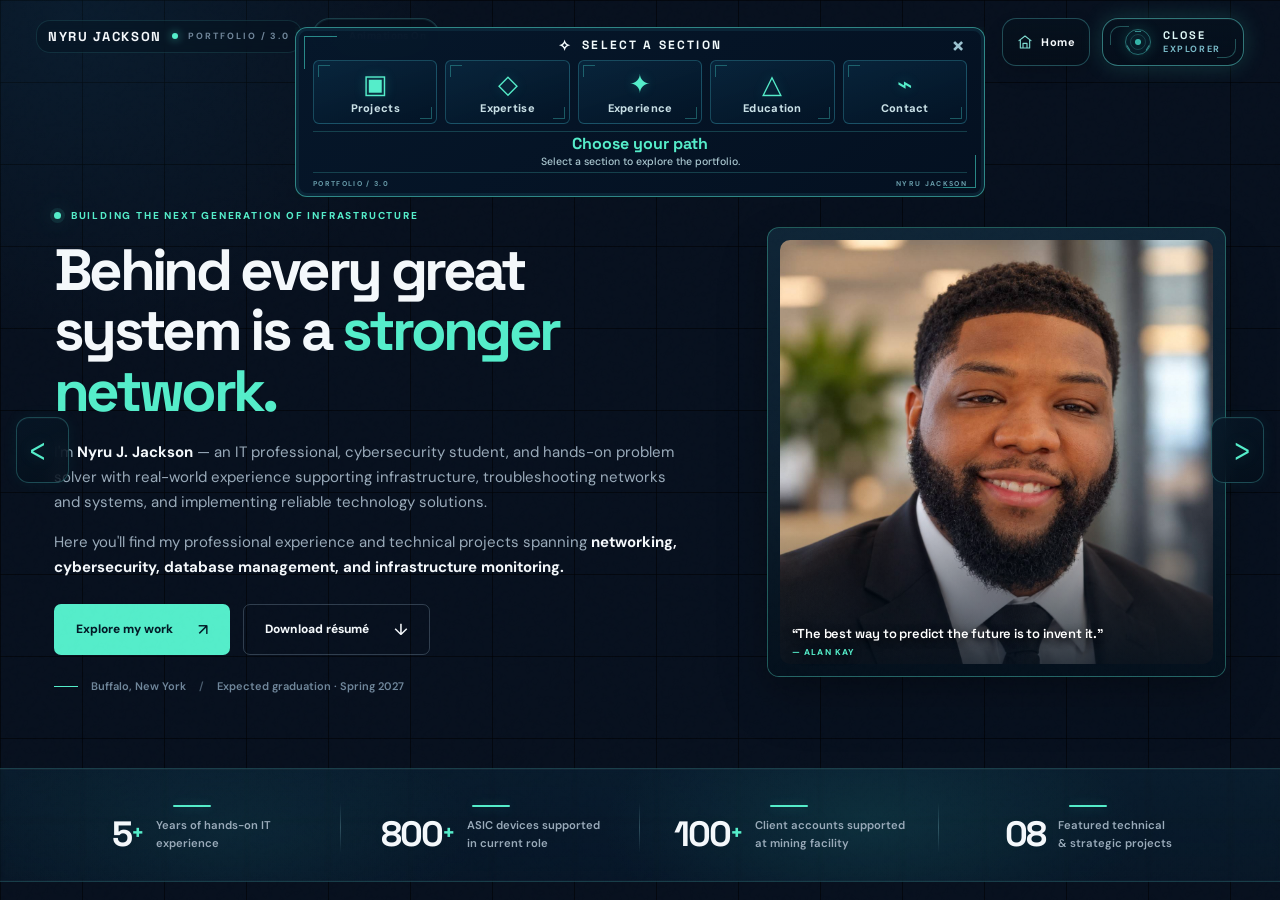
==== commit 7172226e: "Addind portfolio files" ====
--- a/index.html
+++ b/index.html
@@ -4,11 +4,21 @@
   <meta charset="utf-8">
   <meta name="viewport" content="width=device-width, initial-scale=1">
   <meta name="theme-color" content="#08111f">
+  <script>
+    (()=>{
+      const root=document.documentElement;
+      root.dataset.theme='dark';
+      let saved=null;
+      try{saved=localStorage.getItem('nj-portfolio-motion')}catch(e){}
+      const systemPrefersReduced=window.matchMedia?.('(prefers-reduced-motion: reduce)').matches;
+      root.dataset.motion=saved==='on'?'on':saved==='off'?'off':systemPrefersReduced?'off':'on';
+    })();
+  </script>
   <meta name="description" content="Nyru J. Jackson’s IT portfolio showcasing professional infrastructure support, networking, cybersecurity, systems troubleshooting, database work, and hands-on technical projects.">
   <meta property="og:type" content="website">
-  <meta property="og:title" content="Nyru J. Jackson | Networking, Security & Systems Portfolio">
+  <meta property="og:title" content="Nyru J. Jackson | Portfolio 3.0 — Dark Edition">
   <meta property="og:description" content="Networks. Security. Systems. Explore selected work, hands-on IT experience, and technical case studies.">
-  <title>Nyru J. Jackson — Portfolio 2.0 — Signal Deck v20</title>
+  <title>Nyru J. Jackson — Portfolio 3.0 — Dark Edition</title>
   <link rel="icon" href="assets/favicon.svg" type="image/svg+xml">
   <link rel="stylesheet" href="styles.css">
   <link rel="stylesheet" href="motion.css">
@@ -24,40 +34,42 @@
   <link rel="stylesheet" href="interior-chapters-v17.css">
   <link rel="stylesheet" href="interior-chapters-v18.css">
   <link rel="stylesheet" href="interior-chapters-v19.css">
-  <link rel="stylesheet" href="light-theme-v20.css">
+  <link rel="stylesheet" href="motion-toggle.css">
   <script src="script.js" defer></script>
+  <script src="motion-toggle.js" defer></script>
   <script src="motion.js" defer></script>
   <script src="gallery.js" defer></script>
   <script src="edge-grid.js" defer></script>
-  <script src="theme-word.js" defer></script>
   <script src="rune-selector.js" defer></script>
   <script src="horizontal-chapters.js" defer></script>
   <script src="chapter-life-v14.js" defer></script>
   <script src="interior-chapters-v17.js" defer></script>
   <script src="interior-chapters-v18.js" defer></script>
   <script src="interior-chapters-v19.js" defer></script>
+  <script src="experience-corner-lights.js" defer></script>
 
 </head>
 <body>
   <a class="skip-link" href="#main">Skip to content</a>
   <div class="noise" aria-hidden="true"></div>
   <header class="sheikah-header" id="top">
-    <a class="sheikah-brand" href="#top" aria-label="Back to top">
-      <span class="sheikah-brand-title">NYRU JACKSON</span>
-      <span class="sheikah-brand-dot" aria-hidden="true"></span>
-      <span class="sheikah-brand-sub">PORTFOLIO / 2.0</span>
-    </a>
+    <div class="sheikah-identity">
+      <a class="sheikah-brand" href="#top" aria-label="Back to top">
+        <span class="sheikah-brand-title">NYRU JACKSON</span>
+        <span class="sheikah-brand-dot" aria-hidden="true"></span>
+        <span class="sheikah-brand-sub">PORTFOLIO / 3.0</span>
+      </a>
+      <button type="button" class="sheikah-motion" id="motion-toggle" aria-pressed="true" title="Turn animations off" aria-label="Animations are on. Turn animations off">
+        <svg viewBox="0 0 24 24" fill="none" stroke="currentColor" stroke-width="1.8" stroke-linecap="round" stroke-linejoin="round" aria-hidden="true"><path id="motion-icon-path" d="M8 6v12M16 6v12"/></svg>
+        <span id="motion-word">Animations On</span>
+      </button>
+    </div>
 
     <div class="sheikah-controls">
       <button type="button" id="chapter-home" class="chapter-home-button" aria-label="Go to home section" title="Back to Home">
         <svg viewBox="0 0 24 24" fill="none" stroke="currentColor" stroke-width="1.7" stroke-linecap="round" stroke-linejoin="round" aria-hidden="true"><path d="m3 10 9-7 9 7"/><path d="M5 9.5V21h14V9.5M9 21v-7h6v7"/></svg>
         <span>Home</span>
       </button>
-      <button type="button" class="theme-toggle sheikah-theme" id="theme-toggle" aria-label="Switch color theme">
-        <svg viewBox="0 0 24 24" fill="none" stroke="currentColor" stroke-width="1.8" aria-hidden="true"><path d="M20.5 14.3A8.8 8.8 0 0 1 9.7 3.5a8.9 8.9 0 1 0 10.8 10.8Z"/></svg>
-        <span id="theme-word">Dark</span>
-      </button>
-
       <div class="sheikah-menu-wrap">
         <button type="button" id="menu-toggle" class="sheikah-trigger" aria-controls="primary-nav compact-nav" aria-expanded="true" aria-label="Close explorer">
           <span class="sheikah-trigger-core" aria-hidden="true">
@@ -78,8 +90,8 @@
             <a href="#education" class="rune-tile" role="listitem" data-label="Education" data-detail="Studies and credentials"><span class="rune-glyph" aria-hidden="true">△</span><span class="rune-name">Education</span></a>
             <a href="#contact" class="rune-tile" role="listitem" data-label="Contact" data-detail="Get in touch"><span class="rune-glyph" aria-hidden="true">⌁</span><span class="rune-name">Contact</span></a>
           </div>
-          <div class="rune-detail"><strong id="rune-detail-title">Choose your path</strong><span id="rune-detail-desc">Select a rune to explore the portfolio.</span></div>
-          <div class="rune-selector-footer"><span>PORTFOLIO / 2.0</span><span>NYRU JACKSON</span></div>
+          <div class="rune-detail"><strong id="rune-detail-title">Choose your path</strong><span id="rune-detail-desc">Select a section to explore the portfolio.</span></div>
+          <div class="rune-selector-footer"><span>PORTFOLIO / 3.0</span><span>NYRU JACKSON</span></div>
         </nav>
         <nav id="compact-nav" class="rune-selector rune-compact open" aria-label="Portfolio sections compact">
           <div class="rune-selector-top"><span class="rune-top-decoration" aria-hidden="true">✧</span><span>SELECT A SECTION</span><button type="button" class="rune-close" id="rune-close-compact" aria-label="Close navigation">×</button></div>
@@ -90,8 +102,8 @@
             <a href="#education" class="rune-tile" role="listitem" data-label="Education" data-detail="Studies and credentials"><span class="rune-glyph" aria-hidden="true">△</span><span class="rune-name">Education</span></a>
             <a href="#contact" class="rune-tile" role="listitem" data-label="Contact" data-detail="Get in touch"><span class="rune-glyph" aria-hidden="true">⌁</span><span class="rune-name">Contact</span></a>
           </div>
-          <div class="rune-detail"><strong>Choose your path</strong><span>Select a rune to explore the portfolio.</span></div>
-          <div class="rune-selector-footer"><span>PORTFOLIO / 2.0</span><span>NYRU JACKSON</span></div>
+          <div class="rune-detail"><strong>Choose your path</strong><span>Select a section to explore the portfolio.</span></div>
+          <div class="rune-selector-footer"><span>PORTFOLIO / 3.0</span><span>NYRU JACKSON</span></div>
         </nav>
       </div>
     </div>
@@ -116,6 +128,10 @@
   </div>
 
   <main id="main">
+    <div class="experience-corner-lights" aria-hidden="true">
+      <span class="experience-corner-spot spot-left"></span>
+      <span class="experience-corner-spot spot-right"></span>
+    </div>
     <div class="opening-screen">
       <div class="hero-grid-pattern" aria-hidden="true"></div>
       <div class="edge-grid-reactive" aria-hidden="true"></div>
@@ -221,7 +237,7 @@
 <div class="operations-unit"><span class="operations-index">03 / TECHNICAL TROUBLESHOOTING</span><h5>Technical troubleshooting</h5><p>Diagnosing hardware and connectivity faults, resolving equipment issues, and verifying systems return to normal operation.</p></div>
 </div>
 <div class="operations-context">
-<div class="ops-target"><span class="operations-eyebrow">SERVICE-LEVEL CONTEXT</span><strong>90<span>%</span></strong><small>Contractual uptime target.</small></div>
+<div class="ops-target"><span class="operations-eyebrow">SERVICE-LEVEL CONTEXT</span><strong>90<span>%</span></strong><small>Contract requires maintaining 90% uptime.</small></div>
 <div class="ops-process"><span class="operations-eyebrow">ENERGY-AWARE OPERATIONS</span><div aria-label="Day-ahead market signals inform automated curtailment, followed by equipment restart and technician verification" class="process-flow"><span>Day-ahead market</span><b aria-hidden="true">→</b><span>Automated curtailment</span><b aria-hidden="true">→</b><span>Restart &amp; technician verification</span></div><p>The facility uses day-ahead electricity market information, curtailment, and demand-response programs to manage operating economics. I monitor the resulting equipment state and understand the business impact.</p></div>
 </div>
 </div>
@@ -316,7 +332,7 @@
 <div aria-hidden="true" class="contact-edge-waves wave-right"><svg preserveaspectratio="none" viewbox="0 0 230 600"><g fill="none" stroke="currentColor" stroke-width="1.2"><path d="M-40 0C170 90 50 220 240 310S110 480 250 600"></path><path d="M-70 0C140 90 20 220 210 310S80 480 220 600"></path><path d="M-100 0C110 90 -10 220 180 310S50 480 190 600"></path><path d="M-130 0C80 90 -40 220 150 310S20 480 160 600"></path><path d="M-160 0C50 90 -70 220 120 310S-10 480 130 600"></path></g></svg></div>
 <div class="contact-surface">
 <div aria-hidden="true" class="contact-constellation"><svg preserveaspectratio="xMidYMid meet" viewbox="0 0 900 300"><g fill="none" opacity=".23" stroke="currentColor" stroke-width=".85"><path d="M-10 100 130 45 230 130 390 75 520 170 680 70 900 120"></path><path d="M-10 190 180 240 340 160 510 275 730 185 900 240"></path><path d="M130 45 180 240M230 130 340 160M390 75 520 170M680 70 730 185M520 170 730 185"></path></g><g fill="currentColor" opacity=".5"><circle cx="130" cy="45" r="2"></circle><circle cx="230" cy="130" r="2"></circle><circle cx="390" cy="75" r="2"></circle><circle cx="520" cy="170" r="2"></circle><circle cx="680" cy="70" r="2"></circle><circle cx="730" cy="185" r="2"></circle></g></svg></div>
-<div class="contact-topline"><span>05 / CONNECT</span><span class="contact-topline-rule"></span><span>OPEN TO A CONVERSATION</span></div>
+<div class="contact-topline"><span>05 / CONNECT</span><span class="contact-topline-rule"></span><span>OPEN TO OPPORTUNITIES</span></div>
 <div class="contact-center">
 <div class="eyebrow"><span class="online-dot"></span> LET'S BUILD SOMETHING RELIABLE</div>
 <h2 id="contact-title">Let's turn a complex<br/>problem into a <em>solution.</em></h2>
--- a/styles.css
+++ b/styles.css
@@ -12,7 +12,7 @@
 @media(max-width:1180px){.shell{padding-inline:35px}.primary-nav{gap:17px}.hero{gap:38px}.hero-visual{min-height:420px}.metric{padding-left:20px;gap:11px}.metric strong{font-size:37px}.metric>span{font-size:10px}.expertise-card{padding:20px 16px}.expertise-grid{gap:11px}.expertise-card h3{font-size:18px}}
 @media(max-width:960px){.primary-nav{gap:15px}.header-contact{display:none}.hero{padding-top:88px;padding-bottom:85px;grid-template-columns:1fr;gap:50px}.hero h1{max-width:760px}.hero-lede{max-width:620px}.hero-visual{width:min(100%,650px);min-height:380px;margin-inline:auto}.network-diagram{height:318px}.metrics{grid-template-columns:repeat(2,1fr);row-gap:25px}.metric:nth-child(3){padding-left:0;border-left:0}.projects-grid{grid-template-columns:1fr 1fr}.project-card,.project-card.featured,.project-card.small-feature,.project-card.full-feature{grid-column:span 1}.project-card.featured .project-image,.project-card.small-feature .project-image{height:234px}.expertise-grid{grid-template-columns:1fr 1fr;gap:14px}.expertise-card{min-height:270px;padding:22px}.timeline-item{grid-template-columns:180px 1fr 20px}.cta-monogram{font-size:160px;right:25px;opacity:.7}}
 @media(max-width:680px){html{scroll-padding-top:70px}.shell{padding-inline:21px}.header-inner{height:70px}.brand-mark{font-size:28px}.brand-label{font-size:9px}.brand-sub{font-size:7px}.menu-toggle{display:grid}.header-controls{gap:2px}.primary-nav{display:none;position:absolute;left:0;right:0;top:70px;padding:18px 22px 25px;border-bottom:1px solid var(--line2);background:var(--nav);flex-direction:column;align-items:stretch;gap:0}.primary-nav.open{display:flex}.primary-nav a{padding:14px 0;border-bottom:1px solid var(--line);font-size:14px}.hero{padding-top:65px;padding-bottom:70px;gap:47px}.hero h1{font-size:clamp(42px,11vw,62px)}.hero-lede{font-size:14px;line-height:1.82}.hero-actions{gap:10px}.btn{font-size:11px;min-height:48px;gap:15px;padding:0 15px}.hero-meta{flex-wrap:wrap;font-size:10px}.hero-visual{min-height:310px;padding:14px}.network-diagram{height:280px}.orbit-label{right:-6px;top:23%;font-size:7px}.label-two{left:-5px;bottom:16%}.visual-footer{font-size:7px}.micro-label{font-size:7px}.terminal-indicator{font-size:7px}.metrics{padding-top:23px;padding-bottom:23px;gap:20px}.metric{padding-left:13px;gap:11px}.metric strong{font-size:34px}.metric strong span{font-size:18px;vertical-align:6px}.metric>span{font-size:9px}.section,.feature-section,.education-section{padding-top:75px;padding-bottom:80px}.section-kicker{font-size:9px;gap:12px}.section-header{margin-top:23px;margin-bottom:30px;align-items:start}.section-header h2{font-size:clamp(35px,9vw,50px)}.section-header p{font-size:13px}.section-count{display:none}.filter-bar{flex-direction:column;align-items:stretch}.filter-chips{gap:7px}.chip{font-size:10px;padding:8px 10px}.project-search{width:100%;max-width:none}.projects-grid{grid-template-columns:1fr;gap:16px}.project-card,.project-card.featured,.project-card.small-feature,.project-card.full-feature{grid-column:span 1}.project-image,.project-card.featured .project-image,.project-card.small-feature .project-image{height:220px}.project-card h3{font-size:23px}.project-card-body{padding:19px}.dashboard-frame{transform:rotate(-3deg) scale(.88) translate(7px,13px)}.expertise-grid{grid-template-columns:1fr}.expertise-card{min-height:245px}.expertise-symbol{margin:16px 0}.timeline-item{grid-template-columns:1fr 20px;gap:0;padding:27px 0}.job-time{grid-column:1/-1;margin-bottom:13px;font-size:9px}.job-content h3{font-size:22px}.timeline-arrow{grid-column:2;grid-row:2}.education-grid{grid-template-columns:1fr}.school-card,.credentials-card,.prior-education{grid-column:1;grid-row:auto}.school-card{min-height:275px}.credential strong{font-size:15px}.cta-section{padding-top:70px;padding-bottom:70px}.cta-inner{min-height:430px;padding:40px 26px}.cta-inner h2{font-size:clamp(33px,8.5vw,50px)}.cta-inner p{font-size:12px}.cta-monogram{font-size:105px;right:14px;top:81%;opacity:.45}.cta-buttons{flex-direction:column;align-items:stretch;max-width:220px}.footer{flex-wrap:wrap}.footer p{width:100%;order:3}.modal-layer{padding:0}.modal-panel{height:100dvh;max-height:none;border-radius:0}.modal-header{padding:25px 19px}.modal-header h2{font-size:34px}.modal-cover{height:230px;margin:0 19px 25px}.modal-detail-grid{grid-template-columns:1fr;padding:0 19px 25px;gap:23px}.modal-result{margin:0 19px;padding:22px 0}.modal-result-grid{grid-template-columns:1fr}.modal-gallery{padding:0 19px 25px}.gallery-main img{height:245px}.modal-actions{padding:20px 19px 28px}.gallery-thumb{width:64px;height:50px}}
-@media(prefers-reduced-motion:reduce){*,*:before,*:after{animation-duration:.01ms!important;transition-duration:.01ms!important;scroll-behavior:auto!important}}
+@media(prefers-reduced-motion:reduce){:root:not([data-motion="on"]) *, :root:not([data-motion="on"]) *:before, :root:not([data-motion="on"]) *:after{animation-duration:.01ms!important;transition-duration:.01ms!important;scroll-behavior:auto!important}}
 @media(min-width:961px){.project-card.wide-feature{grid-column:span 6;flex-direction:row}.project-card.wide-feature .project-image{width:48%;flex-shrink:0;height:auto;min-height:280px}.project-card.wide-feature .project-card-body{padding:32px 36px;justify-content:center}.project-card.wide-feature h3{font-size:32px}.project-card.wide-feature p{max-width:525px}}
 
 
@@ -177,7 +177,7 @@
 .cipher-shot-trigger:hover .cipher-shot-preview,.cipher-shot-trigger:focus-visible .cipher-shot-preview,.cipher-shot-trigger.is-expanded .cipher-shot-preview{opacity:1;visibility:visible;transform:translateY(0) scale(1)}
 @media(max-width:680px){.cipher-shot-trigger{top:10px;right:11px;width:148px}.cipher-shot-crop{height:59px}.cipher-shot-hint{font-size:7px}.cipher-influence-image>strong{font-size:23px;max-width:55%}.cipher-shot-preview{width:min(345px,calc(100vw - 75px));right:-7px;top:-6px}.cipher-shot-preview img{max-height:360px}}
 @media(hover:none){.cipher-shot-trigger{cursor:pointer}.cipher-shot-trigger:hover .cipher-shot-preview{opacity:0;visibility:hidden;transform:translateY(12px) scale(.965)}.cipher-shot-trigger.is-expanded .cipher-shot-preview,.cipher-shot-trigger:focus-visible .cipher-shot-preview{opacity:1;visibility:visible;transform:translateY(0) scale(1)}}
-@media(prefers-reduced-motion:reduce){.cipher-shot-trigger,.cipher-shot-crop img,.cipher-shot-preview{transition:none}}
+@media(prefers-reduced-motion:reduce){:root:not([data-motion="on"]) .cipher-shot-trigger,:root:not([data-motion="on"]) .cipher-shot-crop img,:root:not([data-motion="on"]) .cipher-shot-preview{transition:none}}
 
 /* Original tool screenshots: clear focused images by default, larger unblurred preview on hover or tap. */
 .cipher-influence-image{height:172px;background-position:68% 40%}
--- a/motion.css
+++ b/motion.css
@@ -53,22 +53,23 @@
 
 /* Respect user/browser accessibility preferences. */
 @media (prefers-reduced-motion: reduce) {
-  .motion-ready .motion-reveal,
-  .motion-ready .motion-reveal.is-visible,
-  .motion-ready .motion-reveal.motion-from-left,
-  .motion-ready .motion-reveal.motion-from-right,
-  .motion-ready .hero .eyebrow,
-  .motion-ready .hero h1,
-  .motion-ready .hero .hero-lede,
-  .motion-ready .hero .hero-actions,
-  .motion-ready .hero .hero-meta,
-  .motion-ready .hero-photo-panel {
+  :root:not([data-motion="on"]) .motion-ready .motion-reveal,
+  :root:not([data-motion="on"]) .motion-ready .motion-reveal.is-visible,
+  :root:not([data-motion="on"]) .motion-ready .motion-reveal.motion-from-left,
+  :root:not([data-motion="on"]) .motion-ready .motion-reveal.motion-from-right,
+  :root:not([data-motion="on"]) .motion-ready .hero .eyebrow,
+  :root:not([data-motion="on"]) .motion-ready .hero h1,
+  :root:not([data-motion="on"]) .motion-ready .hero .hero-lede,
+  :root:not([data-motion="on"]) .motion-ready .hero .hero-actions,
+  :root:not([data-motion="on"]) .motion-ready .hero .hero-meta,
+  :root:not([data-motion="on"]) .motion-ready .hero-photo-panel {
     opacity: 1 !important;
     transform: none !important;
     animation: none !important;
     transition: none !important;
   }
 }
+
 
 
 /* Portfolio 2.0 / Opening-screen pacing: hero and metrics share the first viewport. */
@@ -207,4 +208,4 @@
   .opening-screen > .metrics-wrap { min-height: 80px; }
 }
 @media (max-width: 960px) { .hero-edge-cue { display: none; } }
-@media (prefers-reduced-motion: reduce) { .hero-edge-cue { transition: none; } }
+@media (prefers-reduced-motion: reduce) {:root:not([data-motion="on"]) .hero-edge-cue{ transition: none; } }
--- a/gallery.css
+++ b/gallery.css
@@ -18,7 +18,7 @@
 .gallery-panel.gallery-active{opacity:1;transform:translateZ(0) scale(1);}
 .gallery-panel.gallery-past{opacity:.72;transform:translate3d(0,-12px,0) scale(.995);}
 }
-@media(prefers-reduced-motion:reduce){.code-stream{animation:none;opacity:.16}.gallery-panel{transition:none!important;transform:none!important;opacity:1!important}}
+@media(prefers-reduced-motion:reduce){:root:not([data-motion="on"]) .code-stream{animation:none;opacity:.16}:root:not([data-motion="on"]) .gallery-panel{transition:none!important;transform:none!important;opacity:1!important}}
 
 /* Interactive edge lattice: the base black grid remains unchanged.
    Only the cells near the pointer acquire a soft turquoise light. */
@@ -41,8 +41,7 @@
   filter:blur(7px);
   opacity:calc(var(--light-strength) * .62);
 }
-@media (hover:none), (pointer:coarse), (max-width:960px), (prefers-reduced-motion:reduce) {
-  .opening-screen .edge-grid-reactive {display:none;}
+@media (hover:none), (pointer:coarse), (max-width:960px), (prefers-reduced-motion:reduce) {:root:not([data-motion="on"]) .opening-screen .edge-grid-reactive{display:none;}
 }
 
 /* The reactive grid covers the full opening screen, not only its side gutters.
--- a/sheikah-nav.css
+++ b/sheikah-nav.css
@@ -14,6 +14,12 @@
 }
 .sheikah-header > *{pointer-events:auto}
 
+.sheikah-identity{
+  display:flex;
+  align-items:center;
+  gap:10px;
+  min-width:0;
+}
 .sheikah-brand{
   display:inline-flex;
   align-items:center;
@@ -69,8 +75,29 @@
   font:700 11px/1 'DM Sans',sans-serif;
   letter-spacing:.07em;
 }
-.sheikah-theme svg{width:16px;height:16px;color:#bcd4dd}
+.sheikah-motion{
+  position:relative;
+  isolation:isolate;
+  display:flex;
+  align-items:center;
+  gap:8px;
+  height:36px;
+  padding:0 13px;
+  border:1px solid rgba(79,178,184,.28);
+  border-radius:999px;
+  background:rgba(4,14,24,.32);
+  backdrop-filter:blur(8px);
+  -webkit-backdrop-filter:blur(8px);
+  color:var(--text);
+  box-shadow:inset 0 0 0 1px rgba(79,178,184,.1);
+  font:700 10px/1 'DM Sans',sans-serif;
+  letter-spacing:.045em;
+  white-space:nowrap;
+}
+.sheikah-motion svg{position:relative;z-index:1;width:15px;height:15px;color:#bcd4dd;flex:none}
+.sheikah-motion span{position:relative;z-index:1}
 .sheikah-theme:hover,
+.sheikah-motion:hover,
 .sheikah-trigger:hover{border-color:rgba(96,231,222,.46);box-shadow:inset 0 1px 0 rgba(255,255,255,.03),0 0 0 1px rgba(6,23,31,.25),0 0 22px rgba(72,230,207,.18)}
 
 .sheikah-menu-wrap{
@@ -345,11 +372,13 @@
 
 @media (max-width: 700px){
   .sheikah-header{padding:14px 14px 0;gap:10px}
+  .sheikah-identity{gap:7px}
   .sheikah-brand{padding:9px 10px;gap:7px}
   .sheikah-brand-title{font-size:11px}
   .sheikah-brand-sub{display:none}
   .sheikah-controls{gap:8px}
   .sheikah-theme{min-width:auto;padding:0 12px}
+  .sheikah-motion{height:34px;padding:0 11px}
   .sheikah-trigger{min-width:120px;padding-inline:14px}
   .sheikah-panel{right:-4px;width:min(320px,calc(100vw - 20px));padding:14px 12px}
   .sheikah-panel a{padding:12px 10px;grid-template-columns:34px 1fr}
@@ -361,10 +390,5 @@
   .opening-screen .metric + .metric{border-top:1px solid rgba(134,203,208,.12)}
 }
 
-@media (prefers-reduced-motion: reduce){
-  .sheikah-panel,
-  .sheikah-trigger,
-  .sheikah-panel a,
-  .opening-screen .metric,
-  .opening-screen .metric::before{transition:none!important}
-}
+@media (prefers-reduced-motion: reduce){:root:not([data-motion="on"]) .sheikah-panel,:root:not([data-motion="on"]) .sheikah-trigger,:root:not([data-motion="on"]) .sheikah-panel a,:root:not([data-motion="on"]) .opening-screen .metric,:root:not([data-motion="on"]) .opening-screen .metric::before{transition:none!important}
+}
--- a/rune-selector.css
+++ b/rune-selector.css
@@ -169,8 +169,7 @@
   .rune-selector:not(.rune-compact) .rune-glyph{width:28px;height:28px;font-size:23px}
   .rune-compact{max-width:min(151px,calc(100vw - 24px))}
 }
-@media(prefers-reduced-motion:reduce){
-  .rune-selector{transition:none!important}
+@media(prefers-reduced-motion:reduce){:root:not([data-motion="on"]) .rune-selector{transition:none!important}
 }
 
 /* Side palette remains out of sight until scrolling and a user-open state. */
--- a/rune-v8.css
+++ b/rune-v8.css
@@ -40,8 +40,7 @@
   clip-path:inset(0 0 0 100%)!important;
   transform:translateX(12px)!important;
 }
-@media(prefers-reduced-motion:reduce){
-  .rune-selector:not(.rune-compact),.rune-selector.rune-compact {transition:none!important}
+@media(prefers-reduced-motion:reduce){:root:not([data-motion="on"]) .rune-selector:not(.rune-compact),:root:not([data-motion="on"]) .rune-selector.rune-compact{transition:none!important}
 }
 
 /* Translucent stats: the hero's black grid remains visible through AND below. */
@@ -197,8 +196,5 @@
     radial-gradient(ellipse 28% 140% at 68% 50%,rgba(45,181,173,.14),transparent 75%),
     linear-gradient(90deg,rgba(68,210,196,.02),rgba(16,85,126,.035),rgba(68,210,196,.02))!important;
 }
-@media (prefers-reduced-motion:reduce) {
-  body.rune-is-open .rune-selector.open,
-  body.rune-is-open .rune-selector.open::before,
-  body.rune-is-open .rune-selector.open::after {animation:none!important}
-}
+@media (prefers-reduced-motion:reduce) {:root:not([data-motion="on"]) body.rune-is-open .rune-selector.open,:root:not([data-motion="on"]) body.rune-is-open .rune-selector.open::before,:root:not([data-motion="on"]) body.rune-is-open .rune-selector.open::after{animation:none!important}
+}
--- a/horizontal-chapters.css
+++ b/horizontal-chapters.css
@@ -7,7 +7,7 @@
   scroll-snap-type:none!important;
   scroll-behavior:auto!important;
 }
-html.chapter-navigation-enabled body.chapter-nav-enabled #main > :not(.chapter-active):not(.chapter-leaving){
+html.chapter-navigation-enabled body.chapter-nav-enabled #main > :not(.chapter-active):not(.chapter-leaving):not(.experience-corner-lights){
   display:none!important;
 }
 html.chapter-navigation-enabled body.chapter-nav-enabled #main > .chapter-active:not(.opening-screen){
@@ -159,7 +159,13 @@
   .sheikah-controls{gap:5px}
   .sheikah-header{padding-inline:9px}
   .sheikah-theme{height:43px;min-width:40px;padding-inline:10px}
+  .sheikah-motion{height:34px;min-width:0;padding-inline:10px}
   .sheikah-trigger{height:43px;min-width:110px;padding-inline:10px}
+}
+@media(max-width:520px){
+  .sheikah-theme #theme-word,.sheikah-motion span{display:none}
+  .sheikah-theme{padding-inline:10px;min-width:36px}
+  .sheikah-motion{padding-inline:9px;min-width:34px}
 }
 @media(max-width:440px){
   .sheikah-brand{padding:8px 7px}
@@ -167,11 +173,10 @@
   .sheikah-brand-dot{display:none}
   .sheikah-theme #theme-word{display:none}
   .sheikah-theme{padding-inline:10px;min-width:36px}
+  .sheikah-motion{padding-inline:9px;min-width:34px}
   .sheikah-trigger{min-width:100px;gap:7px}
 }
-@media(prefers-reduced-motion:reduce){
-  html.chapter-navigation-enabled body.chapter-nav-enabled #main>.chapter-active{animation:none!important;transition:none!important}
-  .chapter-arrow, .chapter-arrow-glyph,.chapter-arrow-copy,.chapter-home-button{transition:none!important}
+@media(prefers-reduced-motion:reduce){:root:not([data-motion="on"]).chapter-navigation-enabled body.chapter-nav-enabled #main>.chapter-active{animation:none!important;transition:none!important}:root:not([data-motion="on"]) .chapter-arrow,:root:not([data-motion="on"]) .chapter-arrow-glyph,:root:not([data-motion="on"]) .chapter-arrow-copy,:root:not([data-motion="on"]) .chapter-home-button{transition:none!important}
 }
 
 /* The compact Rune Explorer occupies the upper right on inside pages. Keep
--- a/signal-deck.css
+++ b/signal-deck.css
@@ -188,10 +188,5 @@
   .chapter-deck-fx .deck-label{max-width:90vw}
   .deck-label .deck-name{font-size:clamp(25px,8vw,44px)}
 }
-@media(prefers-reduced-motion:reduce){
-  html.chapter-navigation-enabled body.chapter-nav-enabled #main>.chapter-active.chapter-deck-in,
-  html.chapter-navigation-enabled body.chapter-nav-enabled #main>.chapter-leaving.chapter-deck-out{animation:none!important}
-  .chapter-deck-fx{display:none!important}
-  body.chapter-nav-enabled .chapter-arrow::before{display:none}
-  .chapter-progress i{transition:none}
+@media(prefers-reduced-motion:reduce){:root:not([data-motion="on"]).chapter-navigation-enabled body.chapter-nav-enabled #main>.chapter-active.chapter-deck-in,:root:not([data-motion="on"]).chapter-navigation-enabled body.chapter-nav-enabled #main>.chapter-leaving.chapter-deck-out{animation:none!important}:root:not([data-motion="on"]) .chapter-deck-fx{display:none!important}:root:not([data-motion="on"]) body.chapter-nav-enabled .chapter-arrow::before{display:none}:root:not([data-motion="on"]) .chapter-progress i{transition:none}
 }
--- a/signal-deck-v14.css
+++ b/signal-deck-v14.css
@@ -106,10 +106,5 @@
   .chapter-reading-track{display:none}
   .rune-selector:not(.rune-compact) .rune-name{font-size:10px!important}
 }
-@media(prefers-reduced-motion:reduce){
-  .chapter-deck-fx.is-playing .deck-label{animation:none!important}
-  .chapter-reading-track{display:none!important}
-  .chapter-life-reveal{opacity:1!important;translate:none!important;transition:none!important}
-  #work .project-group-divider .project-group-line{transform:none!important;opacity:1!important;transition:none!important}
-  #experience .timeline-item,#education .credential-icon{transition:none!important}
+@media(prefers-reduced-motion:reduce){:root:not([data-motion="on"]) .chapter-deck-fx.is-playing .deck-label{animation:none!important}:root:not([data-motion="on"]) .chapter-reading-track{display:none!important}:root:not([data-motion="on"]) .chapter-life-reveal{opacity:1!important;translate:none!important;transition:none!important}:root:not([data-motion="on"]) #work .project-group-divider .project-group-line{transform:none!important;opacity:1!important;transition:none!important}:root:not([data-motion="on"]) #experience .timeline-item,:root:not([data-motion="on"]) #education .credential-icon{transition:none!important}
 }
--- a/interior-chapters-v15.css
+++ b/interior-chapters-v15.css
@@ -141,9 +141,5 @@
   #education .academic-connector::after{transform:rotate(90deg);right:-7px;top:9px}
   #contact .contact-signal{right:-10%;width:280px;opacity:.35}
 }
-@media(prefers-reduced-motion:reduce){
-  #expertise .expertise-network-panel.is-linked .diagram-lines path.is-signal,
-  #contact .cta-inner:has(.btn-primary:is(:hover,:focus-visible)) .contact-signal span{animation:none!important}
-  #experience .timeline::after,#expertise .diagram-lines path,#expertise .diagram-node.small{transition:none!important}
-  .chapter-deck-fx.is-playing .deck-label{animation:none!important}
+@media(prefers-reduced-motion:reduce){:root:not([data-motion="on"]) #expertise .expertise-network-panel.is-linked .diagram-lines path.is-signal,:root:not([data-motion="on"]) #contact .cta-inner:has(.btn-primary:is(:hover,:focus-visible)) .contact-signal span{animation:none!important}:root:not([data-motion="on"]) #experience .timeline::after,:root:not([data-motion="on"]) #expertise .diagram-lines path,:root:not([data-motion="on"]) #expertise .diagram-node.small{transition:none!important}:root:not([data-motion="on"]) .chapter-deck-fx.is-playing .deck-label{animation:none!important}
 }
--- a/interior-chapters-v16.css
+++ b/interior-chapters-v16.css
@@ -187,9 +187,7 @@
  #contact .contact-edge-waves{opacity:.15}
  #contact .contact-topline{padding-inline:19px;font-size:8px}
 }
-@media(prefers-reduced-motion:reduce){
- #expertise .map-link.is-signal{animation:none!important}
- #expertise .expertise-card,#education .learning-step,#experience .timeline-item>.job-content,#contact .contact-surface,#contact .contact-constellation{transition:none!important}
+@media(prefers-reduced-motion:reduce){:root:not([data-motion="on"]) #expertise .map-link.is-signal{animation:none!important}:root:not([data-motion="on"]) #expertise .expertise-card,:root:not([data-motion="on"]) #education .learning-step,:root:not([data-motion="on"]) #experience .timeline-item>.job-content,:root:not([data-motion="on"]) #contact .contact-surface,:root:not([data-motion="on"]) #contact .contact-constellation{transition:none!important}
 }
 
 /* An open desktop Explorer is a real layout constraint: protect the reading
@@ -207,4 +205,4 @@
 #contact .cta-buttons .btn-primary::after{content:"";position:absolute;inset:-4px;border:1px solid rgba(91,245,218,.55);border-radius:9px;opacity:0;pointer-events:none}
 #contact .cta-buttons .btn-primary:is(:hover,:focus-visible)::after{animation:contact-action-ping 950ms ease-out 1}
 @keyframes contact-action-ping{0%{opacity:.65;transform:scale(.98)}100%{opacity:0;transform:scale(1.11)}}
-@media(prefers-reduced-motion:reduce){#contact .cta-buttons .btn-primary::after{animation:none!important}}
+@media(prefers-reduced-motion:reduce){:root:not([data-motion="on"]) #contact .cta-buttons .btn-primary::after{animation:none!important}}
--- a/interior-chapters-v17.css
+++ b/interior-chapters-v17.css
@@ -110,13 +110,7 @@
 #contact .contact-constellation .contact-graph-node.is-near{opacity:1;filter:drop-shadow(0 0 8px #67f0d9)}
 #contact .contact-surface:hover .contact-constellation{opacity:.42}
 
-@media(prefers-reduced-motion:reduce){
- #expertise .expertise-network-panel .map-link,
- #education .learning-journey::before,
- #education .learning-journey::after,
- #education .learning-segment i,
- #contact .contact-edge-waves svg{animation:none!important}
- #expertise .ambient-proximity-graph *,#contact .contact-constellation *{transition:none!important}
+@media(prefers-reduced-motion:reduce){:root:not([data-motion="on"]) #expertise .expertise-network-panel .map-link,:root:not([data-motion="on"]) #education .learning-journey::before,:root:not([data-motion="on"]) #education .learning-journey::after,:root:not([data-motion="on"]) #education .learning-segment i,:root:not([data-motion="on"]) #contact .contact-edge-waves svg{animation:none!important}:root:not([data-motion="on"]) #expertise .ambient-proximity-graph *,:root:not([data-motion="on"]) #contact .contact-constellation *{transition:none!important}
 }
 /* Final restraint: let the nearby cursor reveal the detailed background, rather
    than drawing a second strong topology over the heading at rest. */
@@ -128,4 +122,4 @@
 #contact .contact-constellation{opacity:.18}
 #contact .contact-surface:hover .contact-constellation{opacity:.32}
 #contact .contact-constellation .contact-graph-line{opacity:.28}
-@media(prefers-reduced-motion:reduce){#expertise .signal-dot{opacity:0!important}}
+@media(prefers-reduced-motion:reduce){:root:not([data-motion="on"]) #expertise .signal-dot{opacity:0!important}}
--- a/interior-chapters-v18.css
+++ b/interior-chapters-v18.css
@@ -206,8 +206,5 @@
   filter:drop-shadow(0 0 7px rgba(120,255,240,.95));
 }
 
-@media(prefers-reduced-motion:reduce){
-  #expertise .ambient-proximity-graph .ambient-traveler,
-  #contact .contact-edge-waves path,
-  #contact .contact-constellation .contact-traveler{animation:none!important}
-}
+@media(prefers-reduced-motion:reduce){:root:not([data-motion="on"]) #expertise .ambient-proximity-graph .ambient-traveler,:root:not([data-motion="on"]) #contact .contact-edge-waves path,:root:not([data-motion="on"]) #contact .contact-constellation .contact-traveler{animation:none!important}
+}
--- a/interior-chapters-v19.css
+++ b/interior-chapters-v19.css
@@ -37,6 +37,71 @@
 #experience .timeline-item{z-index:1}
 #experience .timeline-item>.job-content,#experience .timeline-item>details.operations-detail{position:relative;z-index:2}
 
+/* Experience background: two soft corner spotlights breathe over the dark surface. */
+:root:not([data-theme="light"]) body.chapter-experience #main{
+  position:relative;
+  isolation:isolate;
+}
+.experience-corner-lights{display:none;position:fixed;inset:0;pointer-events:none;z-index:0}
+:root:not([data-theme="light"]) body.chapter-experience #main>.experience-corner-lights{display:block}
+.experience-corner-spot{
+  --pointer-x:0px;
+  --pointer-y:0px;
+  --pointer-scale:1;
+  --pointer-brightness:1;
+  position:absolute;
+  top:clamp(-650px,-31vw,-220px);
+  width:clamp(520px,68vw,1280px);
+  height:clamp(520px,68vw,1280px);
+  border-radius:50%;
+  pointer-events:none;
+  transform:translate3d(var(--pointer-x),var(--pointer-y),0) scale(var(--pointer-scale));
+  transform-origin:center;
+  transition:transform .18s ease-out;
+  will-change:transform;
+}
+.experience-corner-spot.spot-left{
+  left:clamp(-650px,-26vw,-200px);
+}
+.experience-corner-spot.spot-right{
+  top:auto;
+  bottom:clamp(-650px,-31vw,-220px);
+  right:clamp(-650px,-26vw,-200px);
+  width:clamp(460px,60vw,1120px);
+  height:clamp(460px,60vw,1120px);
+}
+.experience-corner-spot::before{
+  content:"";
+  position:absolute;
+  inset:0;
+  border-radius:50%;
+  pointer-events:none;
+  filter:brightness(var(--pointer-brightness)) blur(9px);
+  will-change:transform,opacity,filter;
+  animation:experience-corner-breathe 8s ease-in-out infinite;
+}
+.experience-corner-spot.spot-left::before{
+  background:radial-gradient(circle,rgba(145,255,228,.62) 0%,rgba(76,233,205,.48) 12%,rgba(61,211,190,.32) 27%,rgba(43,156,158,.16) 48%,rgba(26,91,114,.05) 66%,transparent 82%);
+}
+.experience-corner-spot.spot-right::before{
+  background:radial-gradient(circle,rgba(145,255,228,.56) 0%,rgba(76,233,205,.44) 13%,rgba(61,211,190,.29) 29%,rgba(43,156,158,.14) 50%,rgba(26,91,114,.04) 68%,transparent 84%);
+  animation-duration:10s;
+  animation-delay:-5s;
+}
+@keyframes experience-corner-breathe{
+  0%,100%{opacity:.48;transform:scale(.88)}
+  50%{opacity:.84;transform:scale(1.16)}
+}
+body.chapter-experience #main>#experience{position:relative;z-index:1}
+:root[data-motion="off"] body.chapter-experience .experience-corner-spot::before{
+  animation:none;
+  opacity:.66;
+  transform:scale(1);
+}
+@media(prefers-reduced-motion:reduce){
+  :root:not([data-motion="on"]) body.chapter-experience .experience-corner-spot::before{animation:none;opacity:.66;transform:scale(1)}
+}
+
 /* Academic orbital display: a slow, large layered instrument *behind* the cards. */
 #education.education-section{isolation:isolate}
 #education .academic-orbit{position:absolute;top:2%;right:-5%;width:min(75vw,960px);height:min(75vw,960px);aspect-ratio:1;pointer-events:none;z-index:0;opacity:.64;filter:drop-shadow(0 0 18px rgba(79,225,205,.055))}
@@ -59,7 +124,5 @@
 @keyframes v19-orbit-spin{to{transform:rotate(360deg)}}
 @media(max-width:900px){#education .academic-orbit{width:90vw;height:90vw;right:-30%;top:13%;opacity:.42}}
 @media(max-width:600px){#education .academic-orbit{width:110vw;height:110vw;right:-58%;top:18%;opacity:.28}}
-@media(prefers-reduced-motion:reduce){
-#education .academic-orbit .orbit-shell,#education .academic-orbit .orbit-radial{animation:none!important}
-#experience .career-segment>span{transition:none}
+@media(prefers-reduced-motion:reduce){:root:not([data-motion="on"]) #education .academic-orbit .orbit-shell,:root:not([data-motion="on"]) #education .academic-orbit .orbit-radial{animation:none!important}:root:not([data-motion="on"]) #experience .career-segment>span{transition:none}
 }
--- a/motion-toggle.css
+++ b/motion-toggle.css
@@ -0,0 +1,45 @@
+/* The header control pauses motion while keeping all existing content visible. */
+:root[data-motion="off"] *,
+:root[data-motion="off"] *::before,
+:root[data-motion="off"] *::after {
+  animation: none !important;
+  transition: none !important;
+  scroll-behavior: auto !important;
+}
+:root[data-motion="off"] .motion-reveal,
+:root[data-motion="off"] .chapter-life-reveal,
+:root[data-motion="off"] .gallery-panel,
+:root[data-motion="off"] #work .project-group-divider .project-group-line {
+  opacity: 1 !important;
+  transform: none !important;
+  translate: none !important;
+}
+:root[data-motion="off"] .code-stream { opacity: .16 !important; }
+:root[data-motion="off"] .chapter-reading-track { display: none !important; }
+:root[data-motion="off"] .opening-screen .edge-grid-reactive { --light-strength: 0 !important; }
+:root[data-motion="off"] #expertise .signal-dot { opacity: 1 !important; }
+
+/* A brief double ripple marks the moment motion resumes from the play control. */
+.sheikah-motion::before,
+.sheikah-motion::after {
+  content:"";
+  position:absolute;
+  z-index:0;
+  left:12px;
+  top:50%;
+  width:18px;
+  height:18px;
+  border:1px solid rgba(123,235,221,.8);
+  border-radius:50%;
+  opacity:0;
+  pointer-events:none;
+  transform:translateY(-50%) scale(.55);
+}
+.sheikah-motion.is-resuming::before{animation:motion-resume-ripple .86s ease-out forwards}
+.sheikah-motion.is-resuming::after{animation:motion-resume-ripple .86s ease-out .18s forwards}
+@keyframes motion-resume-ripple{
+  0%{opacity:.7;transform:translateY(-50%) scale(.55)}
+  100%{opacity:0;transform:translateY(-50%) scale(3.1)}
+}
+:root[data-theme="light"] .sheikah-motion.is-resuming::before,
+:root[data-theme="light"] .sheikah-motion.is-resuming::after{border-color:rgba(49,120,153,.78)}
